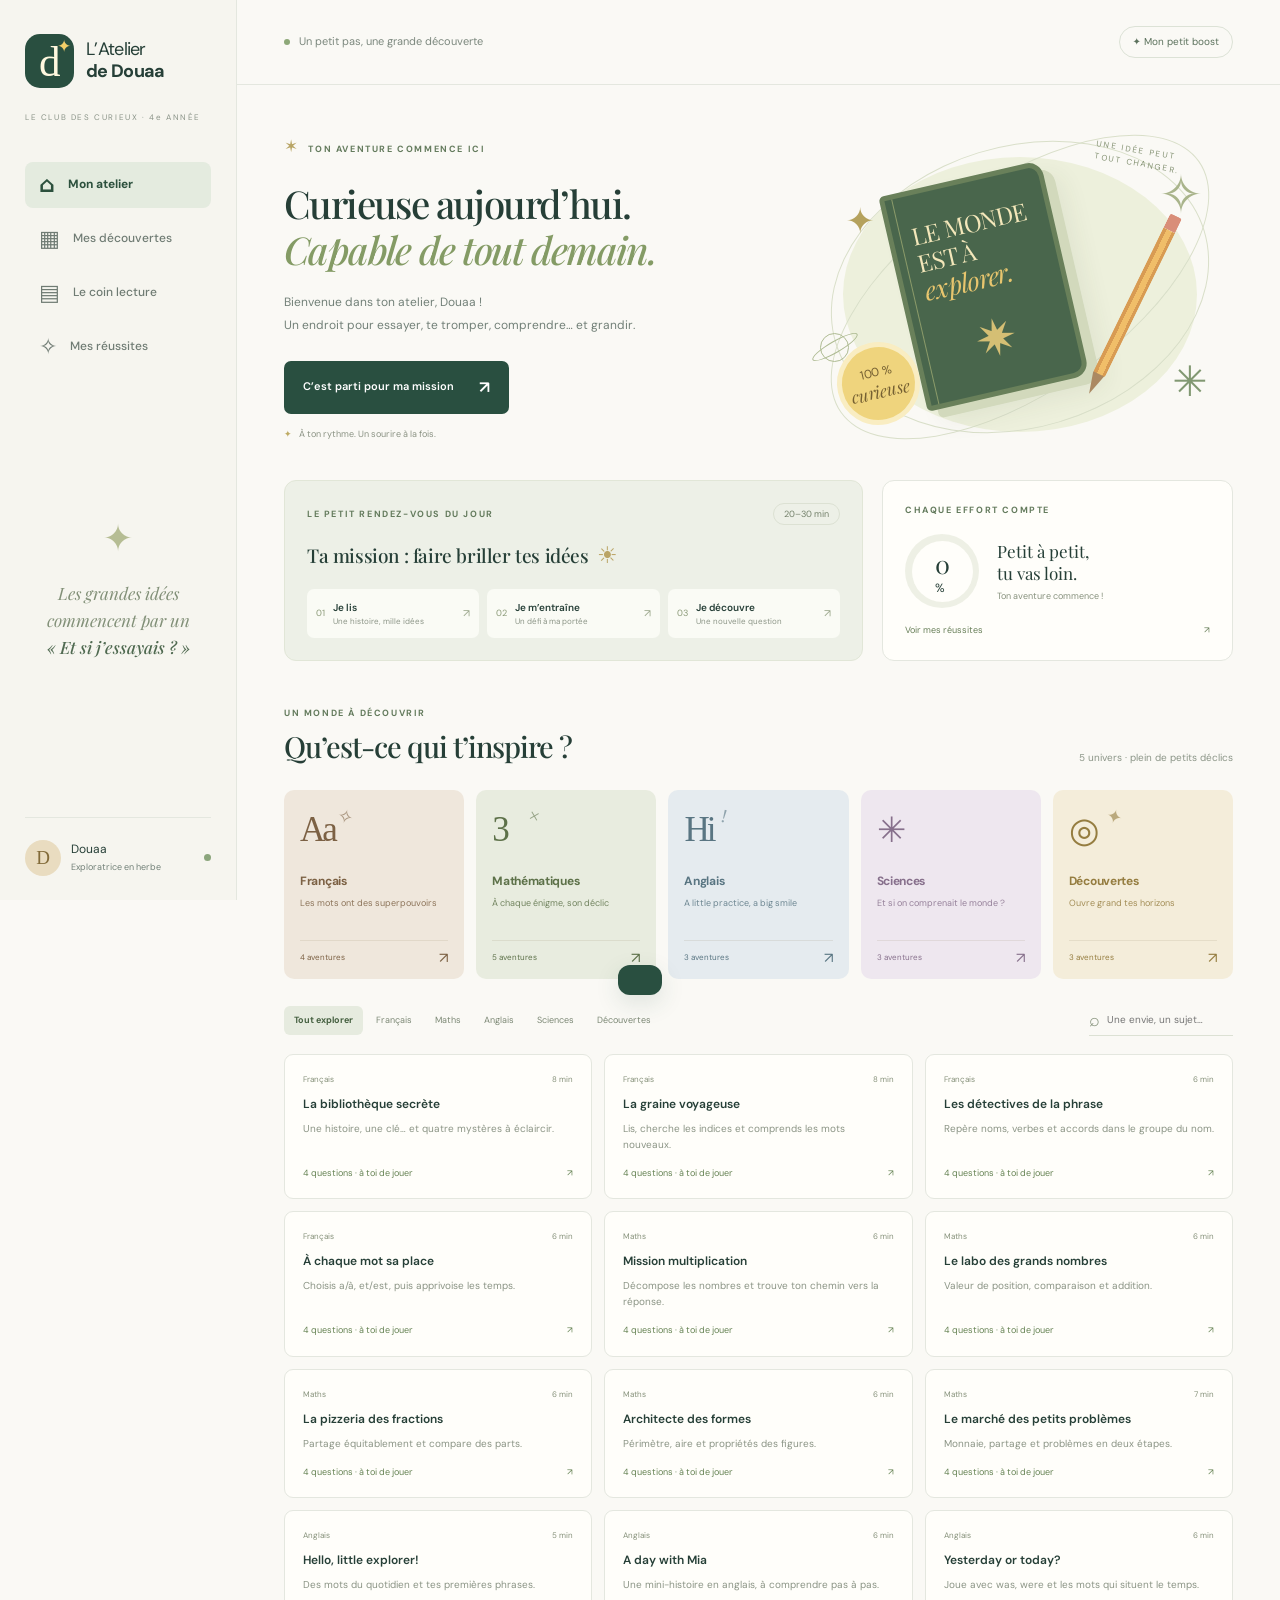
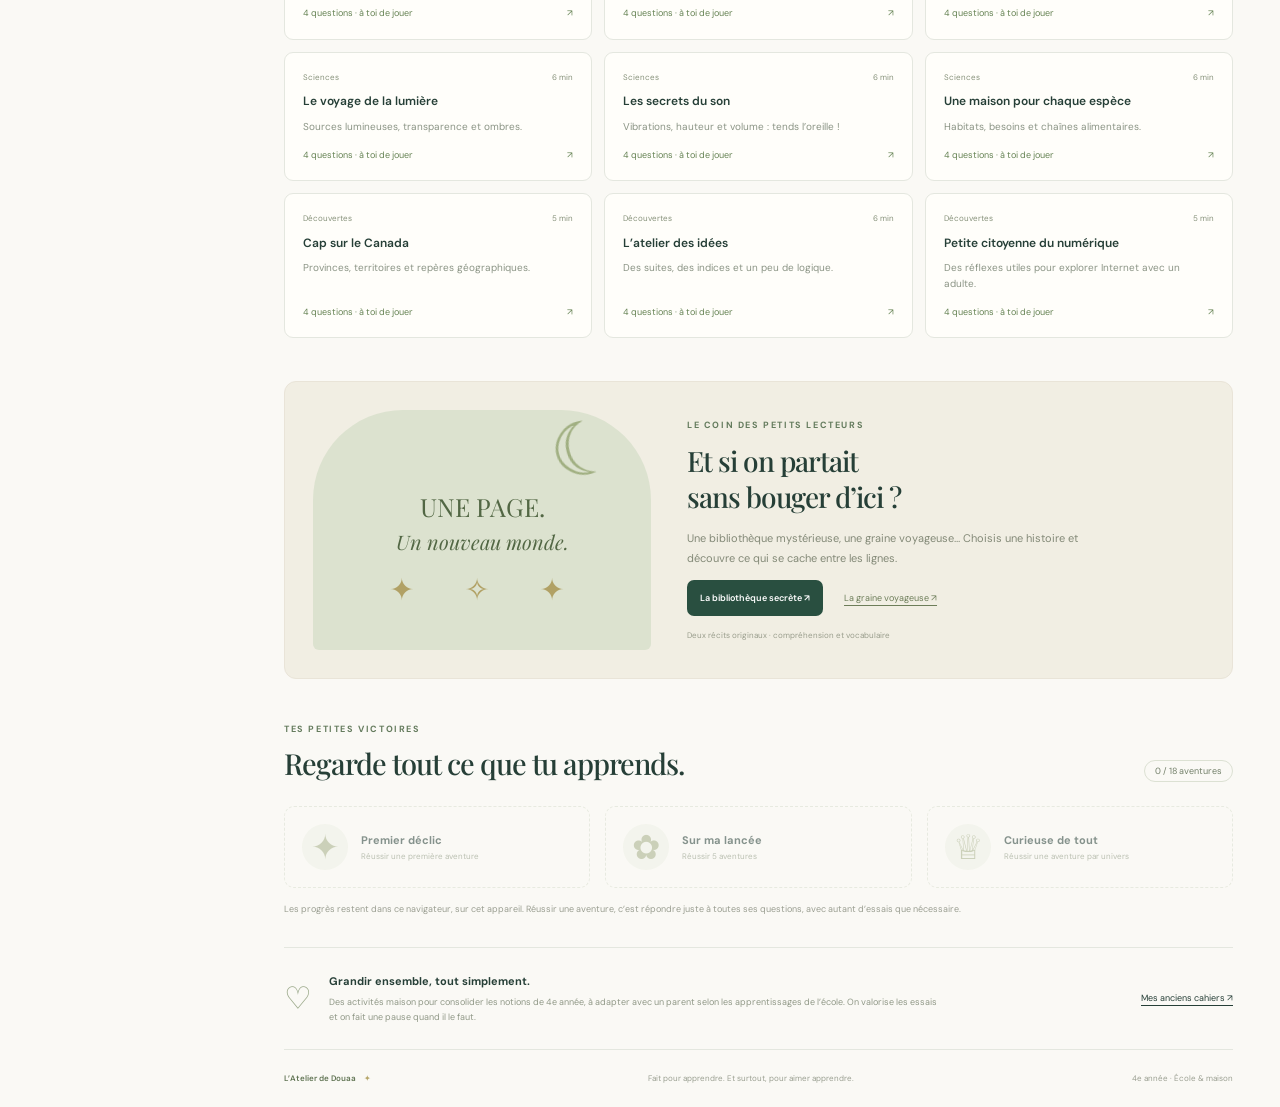
==== public/index.html @ 8c03c024 "Créer l’Atelier de Douaa : 18 aventures interactives de 4e année" ====
<!doctype html>
<html lang="fr"><head><meta charset="utf-8"><meta name="viewport" content="width=device-width,initial-scale=1"><meta name="theme-color" content="#294a3d"><meta name="description" content="Un atelier joyeux pour explorer, lire et progresser en 4e année."><title>L’Atelier de Douaa · 4e année</title><link rel="stylesheet" href="style.css"><script src="lessons.js" defer></script><script src="app.js" defer></script></head>
<body><a class="skip" href="#main">Aller au contenu</a><div class="shell"><aside><a class="brand" href="#accueil"><span class="brandmark">d<span>✦</span></span><span>L’Atelier<br><b>de Douaa</b></span></a><div class="year">LE CLUB DES CURIEUX · 4e ANNÉE</div><nav aria-label="Navigation principale"><a href="#accueil" class="navitem active"><span>⌂</span> Mon atelier</a><a href="#explorer" class="navitem"><span>▦</span> Mes découvertes</a><a href="#lecture" class="navitem"><span>▤</span> Le coin lecture</a><a href="#progres" class="navitem"><span>✧</span> Mes réussites</a></nav><div class="sidebar-note"><span>✦</span><p>Les grandes idées<br>commencent par un<br><b>« Et si j’essayais ? »</b></p></div><div class="sidefoot"><span class="avatar">D</span><div>Douaa<br><small>Exploratrice en herbe</small></div><span class="online" aria-label="Progression enregistrée sur cet appareil"></span></div></aside>
<div class="content"><header><div><span class="status-dot"></span> Un petit pas, une grande découverte</div><button class="sound" id="encourage" aria-label="Afficher un encouragement">✦ <span>Mon petit boost</span></button></header><main id="main"><section class="hero" id="accueil"><div class="hero-copy"><div class="eyebrow"><span>✶</span> TON AVENTURE COMMENCE ICI</div><h1>Curieuse aujourd’hui.<br><em>Capable de tout demain.</em></h1><p>Bienvenue dans ton atelier, Douaa !<br>Un endroit pour essayer, te tromper, comprendre… et grandir.</p><button class="primary" id="daily-start">C’est parti pour ma mission <span>↗</span></button><div class="hero-small"><span>✦</span> À ton rythme. Un sourire à la fois.</div></div><div class="art" aria-hidden="true"><div class="orbit orbit1"></div><div class="orbit orbit2"></div><div class="art-label">UNE IDÉE PEUT<br>TOUT CHANGER.</div><div class="star star1">✦</div><div class="star star2">✧</div><div class="star star3">✳</div><div class="planet"><span></span></div><div class="book"><div class="book-title">LE MONDE<br>EST À<br><i>explorer.</i></div><div class="book-dot">✷</div></div><div class="pencil"></div><div class="art-sticker">100 %<br><b>curieuse</b></div></div></section>
<section class="dashboard"><div class="mission"><div class="mission-top"><span class="eyebrow">LE PETIT RENDEZ-VOUS DU JOUR</span><span class="mini-pill">20–30 min</span></div><h2>Ta mission : faire briller tes idées <span>☀</span></h2><div class="mission-steps"><button data-start="lecture1"><span class="step-number">01</span><span><b>Je lis</b><small>Une histoire, mille idées</small></span><span>↗</span></button><button data-start="math1"><span class="step-number">02</span><span><b>Je m’entraîne</b><small>Un défi à ma portée</small></span><span>↗</span></button><button data-start="science1"><span class="step-number">03</span><span><b>Je découvre</b><small>Une nouvelle question</small></span><span>↗</span></button></div></div><div class="progress-card"><div class="eyebrow">CHAQUE EFFORT COMPTE</div><div class="progress-center"><div class="ring" id="ring"><span id="percent">0<small>%</small></span></div><div><h3>Petit à petit,<br>tu vas loin.</h3><p id="progress-copy">Ton aventure commence !</p></div></div><a href="#progres">Voir mes réussites <span>↗</span></a></div></section>
<section class="explore" id="explorer"><div class="section-head"><div><div class="eyebrow">UN MONDE À DÉCOUVRIR</div><h2>Qu’est-ce qui t’inspire ?</h2></div><span class="section-sub">5 univers · plein de petits déclics</span></div><div class="subjects" role="group" aria-label="Choisir une matière"><button class="subject french" data-subject="Français"><span class="subject-icon">Aa<span>✧</span></span><span class="subject-info"><b>Français</b><small>Les mots ont des superpouvoirs</small></span><span class="subject-bottom"><span>4 aventures</span><span>↗</span></span></button><button class="subject maths" data-subject="Maths"><span class="subject-icon">3<span>×</span></span><span class="subject-info"><b>Mathématiques</b><small>À chaque énigme, son déclic</small></span><span class="subject-bottom"><span>5 aventures</span><span>↗</span></span></button><button class="subject english" data-subject="Anglais"><span class="subject-icon">Hi<span>!</span></span><span class="subject-info"><b>Anglais</b><small>A little practice, a big smile</small></span><span class="subject-bottom"><span>3 aventures</span><span>↗</span></span></button><button class="subject sciences" data-subject="Sciences"><span class="subject-icon">✳</span><span class="subject-info"><b>Sciences</b><small>Et si on comprenait le monde ?</small></span><span class="subject-bottom"><span>3 aventures</span><span>↗</span></span></button><button class="subject world" data-subject="Découvertes"><span class="subject-icon">◎<span>✦</span></span><span class="subject-info"><b>Découvertes</b><small>Ouvre grand tes horizons</small></span><span class="subject-bottom"><span>3 aventures</span><span>↗</span></span></button></div><div class="activity-head"><div class="filters" role="group" aria-label="Filtrer les activités"><button data-filter="Tous" aria-pressed="true">Tout explorer</button><button data-filter="Français" aria-pressed="false">Français</button><button data-filter="Maths" aria-pressed="false">Maths</button><button data-filter="Anglais" aria-pressed="false">Anglais</button><button data-filter="Sciences" aria-pressed="false">Sciences</button><button data-filter="Découvertes" aria-pressed="false">Découvertes</button></div><label class="search"><span>⌕</span><input id="search" type="search" aria-label="Rechercher une activité" placeholder="Une envie, un sujet…"></label></div><div id="activities" class="activities"></div><p id="empty" hidden>Aucune aventure trouvée. Essaie un autre mot !</p></section>
<section class="reading" id="lecture"><div class="reading-art" aria-hidden="true"><div class="reading-moon">☾</div><span>UNE PAGE.<br><i>Un nouveau monde.</i></span><div class="reading-stars">✦　✧　✦</div></div><div><div class="eyebrow">LE COIN DES PETITS LECTEURS</div><h2>Et si on partait<br>sans bouger d’ici ?</h2><p>Une bibliothèque mystérieuse, une graine voyageuse… Choisis une histoire et découvre ce qui se cache entre les lignes.</p><div class="reading-buttons"><button class="primary" data-start="lecture1">La bibliothèque secrète ↗</button><button class="text-button" data-start="lecture2">La graine voyageuse ↗</button></div><small>Deux récits originaux · compréhension et vocabulaire</small></div></section>
<section class="achievements" id="progres"><div class="section-head"><div><div class="eyebrow">TES PETITES VICTOIRES</div><h2>Regarde tout ce que tu apprends.</h2></div><span class="mini-pill" id="done-count">0 / 18 aventures</span></div><div class="badges"><div id="badge-first" class="badge"><span>✦</span><div><b>Premier déclic</b><small>Réussir une première aventure</small></div></div><div id="badge-five" class="badge"><span>✿</span><div><b>Sur ma lancée</b><small>Réussir 5 aventures</small></div></div><div id="badge-all" class="badge"><span>♕</span><div><b>Curieuse de tout</b><small>Réussir une aventure par univers</small></div></div></div><p class="save-note">Les progrès restent dans ce navigateur, sur cet appareil. Réussir une aventure, c’est répondre juste à toutes ses questions, avec autant d’essais que nécessaire.</p></section>
<section class="parent-note"><span>♡</span><div><h3>Grandir ensemble, tout simplement.</h3><p>Des activités maison pour consolider les notions de 4e année, à adapter avec un parent selon les apprentissages de l’école. On valorise les essais et on fait une pause quand il le faut.</p></div><a href="https://bamraoui01.github.io/class-douaa/" target="_blank" rel="noopener">Mes anciens cahiers ↗</a></section><footer><span>L’Atelier de Douaa <b>✦</b></span><span>Fait pour apprendre. Et surtout, pour aimer apprendre.</span><span>4e année · École & maison</span></footer></main></div></div>
<dialog id="lesson-dialog" aria-labelledby="lesson-title"><div class="lesson-top"><span id="lesson-category" class="mini-pill"></span><button id="close-lesson" class="close" aria-label="Fermer l’activité">×</button></div><div id="lesson-body"></div></dialog><div id="toast" role="status" aria-live="polite"></div></body></html>
---- public/style.css ----
@import url('https://fonts.googleapis.com/css2?family=DM+Sans:wght@400;500;600;700&family=Playfair+Display:ital,wght@0,500;0,600;0,700;1,500;1,600&display=swap');
:root{--ink:#263f37;--muted:#728078;--green:#294f40;--cream:#faf9f5;--line:#e4e7df;--yellow:#f3ce68}*{box-sizing:border-box}html{scroll-behavior:smooth;scroll-padding-top:25px}body{margin:0;color:var(--ink);background:var(--cream);font:14px/1.6 'DM Sans',system-ui,sans-serif}button,input{font:inherit}button,a,input{ -webkit-tap-highlight-color:transparent}button{cursor:pointer}a{color:inherit}button:focus-visible,a:focus-visible,input:focus-visible{outline:3px solid #af6b35;outline-offset:4px}button{color:inherit}button:disabled{cursor:default}h1,h2,h3,p{margin-top:0}h1,h2{font-family:'Playfair Display',Georgia,serif;font-weight:500;letter-spacing:-1px}h2{font-size:31px;line-height:1.3}a{text-underline-offset:4px}.skip{position:fixed;left:20px;top:-100px;z-index:20;padding:10px;background:white}.skip:focus{top:10px}.shell{max-width:1680px;margin:auto;display:grid;grid-template-columns:237px 1fr}aside{position:sticky;top:0;height:100dvh;border-right:1px solid var(--line);padding:34px 25px 24px;display:flex;flex-direction:column;background:#f6f5ef}.brand{display:flex;gap:12px;align-items:center;text-decoration:none;font-size:18px;line-height:1.2;letter-spacing:-.7px}.brand b{font-weight:700}.brandmark{position:relative;background:var(--green);border-radius:15px;width:49px;height:54px;color:#fff8df;display:grid;place-items:center;font:43px Georgia,serif}.brandmark>span{position:absolute;right:4px;top:2px;font:17px Georgia;color:var(--yellow)}.year{font-size:8px;letter-spacing:1.6px;margin-top:23px;color:#8a9388;white-space:nowrap}nav{display:flex;flex-direction:column;gap:8px;margin-top:38px}.navitem{display:flex;gap:13px;align-items:center;padding:12px 14px;border-radius:8px;font-size:12px;text-decoration:none;color:#6f7b73;font-weight:500}.navitem>span{font-size:22px;line-height:1}.navitem.active{background:#e4ebdf;color:#2c503d;font-weight:700}.navitem:hover{background:#e9ede3}.sidebar-note{margin:auto 0;text-align:center;padding:30px 5px;color:#829078}.sidebar-note>span{font-size:37px;color:#b6bd94}.sidebar-note p{font:italic 17px/1.6 'Playfair Display',Georgia;margin-top:12px}.sidebar-note b{font-weight:500;color:#506a51}.sidefoot{display:flex;align-items:center;gap:10px;border-top:1px solid var(--line);padding-top:22px;font-size:12px;line-height:1.4}.avatar{width:36px;height:36px;border-radius:50%;background:#e9dcc0;color:#826b39;display:grid;place-items:center;font-family:Georgia;font-size:19px}.sidefoot small{font-size:9px;color:var(--muted)}.online{width:7px;height:7px;background:#8ba57c;border-radius:50%;margin-left:auto}.content{min-width:0}header{height:85px;display:flex;align-items:center;justify-content:space-between;padding:0 47px;border-bottom:1px solid var(--line);font-size:11px;color:#7c887e}header>div{display:flex;align-items:center;gap:9px}.status-dot{height:6px;width:6px;background:#8da878;border-radius:50%}.sound{border:1px solid #dce2d6;background:transparent;border-radius:20px;padding:7px 13px;color:#5b715c;font-size:10px}main{padding:0 47px}.hero{display:grid;grid-template-columns:1.2fr 1fr;align-items:center;gap:12px;padding:47px 0 38px}.eyebrow{font-size:9px;letter-spacing:1.6px;font-weight:700;color:#647b5d}.eyebrow>span{font-size:17px;color:#b8a565;margin-right:5px}h1{font-size:clamp(30px,3vw,48px);line-height:1.2;margin:20px 0 19px;letter-spacing:-1.6px}h1 em{color:#849b65;font-weight:500}.hero-copy>p{font-size:12px;line-height:1.9;color:var(--muted);margin-bottom:24px}.primary{border:0;border-radius:7px;background:var(--green);color:#fff;padding:13px 19px;font-size:11px;font-weight:600;display:inline-flex;gap:25px;align-items:center;text-decoration:none}.primary:hover{background:#3c6650}.primary>span{font-size:17px}.hero-small{font-size:9px;color:#8b9384;margin-top:13px}.hero-small>span{color:#beab64;margin-right:5px}.art{height:310px;position:relative;isolation:isolate}.orbit{position:absolute;border-radius:50%;border:1px solid #d9dfc9;inset:14px 20px;transform:rotate(-17deg)}.orbit2{inset:50px -6px;transform:rotate(-35deg)}.art:before{content:'';position:absolute;inset:25px 36px 10px;background:#edf0dc;border-radius:50%;z-index:-1}.book{position:absolute;width:166px;height:220px;left:22%;top:44px;background:#49664c;border:5px solid #69805a;border-radius:5px 15px 15px 5px;transform:rotate(-13deg);box-shadow:10px 9px 0 #d2d9bc,16px 16px 25px #344a3112}.book:before{content:'';position:absolute;left:7px;top:0;bottom:0;border-left:1px solid #8b9b6a}.book-title{font:24px/1.15 'Playfair Display',Georgia;color:#f3e7ba;margin:27px 19px;letter-spacing:-.8px}.book-title i{font-size:26px;color:#e7c56e}.book-dot{text-align:center;color:#d5bf74;font-size:51px;line-height:.8}.pencil{position:absolute;right:21%;top:75px;width:13px;height:177px;border-radius:3px;background:linear-gradient(90deg,#d89b53 30%,#f0be69 30%,#f0be69 75%,#d89b53 75%);transform:rotate(26deg);border-top:16px solid #d98e79}.pencil:after{content:'';position:absolute;bottom:-21px;left:0;border-left:6.5px solid transparent;border-right:6.5px solid transparent;border-top:22px solid #ab8962}.star{position:absolute;color:#b5a25d}.star1{left:9%;top:61px;font-size:35px}.star2{right:7%;top:21px;font-size:53px;color:#a9b48b}.star3{right:6%;bottom:27px;font-size:42px;color:#819872}.art-sticker{position:absolute;bottom:17px;left:7%;width:83px;height:83px;background:#efd47d;border:5px solid #f9edc2;border-radius:50%;transform:rotate(-13deg);text-align:center;display:flex;justify-content:center;flex-direction:column;font-size:12px;line-height:1.3;color:#756032}.art-sticker b{font:italic 17px 'Playfair Display',Georgia}.art-label{position:absolute;right:12%;top:12px;font-size:8px;letter-spacing:1.8px;transform:rotate(10deg);color:#849273}.planet{position:absolute;left:3%;bottom:80px;width:29px;height:29px;border:1px solid #adba91;border-radius:50%}.planet>span{position:absolute;border:1px solid #adba91;width:52px;height:12px;border-radius:50%;left:-12px;top:7px;transform:rotate(-30deg)}.dashboard{display:grid;grid-template-columns:1.65fr 1fr;gap:19px}.mission{background:#edf0e7;border:1px solid #e1e6d7;border-radius:12px;padding:22px}.mission-top{display:flex;justify-content:space-between;align-items:center;gap:8px}.mini-pill{font-size:9px;border:1px solid #dce1d3;border-radius:20px;padding:3px 10px;white-space:nowrap;color:#73806a}.mission h2{font:500 19px 'Playfair Display',Georgia;letter-spacing:-.4px;margin:13px 0 20px}.mission h2>span{color:#baa466;font-size:23px;margin-left:4px}.mission-steps{display:grid;grid-template-columns:repeat(3,1fr);gap:8px}.mission-steps button{border:0;background:#fafbf5;border-radius:7px;padding:11px 9px;display:flex;gap:8px;align-items:center;text-align:left}.step-number{font-size:9px;color:#8b9a78}.mission-steps b{font-size:10px;display:block;font-weight:600}.mission-steps small{font-size:8px;color:#8c9587;display:block;line-height:1.3}.mission-steps button>span:last-child{font-size:11px;color:#9ca88d;margin-left:auto}.progress-card{border:1px solid var(--line);border-radius:12px;padding:22px;background:#fffefa}.progress-center{display:flex;align-items:center;gap:18px;margin:17px 0 15px}.ring{--progress:0%;width:74px;height:74px;border-radius:50%;background:conic-gradient(#88a168 var(--progress),#eef0e5 0);display:grid;place-items:center;flex-shrink:0}.ring>span{width:61px;height:61px;border-radius:50%;background:#fffefa;display:grid;place-content:center;font:25px 'Playfair Display',Georgia}.ring small{font:12px 'DM Sans',sans-serif}.progress-center h3{font:17px/1.3 'Playfair Display',Georgia;margin:0 0 5px}.progress-center p{font-size:9px;color:#87917d;margin:0}.progress-card>a{font-size:9px;display:flex;justify-content:space-between;text-decoration:none;color:#687f59}.explore{padding-top:45px}.section-head{display:flex;justify-content:space-between;align-items:end;gap:15px;margin-bottom:24px}.section-head h2{margin:8px 0 0;font-size:29px}.section-sub{font-size:10px;color:#8b9587}.subjects{display:grid;grid-template-columns:repeat(5,1fr);gap:12px}.subject{border:1px solid transparent;border-radius:10px;padding:19px 15px 12px;text-align:left;position:relative;transition:transform .2s,box-shadow .2s;background:#efe9e1}.subject:hover{transform:translateY(-4px);box-shadow:0 10px 20px #263f370d}.french{background:#efe7dc;color:#7c6144}.maths{background:#e8ecdf;color:#5d7149}.english{background:#e5ebef;color:#597582}.sciences{background:#eee7ef;color:#87708c}.world{background:#f4edda;color:#957d40}.subject-icon{font:35px Georgia,serif;height:52px;display:block;position:relative;letter-spacing:-3px}.subject-icon>span{font:19px Georgia;position:absolute;top:-5px;left:37px;transform:rotate(15deg);opacity:.6}.subject-info b{font-size:12px;display:block;font-weight:700;margin:10px 0 6px;letter-spacing:-.3px}.subject-info small{font-size:9px;line-height:1.5;display:block;min-height:28px;opacity:.85}.subject-bottom{border-top:1px solid #8f806527;display:flex;justify-content:space-between;margin-top:15px;padding-top:10px;font-size:8px}.subject-bottom>span:last-child{font-size:15px;line-height:1}.activity-head{display:flex;align-items:center;justify-content:space-between;gap:15px;margin:26px 0 18px}.filters{display:flex;gap:3px;flex-wrap:wrap}.filters button{background:transparent;border:0;font-size:9px;padding:7px 10px;border-radius:6px;color:#7c8875}.filters button[aria-pressed=true]{background:#e6ebdf;color:#456040;font-weight:700}.search{display:flex;align-items:center;gap:7px;font-size:18px;color:#84917a;border-bottom:1px solid #dce1d4}.search input{border:0;padding:7px 0;background:transparent;font-size:10px;max-width:150px;color:var(--ink)}.activities{display:grid;grid-template-columns:repeat(3,1fr);gap:12px}.activity{border:1px solid var(--line);background:#fffefa;padding:18px;border-radius:9px;display:flex;flex-direction:column;align-items:start;text-align:left}.activity:hover{border-color:#aebd9e}.activity.done{border-color:#b6c69e;background:#f6f9ef}.activity-meta{font-size:8px;color:#86917a;display:flex;width:100%;justify-content:space-between;gap:5px}.activity h3{font-size:12px;font-weight:600;margin:9px 0 7px}.activity p{font-size:10px;color:#8b9485;margin:0 0 13px;flex:1}.activity-foot{display:flex;width:100%;justify-content:space-between;font-size:9px;color:#668354}.reading{margin:43px 0;display:grid;grid-template-columns:.85fr 1.3fr;gap:36px;background:#f1eee3;border:1px solid #e9e4d8;border-radius:12px;padding:28px;align-items:center}.reading h2{font-size:28px;margin:10px 0 14px}.reading p{font-size:11px;color:#838977;line-height:1.8;max-width:420px}.reading-art{min-height:240px;background:#dce2cf;position:relative;border-radius:90px 90px 6px 6px;display:flex;align-items:center;justify-content:center;flex-direction:column;text-align:center;overflow:hidden}.reading-art>span{font:25px/1.3 'Playfair Display',Georgia;color:#526744;margin-top:45px}.reading-art i{font-size:20px}.reading-moon{position:absolute;font-size:74px;line-height:1;right:35px;top:3px;color:#a0af81;transform:rotate(-15deg)}.reading-stars{font-size:30px;color:#b1a165;letter-spacing:10px;margin-top:10px}.reading-buttons{display:flex;gap:15px;align-items:center;flex-wrap:wrap}.reading .primary{font-size:9px;padding:11px 13px}.text-button{background:none;border:0;font-size:9px;text-decoration:underline;text-underline-offset:4px;color:#6d7d59}.reading small{display:block;font-size:8px;color:#999d8c;margin-top:13px}.achievements{padding-bottom:30px}.badges{display:grid;grid-template-columns:repeat(3,1fr);gap:15px}.badge{border:1px dashed #d8dece;border-radius:10px;display:flex;align-items:center;gap:13px;padding:17px;opacity:.55}.badge.unlocked{opacity:1;border:1px solid #ccd8b7;background:#edf3e3}.badge>span{font:34px Georgia;color:#a4af87;background:#edf0e5;border-radius:50%;width:46px;height:46px;display:grid;place-items:center;flex-shrink:0}.badge.unlocked>span{color:#886b20;background:#f2df96}.badge b{font-size:11px;display:block}.badge small{font-size:8px;display:block;color:#87927b}.save-note{font-size:9px;color:#9a9e91;margin:14px 0 0}.parent-note{border-top:1px solid var(--line);padding:25px 0;display:flex;align-items:center;gap:17px}.parent-note>span{font-size:31px;color:#9ba98a}.parent-note h3{font-size:11px;margin:0 0 5px}.parent-note p{font-size:9px;color:#909887;max-width:610px;margin:0}.parent-note a{font-size:9px;white-space:nowrap;margin-left:auto}footer{border-top:1px solid var(--line);padding:22px 0;display:flex;gap:15px;justify-content:space-between;color:#9a9f91;font-size:8px}footer>span:first-child{color:#607453;font-weight:600}footer b{color:#b5a567;margin-left:6px}dialog{border:1px solid #e0e5d8;border-radius:18px;padding:27px;width:min(650px,calc(100% - 28px));max-height:90dvh;color:var(--ink);background:#fffef9;box-shadow:0 30px 100px #17322533}dialog::backdrop{background:#1b342c88;backdrop-filter:blur(4px)}.lesson-top{display:flex;justify-content:space-between;align-items:center;margin-bottom:10px}.close{background:#eef1e7;border:0;border-radius:50%;width:32px;height:32px;font-size:23px}.lesson-h{font-size:29px;margin:16px 0}.lesson-intro{font-size:13px;color:#74826b}.lesson-note{padding:17px 20px;background:#eef2e6;border-radius:10px;font-size:13px;white-space:pre-line;margin:18px 0;line-height:1.85}.lesson-note b{color:#345a35}.lesson-question{font-weight:600;font-size:17px;margin:23px 0 15px;white-space:pre-line}.answers{display:grid;grid-template-columns:1fr 1fr;gap:10px}.answer{padding:13px 15px;border:1px solid #dbe2d1;border-radius:8px;background:white;text-align:left;font-size:13px}.answer:hover:not(:disabled){border-color:#86a46c;background:#f5f8f0}.answer.correct{border-color:#6f9959;background:#e8f2df;color:#385d2a}.answer.wrong{border-color:#d19b73;background:#fcf0e4;color:#83522b}.feedback{margin-top:15px;padding:14px;border-radius:9px;background:#f4f0e3;font-size:13px;line-height:1.7}.feedback.good{background:#eaf3e1}.lesson-actions{display:flex;justify-content:space-between;align-items:center;margin-top:22px}.lesson-actions small{font-size:10px;color:#8b9680}.lesson-step{height:4px;background:#e9eddf;border-radius:10px;margin-top:18px}.lesson-step>span{display:block;height:100%;background:#91ab6f;border-radius:10px}.result{text-align:center;padding:10px 0 20px}.result-icon{font-size:65px;color:#b29b4f}.result h2{margin:10px 0}.result p{font-size:13px;color:#7a876f}.result-actions{display:flex;justify-content:center;gap:10px;flex-wrap:wrap}#toast{position:fixed;bottom:25px;left:50%;transform:translateX(-50%) translateY(120px);background:#294f40;color:white;border-radius:12px;padding:15px 22px;max-width:90%;z-index:50;font-size:13px;transition:transform .3s;text-align:center;box-shadow:0 8px 25px #294f4022}#toast.visible{transform:translateX(-50%) translateY(0)}@media(min-width:1500px){main{padding:0 65px}.hero{padding-top:60px}.art{height:340px}.book{left:30%}}@media(max-width:1150px){.shell{grid-template-columns:190px 1fr}aside{padding:25px 16px}.year{font-size:7px;letter-spacing:1px}main{padding:0 28px}header{padding:0 28px}.hero{grid-template-columns:1.3fr 1fr}.art{transform:scale(.85)}.subjects{gap:8px}.subject{padding:14px 10px}.subject-info b{font-size:10px}.dashboard{grid-template-columns:1.6fr 1fr}.mission-steps{grid-template-columns:1fr}.mission-steps small{display:none}.mission-steps button{padding:7px 10px}.progress-center{flex-direction:column;gap:10px;text-align:center}.mission h2{font-size:18px}.badge{padding:13px;gap:8px}.badge>span{width:35px;height:35px;font-size:27px}}@media(max-width:850px){.shell{grid-template-columns:1fr}aside{position:relative;height:auto;display:block;padding:18px 24px;border-bottom:1px solid var(--line);border-right:0}.brand{font-size:16px}.brandmark{width:39px;height:42px;font-size:34px}.year{position:absolute;right:24px;top:20px;font-size:8px}.sidebar-note,.sidefoot{display:none}nav{flex-direction:row;gap:7px;margin-top:16px;justify-content:space-between}.navitem{padding:8px 11px;font-size:10px}.navitem>span{font-size:19px}header{height:53px}.hero{padding-top:30px}.art{transform:scale(.9);height:285px}.hero h1{font-size:37px}.subjects{grid-template-columns:repeat(5,1fr)}.dashboard{grid-template-columns:1.7fr 1fr}.progress-center{flex-direction:row;text-align:left}.section-sub{display:none}.reading{gap:25px}}@media(max-width:600px){main{padding:0 20px}aside{padding:15px 18px}.year{font-size:7px;right:18px;letter-spacing:.6px}.navitem{padding:7px 5px;font-size:9px;gap:6px}.navitem>span{font-size:17px}header{padding:0 20px;font-size:8px}.sound{font-size:9px;padding:5px 9px}.sound span{display:none}.hero{grid-template-columns:1fr;gap:0;padding:30px 0 25px}.hero-copy{z-index:1}.hero h1{font-size:37px;letter-spacing:-1.3px}.hero-copy>p{font-size:12px}.art{height:250px;width:100%;max-width:370px;justify-self:center;transform:scale(.88);margin-top:0;margin-bottom:-10px}.book{top:14px;left:26%;height:208px}.art:before{inset:0 25px}.orbit{inset:0 15px}.orbit2{inset:35px -5px}.art-label{right:5%;top:1px}.star1{left:5%;top:25px}.star2{right:1%;top:40px}.star3{right:3%;bottom:0}.pencil{top:35px;right:15%}.art-sticker{bottom:0}.dashboard{grid-template-columns:1fr;gap:12px}.mission{padding:20px}.mission-steps{grid-template-columns:repeat(3,1fr);gap:6px}.mission-steps button{padding:11px 6px;gap:6px}.mission-steps b{font-size:9px}.mission h2{font-size:19px}.progress-card{padding:18px 20px}.progress-center{margin:12px 0;gap:20px}.progress-center h3 br{display:none}.progress-center h3{font-size:20px}.progress-center p{font-size:10px}.ring{width:60px;height:60px}.ring>span{width:49px;height:49px;font-size:22px}.progress-card>a{font-size:10px}.explore{padding-top:32px}.section-head h2{font-size:27px}.subjects{grid-template-columns:repeat(2,1fr);gap:10px}.subject{padding:17px 15px 10px}.subject:last-child{grid-column:span 2;display:grid;grid-template-columns:45px 1fr;align-items:center;gap:10px}.subject:last-child .subject-bottom{grid-column:span 2;margin-top:0}.subject-info b{font-size:13px}.subject-info small{font-size:10px;min-height:0}.subject-icon{height:40px}.subject-bottom{font-size:9px}.activity-head{flex-direction:column;align-items:stretch;gap:12px;margin-top:20px}.filters button{font-size:10px;padding:7px 9px}.search input{max-width:none;width:100%;font-size:12px}.activities{grid-template-columns:1fr 1fr;gap:10px}.activity{padding:14px}.activity h3{font-size:13px}.activity p{font-size:11px}.activity-meta,.activity-foot{font-size:9px}.reading{grid-template-columns:1fr;margin:30px 0;padding:22px;gap:24px}.reading-art{min-height:190px;border-radius:70px 70px 5px 5px}.reading h2{font-size:28px}.reading p{font-size:12px}.reading .primary,.text-button{font-size:11px}.reading small{font-size:9px}.badges{grid-template-columns:1fr;gap:9px}.badge{padding:14px;gap:15px}.badge b{font-size:12px}.badge small{font-size:10px}.badge>span{width:45px;height:45px;font-size:34px}.save-note{font-size:10px}.parent-note{align-items:start;flex-wrap:wrap;gap:12px}.parent-note>div{flex:1}.parent-note p{font-size:10px}.parent-note a{font-size:11px;margin:0 0 0 40px}footer{flex-direction:column;gap:8px;font-size:9px}.answers{grid-template-columns:1fr}dialog{padding:20px}.lesson-h{font-size:27px}.lesson-note{font-size:13px;padding:15px}.eyebrow{font-size:8px;letter-spacing:1.4px}}@media(prefers-reduced-motion:reduce){html{scroll-behavior:auto}*,*:before,*:after{transition:none!important}}
[hidden]{display:none!important}
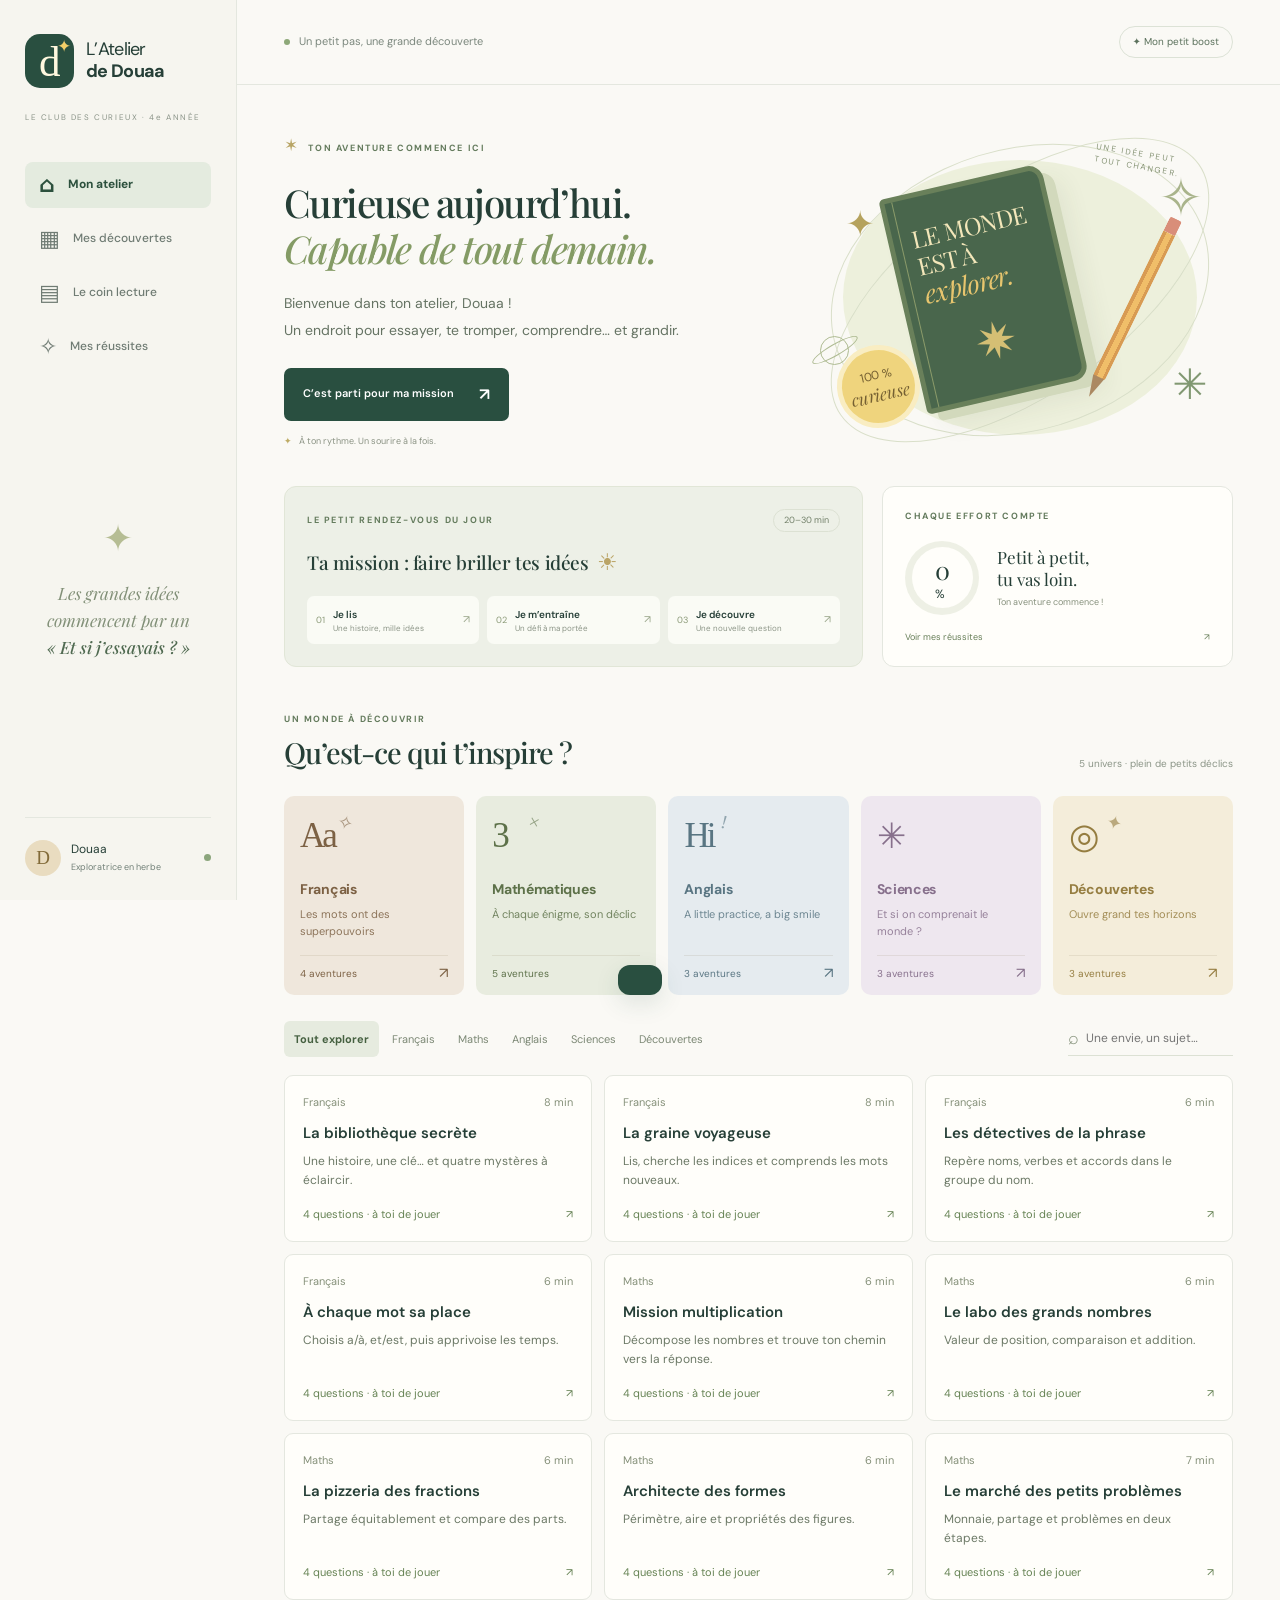
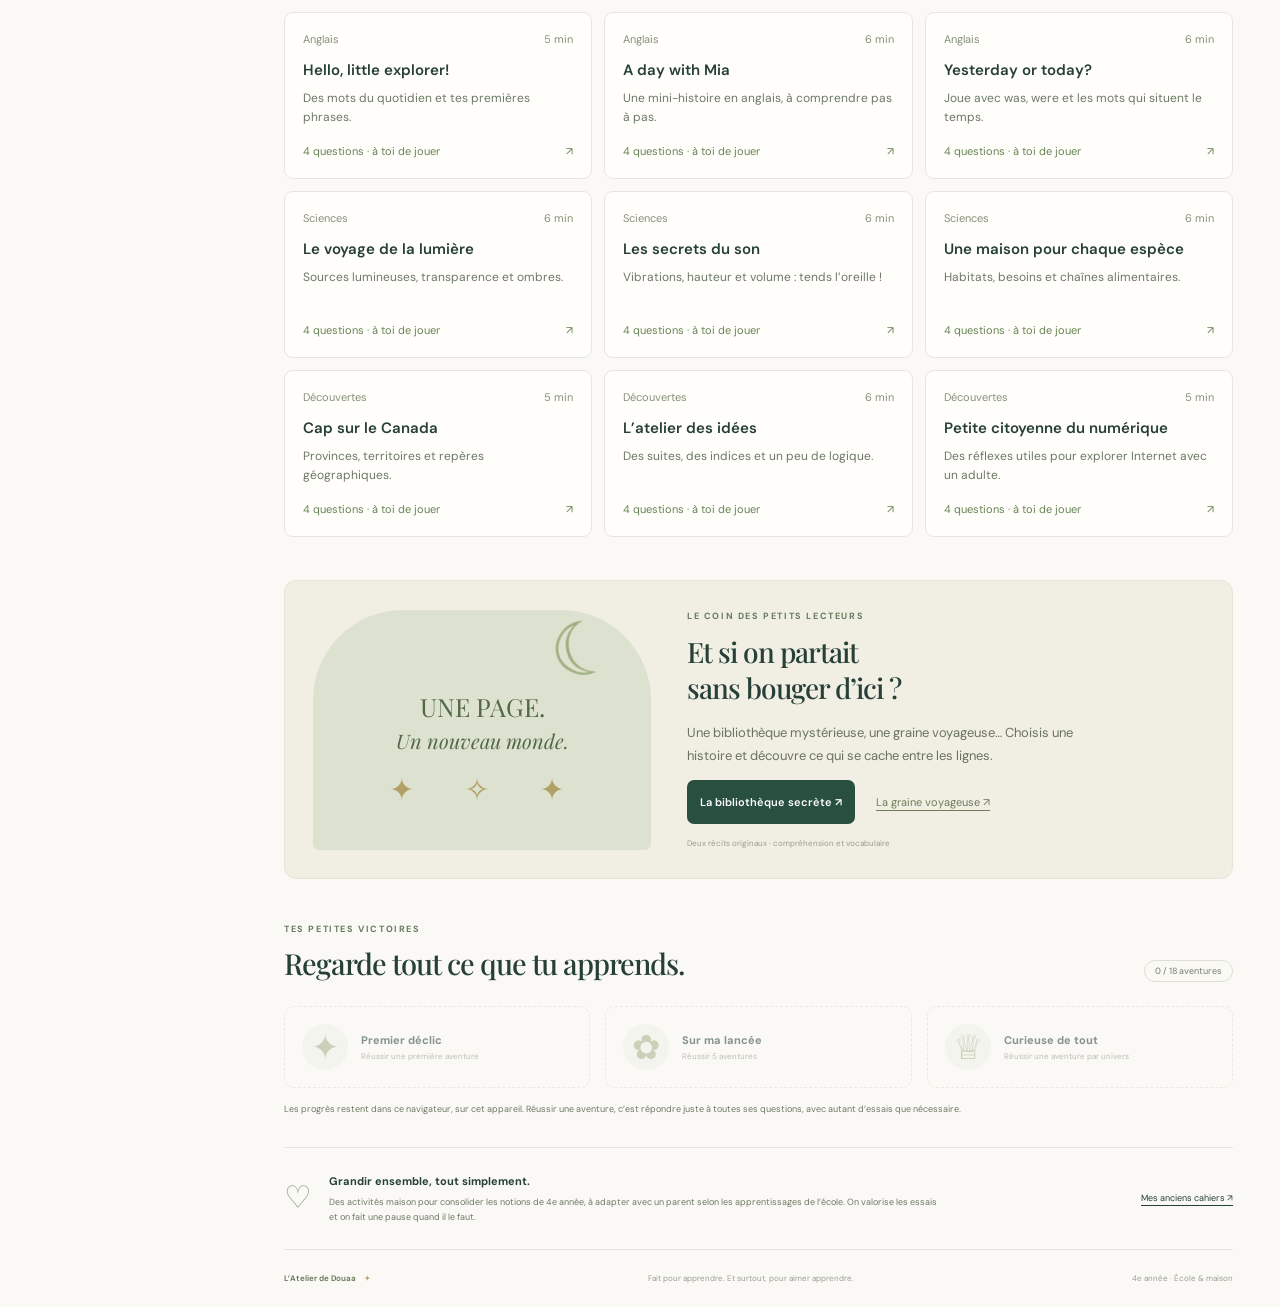
==== commit d9a83f94: "Actualiser la feuille de style pour tous les appareils" ====
--- a/public/index.html
+++ b/public/index.html
@@ -1,5 +1,5 @@
 <!doctype html>
-<html lang="fr"><head><meta charset="utf-8"><meta name="viewport" content="width=device-width,initial-scale=1"><meta name="theme-color" content="#294a3d"><meta name="description" content="Un atelier joyeux pour explorer, lire et progresser en 4e année."><title>L’Atelier de Douaa · 4e année</title><link rel="stylesheet" href="style.css"><script src="lessons.js" defer></script><script src="app.js" defer></script></head>
+<html lang="fr"><head><meta charset="utf-8"><meta name="viewport" content="width=device-width,initial-scale=1"><meta name="theme-color" content="#294a3d"><meta name="description" content="Un atelier joyeux pour explorer, lire et progresser en 4e année."><title>L’Atelier de Douaa · 4e année</title><link rel="stylesheet" href="style.css?v=2"><script src="lessons.js" defer></script><script src="app.js" defer></script></head>
 <body><a class="skip" href="#main">Aller au contenu</a><div class="shell"><aside><a class="brand" href="#accueil"><span class="brandmark">d<span>✦</span></span><span>L’Atelier<br><b>de Douaa</b></span></a><div class="year">LE CLUB DES CURIEUX · 4e ANNÉE</div><nav aria-label="Navigation principale"><a href="#accueil" class="navitem active"><span>⌂</span> Mon atelier</a><a href="#explorer" class="navitem"><span>▦</span> Mes découvertes</a><a href="#lecture" class="navitem"><span>▤</span> Le coin lecture</a><a href="#progres" class="navitem"><span>✧</span> Mes réussites</a></nav><div class="sidebar-note"><span>✦</span><p>Les grandes idées<br>commencent par un<br><b>« Et si j’essayais ? »</b></p></div><div class="sidefoot"><span class="avatar">D</span><div>Douaa<br><small>Exploratrice en herbe</small></div><span class="online" aria-label="Progression enregistrée sur cet appareil"></span></div></aside>
 <div class="content"><header><div><span class="status-dot"></span> Un petit pas, une grande découverte</div><button class="sound" id="encourage" aria-label="Afficher un encouragement">✦ <span>Mon petit boost</span></button></header><main id="main"><section class="hero" id="accueil"><div class="hero-copy"><div class="eyebrow"><span>✶</span> TON AVENTURE COMMENCE ICI</div><h1>Curieuse aujourd’hui.<br><em>Capable de tout demain.</em></h1><p>Bienvenue dans ton atelier, Douaa !<br>Un endroit pour essayer, te tromper, comprendre… et grandir.</p><button class="primary" id="daily-start">C’est parti pour ma mission <span>↗</span></button><div class="hero-small"><span>✦</span> À ton rythme. Un sourire à la fois.</div></div><div class="art" aria-hidden="true"><div class="orbit orbit1"></div><div class="orbit orbit2"></div><div class="art-label">UNE IDÉE PEUT<br>TOUT CHANGER.</div><div class="star star1">✦</div><div class="star star2">✧</div><div class="star star3">✳</div><div class="planet"><span></span></div><div class="book"><div class="book-title">LE MONDE<br>EST À<br><i>explorer.</i></div><div class="book-dot">✷</div></div><div class="pencil"></div><div class="art-sticker">100 %<br><b>curieuse</b></div></div></section>
 <section class="dashboard"><div class="mission"><div class="mission-top"><span class="eyebrow">LE PETIT RENDEZ-VOUS DU JOUR</span><span class="mini-pill">20–30 min</span></div><h2>Ta mission : faire briller tes idées <span>☀</span></h2><div class="mission-steps"><button data-start="lecture1"><span class="step-number">01</span><span><b>Je lis</b><small>Une histoire, mille idées</small></span><span>↗</span></button><button data-start="math1"><span class="step-number">02</span><span><b>Je m’entraîne</b><small>Un défi à ma portée</small></span><span>↗</span></button><button data-start="science1"><span class="step-number">03</span><span><b>Je découvre</b><small>Une nouvelle question</small></span><span>↗</span></button></div></div><div class="progress-card"><div class="eyebrow">CHAQUE EFFORT COMPTE</div><div class="progress-center"><div class="ring" id="ring"><span id="percent">0<small>%</small></span></div><div><h3>Petit à petit,<br>tu vas loin.</h3><p id="progress-copy">Ton aventure commence !</p></div></div><a href="#progres">Voir mes réussites <span>↗</span></a></div></section>
--- a/public/style.css
+++ b/public/style.css
@@ -1,3 +1,5 @@
 @import url('https://fonts.googleapis.com/css2?family=DM+Sans:wght@400;500;600;700&family=Playfair+Display:ital,wght@0,500;0,600;0,700;1,500;1,600&display=swap');
 :root{--ink:#263f37;--muted:#728078;--green:#294f40;--cream:#faf9f5;--line:#e4e7df;--yellow:#f3ce68}*{box-sizing:border-box}html{scroll-behavior:smooth;scroll-padding-top:25px}body{margin:0;color:var(--ink);background:var(--cream);font:14px/1.6 'DM Sans',system-ui,sans-serif}button,input{font:inherit}button,a,input{ -webkit-tap-highlight-color:transparent}button{cursor:pointer}a{color:inherit}button:focus-visible,a:focus-visible,input:focus-visible{outline:3px solid #af6b35;outline-offset:4px}button{color:inherit}button:disabled{cursor:default}h1,h2,h3,p{margin-top:0}h1,h2{font-family:'Playfair Display',Georgia,serif;font-weight:500;letter-spacing:-1px}h2{font-size:31px;line-height:1.3}a{text-underline-offset:4px}.skip{position:fixed;left:20px;top:-100px;z-index:20;padding:10px;background:white}.skip:focus{top:10px}.shell{max-width:1680px;margin:auto;display:grid;grid-template-columns:237px 1fr}aside{position:sticky;top:0;height:100dvh;border-right:1px solid var(--line);padding:34px 25px 24px;display:flex;flex-direction:column;background:#f6f5ef}.brand{display:flex;gap:12px;align-items:center;text-decoration:none;font-size:18px;line-height:1.2;letter-spacing:-.7px}.brand b{font-weight:700}.brandmark{position:relative;background:var(--green);border-radius:15px;width:49px;height:54px;color:#fff8df;display:grid;place-items:center;font:43px Georgia,serif}.brandmark>span{position:absolute;right:4px;top:2px;font:17px Georgia;color:var(--yellow)}.year{font-size:8px;letter-spacing:1.6px;margin-top:23px;color:#8a9388;white-space:nowrap}nav{display:flex;flex-direction:column;gap:8px;margin-top:38px}.navitem{display:flex;gap:13px;align-items:center;padding:12px 14px;border-radius:8px;font-size:12px;text-decoration:none;color:#6f7b73;font-weight:500}.navitem>span{font-size:22px;line-height:1}.navitem.active{background:#e4ebdf;color:#2c503d;font-weight:700}.navitem:hover{background:#e9ede3}.sidebar-note{margin:auto 0;text-align:center;padding:30px 5px;color:#829078}.sidebar-note>span{font-size:37px;color:#b6bd94}.sidebar-note p{font:italic 17px/1.6 'Playfair Display',Georgia;margin-top:12px}.sidebar-note b{font-weight:500;color:#506a51}.sidefoot{display:flex;align-items:center;gap:10px;border-top:1px solid var(--line);padding-top:22px;font-size:12px;line-height:1.4}.avatar{width:36px;height:36px;border-radius:50%;background:#e9dcc0;color:#826b39;display:grid;place-items:center;font-family:Georgia;font-size:19px}.sidefoot small{font-size:9px;color:var(--muted)}.online{width:7px;height:7px;background:#8ba57c;border-radius:50%;margin-left:auto}.content{min-width:0}header{height:85px;display:flex;align-items:center;justify-content:space-between;padding:0 47px;border-bottom:1px solid var(--line);font-size:11px;color:#7c887e}header>div{display:flex;align-items:center;gap:9px}.status-dot{height:6px;width:6px;background:#8da878;border-radius:50%}.sound{border:1px solid #dce2d6;background:transparent;border-radius:20px;padding:7px 13px;color:#5b715c;font-size:10px}main{padding:0 47px}.hero{display:grid;grid-template-columns:1.2fr 1fr;align-items:center;gap:12px;padding:47px 0 38px}.eyebrow{font-size:9px;letter-spacing:1.6px;font-weight:700;color:#647b5d}.eyebrow>span{font-size:17px;color:#b8a565;margin-right:5px}h1{font-size:clamp(30px,3vw,48px);line-height:1.2;margin:20px 0 19px;letter-spacing:-1.6px}h1 em{color:#849b65;font-weight:500}.hero-copy>p{font-size:12px;line-height:1.9;color:var(--muted);margin-bottom:24px}.primary{border:0;border-radius:7px;background:var(--green);color:#fff;padding:13px 19px;font-size:11px;font-weight:600;display:inline-flex;gap:25px;align-items:center;text-decoration:none}.primary:hover{background:#3c6650}.primary>span{font-size:17px}.hero-small{font-size:9px;color:#8b9384;margin-top:13px}.hero-small>span{color:#beab64;margin-right:5px}.art{height:310px;position:relative;isolation:isolate}.orbit{position:absolute;border-radius:50%;border:1px solid #d9dfc9;inset:14px 20px;transform:rotate(-17deg)}.orbit2{inset:50px -6px;transform:rotate(-35deg)}.art:before{content:'';position:absolute;inset:25px 36px 10px;background:#edf0dc;border-radius:50%;z-index:-1}.book{position:absolute;width:166px;height:220px;left:22%;top:44px;background:#49664c;border:5px solid #69805a;border-radius:5px 15px 15px 5px;transform:rotate(-13deg);box-shadow:10px 9px 0 #d2d9bc,16px 16px 25px #344a3112}.book:before{content:'';position:absolute;left:7px;top:0;bottom:0;border-left:1px solid #8b9b6a}.book-title{font:24px/1.15 'Playfair Display',Georgia;color:#f3e7ba;margin:27px 19px;letter-spacing:-.8px}.book-title i{font-size:26px;color:#e7c56e}.book-dot{text-align:center;color:#d5bf74;font-size:51px;line-height:.8}.pencil{position:absolute;right:21%;top:75px;width:13px;height:177px;border-radius:3px;background:linear-gradient(90deg,#d89b53 30%,#f0be69 30%,#f0be69 75%,#d89b53 75%);transform:rotate(26deg);border-top:16px solid #d98e79}.pencil:after{content:'';position:absolute;bottom:-21px;left:0;border-left:6.5px solid transparent;border-right:6.5px solid transparent;border-top:22px solid #ab8962}.star{position:absolute;color:#b5a25d}.star1{left:9%;top:61px;font-size:35px}.star2{right:7%;top:21px;font-size:53px;color:#a9b48b}.star3{right:6%;bottom:27px;font-size:42px;color:#819872}.art-sticker{position:absolute;bottom:17px;left:7%;width:83px;height:83px;background:#efd47d;border:5px solid #f9edc2;border-radius:50%;transform:rotate(-13deg);text-align:center;display:flex;justify-content:center;flex-direction:column;font-size:12px;line-height:1.3;color:#756032}.art-sticker b{font:italic 17px 'Playfair Display',Georgia}.art-label{position:absolute;right:12%;top:12px;font-size:8px;letter-spacing:1.8px;transform:rotate(10deg);color:#849273}.planet{position:absolute;left:3%;bottom:80px;width:29px;height:29px;border:1px solid #adba91;border-radius:50%}.planet>span{position:absolute;border:1px solid #adba91;width:52px;height:12px;border-radius:50%;left:-12px;top:7px;transform:rotate(-30deg)}.dashboard{display:grid;grid-template-columns:1.65fr 1fr;gap:19px}.mission{background:#edf0e7;border:1px solid #e1e6d7;border-radius:12px;padding:22px}.mission-top{display:flex;justify-content:space-between;align-items:center;gap:8px}.mini-pill{font-size:9px;border:1px solid #dce1d3;border-radius:20px;padding:3px 10px;white-space:nowrap;color:#73806a}.mission h2{font:500 19px 'Playfair Display',Georgia;letter-spacing:-.4px;margin:13px 0 20px}.mission h2>span{color:#baa466;font-size:23px;margin-left:4px}.mission-steps{display:grid;grid-template-columns:repeat(3,1fr);gap:8px}.mission-steps button{border:0;background:#fafbf5;border-radius:7px;padding:11px 9px;display:flex;gap:8px;align-items:center;text-align:left}.step-number{font-size:9px;color:#8b9a78}.mission-steps b{font-size:10px;display:block;font-weight:600}.mission-steps small{font-size:8px;color:#8c9587;display:block;line-height:1.3}.mission-steps button>span:last-child{font-size:11px;color:#9ca88d;margin-left:auto}.progress-card{border:1px solid var(--line);border-radius:12px;padding:22px;background:#fffefa}.progress-center{display:flex;align-items:center;gap:18px;margin:17px 0 15px}.ring{--progress:0%;width:74px;height:74px;border-radius:50%;background:conic-gradient(#88a168 var(--progress),#eef0e5 0);display:grid;place-items:center;flex-shrink:0}.ring>span{width:61px;height:61px;border-radius:50%;background:#fffefa;display:grid;place-content:center;font:25px 'Playfair Display',Georgia}.ring small{font:12px 'DM Sans',sans-serif}.progress-center h3{font:17px/1.3 'Playfair Display',Georgia;margin:0 0 5px}.progress-center p{font-size:9px;color:#87917d;margin:0}.progress-card>a{font-size:9px;display:flex;justify-content:space-between;text-decoration:none;color:#687f59}.explore{padding-top:45px}.section-head{display:flex;justify-content:space-between;align-items:end;gap:15px;margin-bottom:24px}.section-head h2{margin:8px 0 0;font-size:29px}.section-sub{font-size:10px;color:#8b9587}.subjects{display:grid;grid-template-columns:repeat(5,1fr);gap:12px}.subject{border:1px solid transparent;border-radius:10px;padding:19px 15px 12px;text-align:left;position:relative;transition:transform .2s,box-shadow .2s;background:#efe9e1}.subject:hover{transform:translateY(-4px);box-shadow:0 10px 20px #263f370d}.french{background:#efe7dc;color:#7c6144}.maths{background:#e8ecdf;color:#5d7149}.english{background:#e5ebef;color:#597582}.sciences{background:#eee7ef;color:#87708c}.world{background:#f4edda;color:#957d40}.subject-icon{font:35px Georgia,serif;height:52px;display:block;position:relative;letter-spacing:-3px}.subject-icon>span{font:19px Georgia;position:absolute;top:-5px;left:37px;transform:rotate(15deg);opacity:.6}.subject-info b{font-size:12px;display:block;font-weight:700;margin:10px 0 6px;letter-spacing:-.3px}.subject-info small{font-size:9px;line-height:1.5;display:block;min-height:28px;opacity:.85}.subject-bottom{border-top:1px solid #8f806527;display:flex;justify-content:space-between;margin-top:15px;padding-top:10px;font-size:8px}.subject-bottom>span:last-child{font-size:15px;line-height:1}.activity-head{display:flex;align-items:center;justify-content:space-between;gap:15px;margin:26px 0 18px}.filters{display:flex;gap:3px;flex-wrap:wrap}.filters button{background:transparent;border:0;font-size:9px;padding:7px 10px;border-radius:6px;color:#7c8875}.filters button[aria-pressed=true]{background:#e6ebdf;color:#456040;font-weight:700}.search{display:flex;align-items:center;gap:7px;font-size:18px;color:#84917a;border-bottom:1px solid #dce1d4}.search input{border:0;padding:7px 0;background:transparent;font-size:10px;max-width:150px;color:var(--ink)}.activities{display:grid;grid-template-columns:repeat(3,1fr);gap:12px}.activity{border:1px solid var(--line);background:#fffefa;padding:18px;border-radius:9px;display:flex;flex-direction:column;align-items:start;text-align:left}.activity:hover{border-color:#aebd9e}.activity.done{border-color:#b6c69e;background:#f6f9ef}.activity-meta{font-size:8px;color:#86917a;display:flex;width:100%;justify-content:space-between;gap:5px}.activity h3{font-size:12px;font-weight:600;margin:9px 0 7px}.activity p{font-size:10px;color:#8b9485;margin:0 0 13px;flex:1}.activity-foot{display:flex;width:100%;justify-content:space-between;font-size:9px;color:#668354}.reading{margin:43px 0;display:grid;grid-template-columns:.85fr 1.3fr;gap:36px;background:#f1eee3;border:1px solid #e9e4d8;border-radius:12px;padding:28px;align-items:center}.reading h2{font-size:28px;margin:10px 0 14px}.reading p{font-size:11px;color:#838977;line-height:1.8;max-width:420px}.reading-art{min-height:240px;background:#dce2cf;position:relative;border-radius:90px 90px 6px 6px;display:flex;align-items:center;justify-content:center;flex-direction:column;text-align:center;overflow:hidden}.reading-art>span{font:25px/1.3 'Playfair Display',Georgia;color:#526744;margin-top:45px}.reading-art i{font-size:20px}.reading-moon{position:absolute;font-size:74px;line-height:1;right:35px;top:3px;color:#a0af81;transform:rotate(-15deg)}.reading-stars{font-size:30px;color:#b1a165;letter-spacing:10px;margin-top:10px}.reading-buttons{display:flex;gap:15px;align-items:center;flex-wrap:wrap}.reading .primary{font-size:9px;padding:11px 13px}.text-button{background:none;border:0;font-size:9px;text-decoration:underline;text-underline-offset:4px;color:#6d7d59}.reading small{display:block;font-size:8px;color:#999d8c;margin-top:13px}.achievements{padding-bottom:30px}.badges{display:grid;grid-template-columns:repeat(3,1fr);gap:15px}.badge{border:1px dashed #d8dece;border-radius:10px;display:flex;align-items:center;gap:13px;padding:17px;opacity:.55}.badge.unlocked{opacity:1;border:1px solid #ccd8b7;background:#edf3e3}.badge>span{font:34px Georgia;color:#a4af87;background:#edf0e5;border-radius:50%;width:46px;height:46px;display:grid;place-items:center;flex-shrink:0}.badge.unlocked>span{color:#886b20;background:#f2df96}.badge b{font-size:11px;display:block}.badge small{font-size:8px;display:block;color:#87927b}.save-note{font-size:9px;color:#9a9e91;margin:14px 0 0}.parent-note{border-top:1px solid var(--line);padding:25px 0;display:flex;align-items:center;gap:17px}.parent-note>span{font-size:31px;color:#9ba98a}.parent-note h3{font-size:11px;margin:0 0 5px}.parent-note p{font-size:9px;color:#909887;max-width:610px;margin:0}.parent-note a{font-size:9px;white-space:nowrap;margin-left:auto}footer{border-top:1px solid var(--line);padding:22px 0;display:flex;gap:15px;justify-content:space-between;color:#9a9f91;font-size:8px}footer>span:first-child{color:#607453;font-weight:600}footer b{color:#b5a567;margin-left:6px}dialog{border:1px solid #e0e5d8;border-radius:18px;padding:27px;width:min(650px,calc(100% - 28px));max-height:90dvh;color:var(--ink);background:#fffef9;box-shadow:0 30px 100px #17322533}dialog::backdrop{background:#1b342c88;backdrop-filter:blur(4px)}.lesson-top{display:flex;justify-content:space-between;align-items:center;margin-bottom:10px}.close{background:#eef1e7;border:0;border-radius:50%;width:32px;height:32px;font-size:23px}.lesson-h{font-size:29px;margin:16px 0}.lesson-intro{font-size:13px;color:#74826b}.lesson-note{padding:17px 20px;background:#eef2e6;border-radius:10px;font-size:13px;white-space:pre-line;margin:18px 0;line-height:1.85}.lesson-note b{color:#345a35}.lesson-question{font-weight:600;font-size:17px;margin:23px 0 15px;white-space:pre-line}.answers{display:grid;grid-template-columns:1fr 1fr;gap:10px}.answer{padding:13px 15px;border:1px solid #dbe2d1;border-radius:8px;background:white;text-align:left;font-size:13px}.answer:hover:not(:disabled){border-color:#86a46c;background:#f5f8f0}.answer.correct{border-color:#6f9959;background:#e8f2df;color:#385d2a}.answer.wrong{border-color:#d19b73;background:#fcf0e4;color:#83522b}.feedback{margin-top:15px;padding:14px;border-radius:9px;background:#f4f0e3;font-size:13px;line-height:1.7}.feedback.good{background:#eaf3e1}.lesson-actions{display:flex;justify-content:space-between;align-items:center;margin-top:22px}.lesson-actions small{font-size:10px;color:#8b9680}.lesson-step{height:4px;background:#e9eddf;border-radius:10px;margin-top:18px}.lesson-step>span{display:block;height:100%;background:#91ab6f;border-radius:10px}.result{text-align:center;padding:10px 0 20px}.result-icon{font-size:65px;color:#b29b4f}.result h2{margin:10px 0}.result p{font-size:13px;color:#7a876f}.result-actions{display:flex;justify-content:center;gap:10px;flex-wrap:wrap}#toast{position:fixed;bottom:25px;left:50%;transform:translateX(-50%) translateY(120px);background:#294f40;color:white;border-radius:12px;padding:15px 22px;max-width:90%;z-index:50;font-size:13px;transition:transform .3s;text-align:center;box-shadow:0 8px 25px #294f4022}#toast.visible{transform:translateX(-50%) translateY(0)}@media(min-width:1500px){main{padding:0 65px}.hero{padding-top:60px}.art{height:340px}.book{left:30%}}@media(max-width:1150px){.shell{grid-template-columns:190px 1fr}aside{padding:25px 16px}.year{font-size:7px;letter-spacing:1px}main{padding:0 28px}header{padding:0 28px}.hero{grid-template-columns:1.3fr 1fr}.art{transform:scale(.85)}.subjects{gap:8px}.subject{padding:14px 10px}.subject-info b{font-size:10px}.dashboard{grid-template-columns:1.6fr 1fr}.mission-steps{grid-template-columns:1fr}.mission-steps small{display:none}.mission-steps button{padding:7px 10px}.progress-center{flex-direction:column;gap:10px;text-align:center}.mission h2{font-size:18px}.badge{padding:13px;gap:8px}.badge>span{width:35px;height:35px;font-size:27px}}@media(max-width:850px){.shell{grid-template-columns:1fr}aside{position:relative;height:auto;display:block;padding:18px 24px;border-bottom:1px solid var(--line);border-right:0}.brand{font-size:16px}.brandmark{width:39px;height:42px;font-size:34px}.year{position:absolute;right:24px;top:20px;font-size:8px}.sidebar-note,.sidefoot{display:none}nav{flex-direction:row;gap:7px;margin-top:16px;justify-content:space-between}.navitem{padding:8px 11px;font-size:10px}.navitem>span{font-size:19px}header{height:53px}.hero{padding-top:30px}.art{transform:scale(.9);height:285px}.hero h1{font-size:37px}.subjects{grid-template-columns:repeat(5,1fr)}.dashboard{grid-template-columns:1.7fr 1fr}.progress-center{flex-direction:row;text-align:left}.section-sub{display:none}.reading{gap:25px}}@media(max-width:600px){main{padding:0 20px}aside{padding:15px 18px}.year{font-size:7px;right:18px;letter-spacing:.6px}.navitem{padding:7px 5px;font-size:9px;gap:6px}.navitem>span{font-size:17px}header{padding:0 20px;font-size:8px}.sound{font-size:9px;padding:5px 9px}.sound span{display:none}.hero{grid-template-columns:1fr;gap:0;padding:30px 0 25px}.hero-copy{z-index:1}.hero h1{font-size:37px;letter-spacing:-1.3px}.hero-copy>p{font-size:12px}.art{height:250px;width:100%;max-width:370px;justify-self:center;transform:scale(.88);margin-top:0;margin-bottom:-10px}.book{top:14px;left:26%;height:208px}.art:before{inset:0 25px}.orbit{inset:0 15px}.orbit2{inset:35px -5px}.art-label{right:5%;top:1px}.star1{left:5%;top:25px}.star2{right:1%;top:40px}.star3{right:3%;bottom:0}.pencil{top:35px;right:15%}.art-sticker{bottom:0}.dashboard{grid-template-columns:1fr;gap:12px}.mission{padding:20px}.mission-steps{grid-template-columns:repeat(3,1fr);gap:6px}.mission-steps button{padding:11px 6px;gap:6px}.mission-steps b{font-size:9px}.mission h2{font-size:19px}.progress-card{padding:18px 20px}.progress-center{margin:12px 0;gap:20px}.progress-center h3 br{display:none}.progress-center h3{font-size:20px}.progress-center p{font-size:10px}.ring{width:60px;height:60px}.ring>span{width:49px;height:49px;font-size:22px}.progress-card>a{font-size:10px}.explore{padding-top:32px}.section-head h2{font-size:27px}.subjects{grid-template-columns:repeat(2,1fr);gap:10px}.subject{padding:17px 15px 10px}.subject:last-child{grid-column:span 2;display:grid;grid-template-columns:45px 1fr;align-items:center;gap:10px}.subject:last-child .subject-bottom{grid-column:span 2;margin-top:0}.subject-info b{font-size:13px}.subject-info small{font-size:10px;min-height:0}.subject-icon{height:40px}.subject-bottom{font-size:9px}.activity-head{flex-direction:column;align-items:stretch;gap:12px;margin-top:20px}.filters button{font-size:10px;padding:7px 9px}.search input{max-width:none;width:100%;font-size:12px}.activities{grid-template-columns:1fr 1fr;gap:10px}.activity{padding:14px}.activity h3{font-size:13px}.activity p{font-size:11px}.activity-meta,.activity-foot{font-size:9px}.reading{grid-template-columns:1fr;margin:30px 0;padding:22px;gap:24px}.reading-art{min-height:190px;border-radius:70px 70px 5px 5px}.reading h2{font-size:28px}.reading p{font-size:12px}.reading .primary,.text-button{font-size:11px}.reading small{font-size:9px}.badges{grid-template-columns:1fr;gap:9px}.badge{padding:14px;gap:15px}.badge b{font-size:12px}.badge small{font-size:10px}.badge>span{width:45px;height:45px;font-size:34px}.save-note{font-size:10px}.parent-note{align-items:start;flex-wrap:wrap;gap:12px}.parent-note>div{flex:1}.parent-note p{font-size:10px}.parent-note a{font-size:11px;margin:0 0 0 40px}footer{flex-direction:column;gap:8px;font-size:9px}.answers{grid-template-columns:1fr}dialog{padding:20px}.lesson-h{font-size:27px}.lesson-note{font-size:13px;padding:15px}.eyebrow{font-size:8px;letter-spacing:1.4px}}@media(prefers-reduced-motion:reduce){html{scroll-behavior:auto}*,*:before,*:after{transition:none!important}}
 [hidden]{display:none!important}
+/* Comfortable reading for a young learner. */
+.hero-copy>p{font-size:14px;color:#657363}.subject-info b{font-size:14px}.subject-info small{font-size:11px;color:inherit}.subject-bottom{font-size:10px}.activity h3{font-size:15px}.activity p{font-size:12px;color:#6c7966}.activity-meta,.activity-foot{font-size:11px}.filters button{font-size:11px}.reading p{font-size:13px;color:#69745f}.lesson-intro{color:#627159}.parent-note p,.save-note{color:#6d7965}.activity{min-height:167px}.answers .answer{min-height:48px}.primary{min-height:44px}.mission-steps button{min-height:45px}.filters button{min-height:36px}.subject-info small{min-height:34px}.reading .primary,.text-button{font-size:11px}.search input{font-size:12px;max-width:155px}@media(max-width:1150px){.subjects{grid-template-columns:repeat(3,1fr)}.subject:last-child{grid-column:auto}.subject-info b{font-size:14px}.subject-info small{font-size:11px}.activity-head{align-items:start;flex-direction:column}.search{width:100%}.search input{max-width:none;width:100%}}@media(max-width:600px){.subjects{grid-template-columns:repeat(2,1fr)}.subject:last-child{grid-column:span 2}.activity h3{font-size:14px}.activity p{font-size:12px}.activity-meta,.activity-foot{font-size:10px}.hero-copy>p{font-size:13px}.filters button{font-size:11px}.mission-steps b{font-size:10px}.subject-info small{min-height:0}}
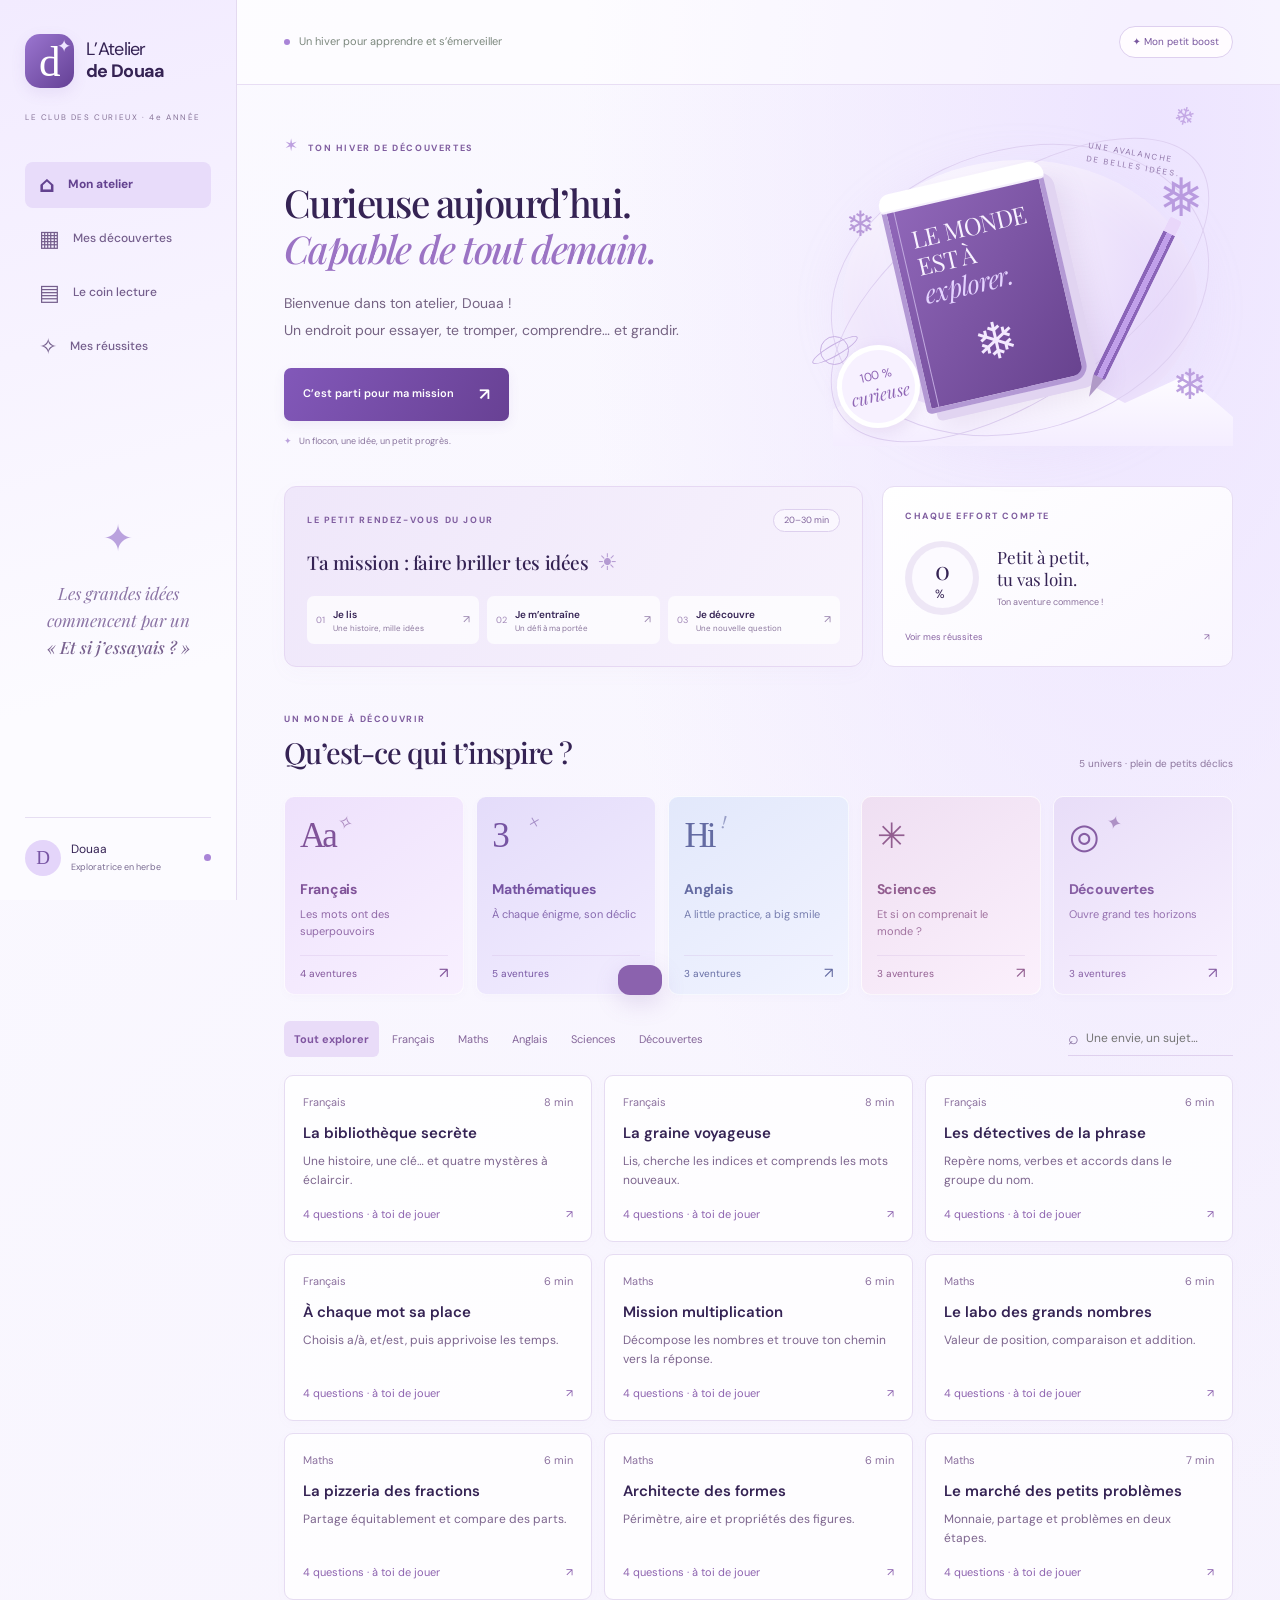
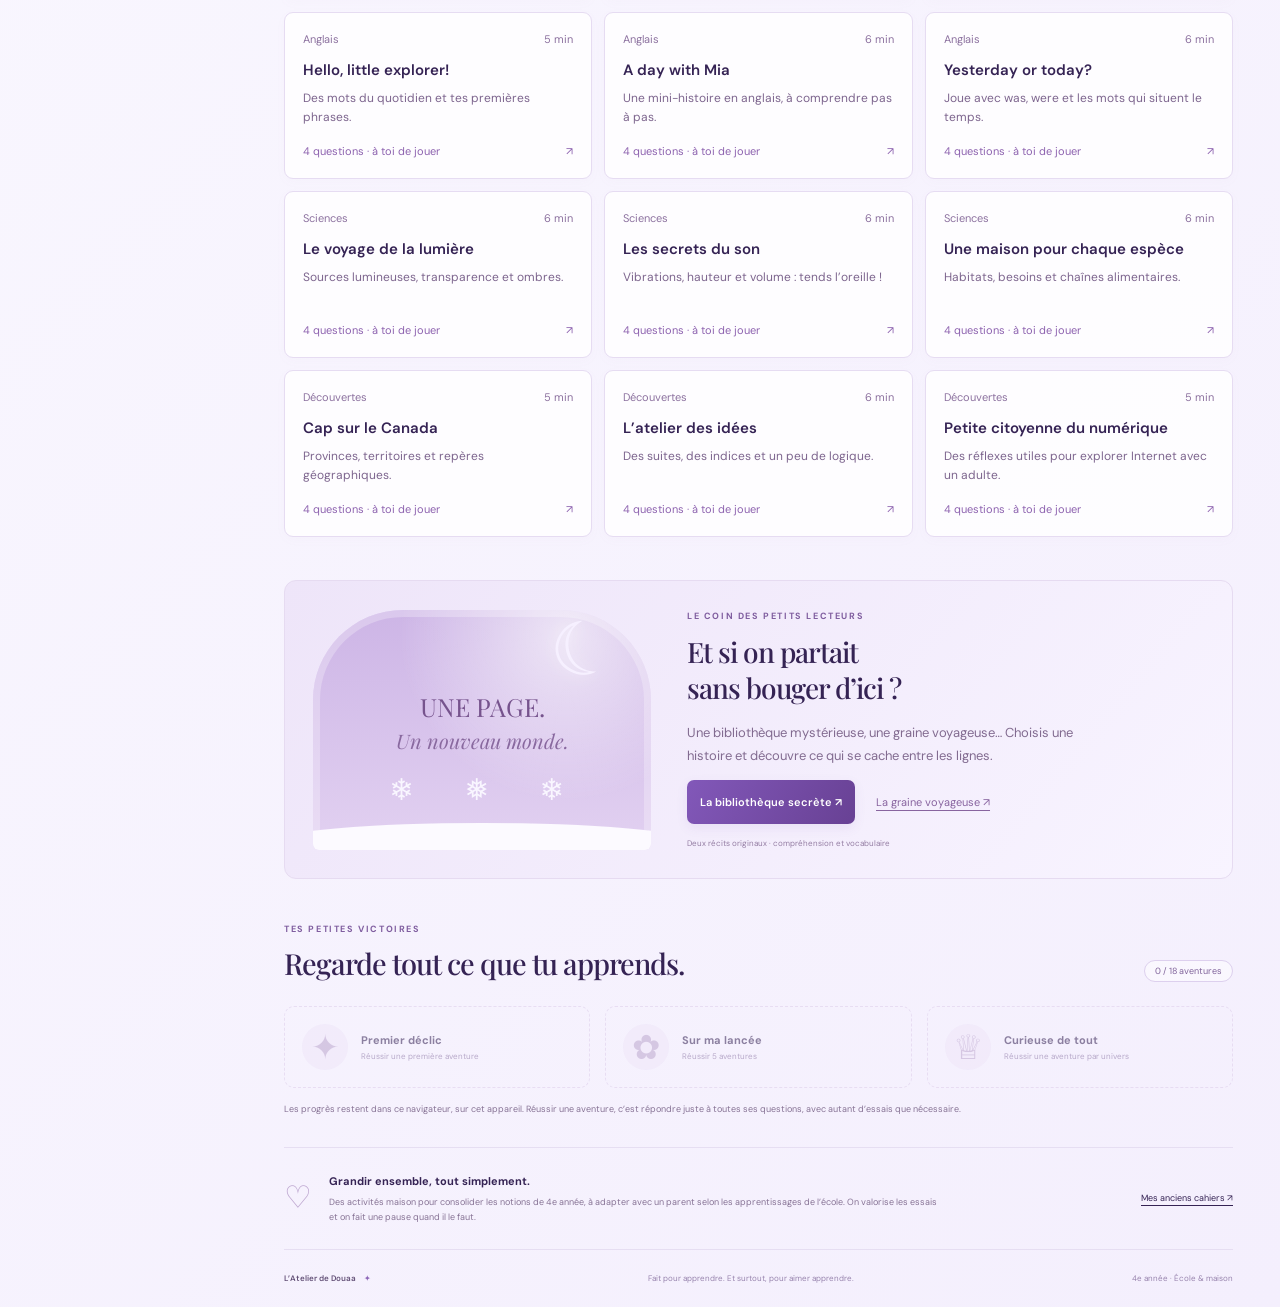
==== commit 6c72979c: "Habiller l’Atelier de Douaa de flocons et de détails givrés" ====
--- a/public/index.html
+++ b/public/index.html
@@ -1,10 +1,10 @@
 <!doctype html>
-<html lang="fr"><head><meta charset="utf-8"><meta name="viewport" content="width=device-width,initial-scale=1"><meta name="theme-color" content="#294a3d"><meta name="description" content="Un atelier joyeux pour explorer, lire et progresser en 4e année."><title>L’Atelier de Douaa · 4e année</title><link rel="stylesheet" href="style.css?v=2"><script src="lessons.js" defer></script><script src="app.js" defer></script></head>
-<body><a class="skip" href="#main">Aller au contenu</a><div class="shell"><aside><a class="brand" href="#accueil"><span class="brandmark">d<span>✦</span></span><span>L’Atelier<br><b>de Douaa</b></span></a><div class="year">LE CLUB DES CURIEUX · 4e ANNÉE</div><nav aria-label="Navigation principale"><a href="#accueil" class="navitem active"><span>⌂</span> Mon atelier</a><a href="#explorer" class="navitem"><span>▦</span> Mes découvertes</a><a href="#lecture" class="navitem"><span>▤</span> Le coin lecture</a><a href="#progres" class="navitem"><span>✧</span> Mes réussites</a></nav><div class="sidebar-note"><span>✦</span><p>Les grandes idées<br>commencent par un<br><b>« Et si j’essayais ? »</b></p></div><div class="sidefoot"><span class="avatar">D</span><div>Douaa<br><small>Exploratrice en herbe</small></div><span class="online" aria-label="Progression enregistrée sur cet appareil"></span></div></aside>
-<div class="content"><header><div><span class="status-dot"></span> Un petit pas, une grande découverte</div><button class="sound" id="encourage" aria-label="Afficher un encouragement">✦ <span>Mon petit boost</span></button></header><main id="main"><section class="hero" id="accueil"><div class="hero-copy"><div class="eyebrow"><span>✶</span> TON AVENTURE COMMENCE ICI</div><h1>Curieuse aujourd’hui.<br><em>Capable de tout demain.</em></h1><p>Bienvenue dans ton atelier, Douaa !<br>Un endroit pour essayer, te tromper, comprendre… et grandir.</p><button class="primary" id="daily-start">C’est parti pour ma mission <span>↗</span></button><div class="hero-small"><span>✦</span> À ton rythme. Un sourire à la fois.</div></div><div class="art" aria-hidden="true"><div class="orbit orbit1"></div><div class="orbit orbit2"></div><div class="art-label">UNE IDÉE PEUT<br>TOUT CHANGER.</div><div class="star star1">✦</div><div class="star star2">✧</div><div class="star star3">✳</div><div class="planet"><span></span></div><div class="book"><div class="book-title">LE MONDE<br>EST À<br><i>explorer.</i></div><div class="book-dot">✷</div></div><div class="pencil"></div><div class="art-sticker">100 %<br><b>curieuse</b></div></div></section>
+<html lang="fr"><head><meta charset="utf-8"><meta name="viewport" content="width=device-width,initial-scale=1"><meta name="theme-color" content="#7250aa"><meta name="description" content="Un atelier joyeux pour explorer, lire et progresser en 4e année."><title>L’Atelier de Douaa · 4e année</title><link rel="stylesheet" href="style.css?v=3-neige"><script src="lessons.js" defer></script><script src="app.js" defer></script></head>
+<body><div class="snowfall" aria-hidden="true"><span style="--x:2%;--size:12px;--speed:17s;--delay:-0s;--still:0%">❄</span><span style="--x:9%;--size:16px;--speed:20s;--delay:-2s;--still:6%">❅</span><span style="--x:16%;--size:20px;--speed:23s;--delay:-4s;--still:12%">❅</span><span style="--x:23%;--size:24px;--speed:26s;--delay:-6s;--still:18%">❄</span><span style="--x:30%;--size:12px;--speed:29s;--delay:-8s;--still:24%">❅</span><span style="--x:37%;--size:16px;--speed:32s;--delay:-10s;--still:30%">❅</span><span style="--x:44%;--size:20px;--speed:35s;--delay:-12s;--still:36%">❄</span><span style="--x:51%;--size:24px;--speed:17s;--delay:-14s;--still:42%">❅</span><span style="--x:58%;--size:12px;--speed:20s;--delay:-16s;--still:48%">❅</span><span style="--x:65%;--size:16px;--speed:23s;--delay:-18s;--still:54%">❄</span><span style="--x:72%;--size:20px;--speed:26s;--delay:-20s;--still:60%">❅</span><span style="--x:79%;--size:24px;--speed:29s;--delay:-22s;--still:66%">❅</span><span style="--x:86%;--size:12px;--speed:32s;--delay:-24s;--still:72%">❄</span><span style="--x:93%;--size:16px;--speed:35s;--delay:-26s;--still:78%">❅</span><span style="--x:2%;--size:20px;--speed:17s;--delay:-28s;--still:84%">❅</span><span style="--x:9%;--size:24px;--speed:20s;--delay:-30s;--still:90%">❄</span></div><a class="skip" href="#main">Aller au contenu</a><div class="shell"><aside><a class="brand" href="#accueil"><span class="brandmark">d<span>✦</span></span><span>L’Atelier<br><b>de Douaa</b></span></a><div class="year">LE CLUB DES CURIEUX · 4e ANNÉE</div><nav aria-label="Navigation principale"><a href="#accueil" class="navitem active"><span>⌂</span> Mon atelier</a><a href="#explorer" class="navitem"><span>▦</span> Mes découvertes</a><a href="#lecture" class="navitem"><span>▤</span> Le coin lecture</a><a href="#progres" class="navitem"><span>✧</span> Mes réussites</a></nav><div class="sidebar-note"><span>✦</span><p>Les grandes idées<br>commencent par un<br><b>« Et si j’essayais ? »</b></p></div><div class="sidefoot"><span class="avatar">D</span><div>Douaa<br><small>Exploratrice en herbe</small></div><span class="online" aria-label="Progression enregistrée sur cet appareil"></span></div></aside>
+<div class="content"><header><div><span class="status-dot"></span> Un hiver pour apprendre et s’émerveiller</div><button class="sound" id="encourage" aria-label="Afficher un encouragement">✦ <span>Mon petit boost</span></button></header><main id="main"><section class="hero" id="accueil"><div class="hero-copy"><div class="eyebrow"><span>✶</span> TON HIVER DE DÉCOUVERTES</div><h1>Curieuse aujourd’hui.<br><em>Capable de tout demain.</em></h1><p>Bienvenue dans ton atelier, Douaa !<br>Un endroit pour essayer, te tromper, comprendre… et grandir.</p><button class="primary" id="daily-start">C’est parti pour ma mission <span>↗</span></button><div class="hero-small"><span>✦</span> Un flocon, une idée, un petit progrès.</div></div><div class="art" aria-hidden="true"><div class="orbit orbit1"></div><div class="orbit orbit2"></div><div class="art-label">UNE AVALANCHE<br>DE BELLES IDÉES.</div><div class="star star1">❄</div><div class="star star2">❅</div><div class="star star3">❄</div><div class="planet"><span></span></div><div class="book"><div class="book-title">LE MONDE<br>EST À<br><i>explorer.</i></div><div class="book-dot">❄</div></div><div class="pencil"></div><div class="art-sticker">100 %<br><b>curieuse</b></div></div></section>
 <section class="dashboard"><div class="mission"><div class="mission-top"><span class="eyebrow">LE PETIT RENDEZ-VOUS DU JOUR</span><span class="mini-pill">20–30 min</span></div><h2>Ta mission : faire briller tes idées <span>☀</span></h2><div class="mission-steps"><button data-start="lecture1"><span class="step-number">01</span><span><b>Je lis</b><small>Une histoire, mille idées</small></span><span>↗</span></button><button data-start="math1"><span class="step-number">02</span><span><b>Je m’entraîne</b><small>Un défi à ma portée</small></span><span>↗</span></button><button data-start="science1"><span class="step-number">03</span><span><b>Je découvre</b><small>Une nouvelle question</small></span><span>↗</span></button></div></div><div class="progress-card"><div class="eyebrow">CHAQUE EFFORT COMPTE</div><div class="progress-center"><div class="ring" id="ring"><span id="percent">0<small>%</small></span></div><div><h3>Petit à petit,<br>tu vas loin.</h3><p id="progress-copy">Ton aventure commence !</p></div></div><a href="#progres">Voir mes réussites <span>↗</span></a></div></section>
 <section class="explore" id="explorer"><div class="section-head"><div><div class="eyebrow">UN MONDE À DÉCOUVRIR</div><h2>Qu’est-ce qui t’inspire ?</h2></div><span class="section-sub">5 univers · plein de petits déclics</span></div><div class="subjects" role="group" aria-label="Choisir une matière"><button class="subject french" data-subject="Français"><span class="subject-icon">Aa<span>✧</span></span><span class="subject-info"><b>Français</b><small>Les mots ont des superpouvoirs</small></span><span class="subject-bottom"><span>4 aventures</span><span>↗</span></span></button><button class="subject maths" data-subject="Maths"><span class="subject-icon">3<span>×</span></span><span class="subject-info"><b>Mathématiques</b><small>À chaque énigme, son déclic</small></span><span class="subject-bottom"><span>5 aventures</span><span>↗</span></span></button><button class="subject english" data-subject="Anglais"><span class="subject-icon">Hi<span>!</span></span><span class="subject-info"><b>Anglais</b><small>A little practice, a big smile</small></span><span class="subject-bottom"><span>3 aventures</span><span>↗</span></span></button><button class="subject sciences" data-subject="Sciences"><span class="subject-icon">✳</span><span class="subject-info"><b>Sciences</b><small>Et si on comprenait le monde ?</small></span><span class="subject-bottom"><span>3 aventures</span><span>↗</span></span></button><button class="subject world" data-subject="Découvertes"><span class="subject-icon">◎<span>✦</span></span><span class="subject-info"><b>Découvertes</b><small>Ouvre grand tes horizons</small></span><span class="subject-bottom"><span>3 aventures</span><span>↗</span></span></button></div><div class="activity-head"><div class="filters" role="group" aria-label="Filtrer les activités"><button data-filter="Tous" aria-pressed="true">Tout explorer</button><button data-filter="Français" aria-pressed="false">Français</button><button data-filter="Maths" aria-pressed="false">Maths</button><button data-filter="Anglais" aria-pressed="false">Anglais</button><button data-filter="Sciences" aria-pressed="false">Sciences</button><button data-filter="Découvertes" aria-pressed="false">Découvertes</button></div><label class="search"><span>⌕</span><input id="search" type="search" aria-label="Rechercher une activité" placeholder="Une envie, un sujet…"></label></div><div id="activities" class="activities"></div><p id="empty" hidden>Aucune aventure trouvée. Essaie un autre mot !</p></section>
-<section class="reading" id="lecture"><div class="reading-art" aria-hidden="true"><div class="reading-moon">☾</div><span>UNE PAGE.<br><i>Un nouveau monde.</i></span><div class="reading-stars">✦　✧　✦</div></div><div><div class="eyebrow">LE COIN DES PETITS LECTEURS</div><h2>Et si on partait<br>sans bouger d’ici ?</h2><p>Une bibliothèque mystérieuse, une graine voyageuse… Choisis une histoire et découvre ce qui se cache entre les lignes.</p><div class="reading-buttons"><button class="primary" data-start="lecture1">La bibliothèque secrète ↗</button><button class="text-button" data-start="lecture2">La graine voyageuse ↗</button></div><small>Deux récits originaux · compréhension et vocabulaire</small></div></section>
+<section class="reading" id="lecture"><div class="reading-art" aria-hidden="true"><div class="reading-moon">☾</div><span>UNE PAGE.<br><i>Un nouveau monde.</i></span><div class="reading-stars">❄　❅　❄</div></div><div><div class="eyebrow">LE COIN DES PETITS LECTEURS</div><h2>Et si on partait<br>sans bouger d’ici ?</h2><p>Une bibliothèque mystérieuse, une graine voyageuse… Choisis une histoire et découvre ce qui se cache entre les lignes.</p><div class="reading-buttons"><button class="primary" data-start="lecture1">La bibliothèque secrète ↗</button><button class="text-button" data-start="lecture2">La graine voyageuse ↗</button></div><small>Deux récits originaux · compréhension et vocabulaire</small></div></section>
 <section class="achievements" id="progres"><div class="section-head"><div><div class="eyebrow">TES PETITES VICTOIRES</div><h2>Regarde tout ce que tu apprends.</h2></div><span class="mini-pill" id="done-count">0 / 18 aventures</span></div><div class="badges"><div id="badge-first" class="badge"><span>✦</span><div><b>Premier déclic</b><small>Réussir une première aventure</small></div></div><div id="badge-five" class="badge"><span>✿</span><div><b>Sur ma lancée</b><small>Réussir 5 aventures</small></div></div><div id="badge-all" class="badge"><span>♕</span><div><b>Curieuse de tout</b><small>Réussir une aventure par univers</small></div></div></div><p class="save-note">Les progrès restent dans ce navigateur, sur cet appareil. Réussir une aventure, c’est répondre juste à toutes ses questions, avec autant d’essais que nécessaire.</p></section>
 <section class="parent-note"><span>♡</span><div><h3>Grandir ensemble, tout simplement.</h3><p>Des activités maison pour consolider les notions de 4e année, à adapter avec un parent selon les apprentissages de l’école. On valorise les essais et on fait une pause quand il le faut.</p></div><a href="https://bamraoui01.github.io/class-douaa/" target="_blank" rel="noopener">Mes anciens cahiers ↗</a></section><footer><span>L’Atelier de Douaa <b>✦</b></span><span>Fait pour apprendre. Et surtout, pour aimer apprendre.</span><span>4e année · École & maison</span></footer></main></div></div>
 <dialog id="lesson-dialog" aria-labelledby="lesson-title"><div class="lesson-top"><span id="lesson-category" class="mini-pill"></span><button id="close-lesson" class="close" aria-label="Fermer l’activité">×</button></div><div id="lesson-body"></div></dialog><div id="toast" role="status" aria-live="polite"></div></body></html>
--- a/public/style.css
+++ b/public/style.css
@@ -1,5 +1,11 @@
 @import url('https://fonts.googleapis.com/css2?family=DM+Sans:wght@400;500;600;700&family=Playfair+Display:ital,wght@0,500;0,600;0,700;1,500;1,600&display=swap');
-:root{--ink:#263f37;--muted:#728078;--green:#294f40;--cream:#faf9f5;--line:#e4e7df;--yellow:#f3ce68}*{box-sizing:border-box}html{scroll-behavior:smooth;scroll-padding-top:25px}body{margin:0;color:var(--ink);background:var(--cream);font:14px/1.6 'DM Sans',system-ui,sans-serif}button,input{font:inherit}button,a,input{ -webkit-tap-highlight-color:transparent}button{cursor:pointer}a{color:inherit}button:focus-visible,a:focus-visible,input:focus-visible{outline:3px solid #af6b35;outline-offset:4px}button{color:inherit}button:disabled{cursor:default}h1,h2,h3,p{margin-top:0}h1,h2{font-family:'Playfair Display',Georgia,serif;font-weight:500;letter-spacing:-1px}h2{font-size:31px;line-height:1.3}a{text-underline-offset:4px}.skip{position:fixed;left:20px;top:-100px;z-index:20;padding:10px;background:white}.skip:focus{top:10px}.shell{max-width:1680px;margin:auto;display:grid;grid-template-columns:237px 1fr}aside{position:sticky;top:0;height:100dvh;border-right:1px solid var(--line);padding:34px 25px 24px;display:flex;flex-direction:column;background:#f6f5ef}.brand{display:flex;gap:12px;align-items:center;text-decoration:none;font-size:18px;line-height:1.2;letter-spacing:-.7px}.brand b{font-weight:700}.brandmark{position:relative;background:var(--green);border-radius:15px;width:49px;height:54px;color:#fff8df;display:grid;place-items:center;font:43px Georgia,serif}.brandmark>span{position:absolute;right:4px;top:2px;font:17px Georgia;color:var(--yellow)}.year{font-size:8px;letter-spacing:1.6px;margin-top:23px;color:#8a9388;white-space:nowrap}nav{display:flex;flex-direction:column;gap:8px;margin-top:38px}.navitem{display:flex;gap:13px;align-items:center;padding:12px 14px;border-radius:8px;font-size:12px;text-decoration:none;color:#6f7b73;font-weight:500}.navitem>span{font-size:22px;line-height:1}.navitem.active{background:#e4ebdf;color:#2c503d;font-weight:700}.navitem:hover{background:#e9ede3}.sidebar-note{margin:auto 0;text-align:center;padding:30px 5px;color:#829078}.sidebar-note>span{font-size:37px;color:#b6bd94}.sidebar-note p{font:italic 17px/1.6 'Playfair Display',Georgia;margin-top:12px}.sidebar-note b{font-weight:500;color:#506a51}.sidefoot{display:flex;align-items:center;gap:10px;border-top:1px solid var(--line);padding-top:22px;font-size:12px;line-height:1.4}.avatar{width:36px;height:36px;border-radius:50%;background:#e9dcc0;color:#826b39;display:grid;place-items:center;font-family:Georgia;font-size:19px}.sidefoot small{font-size:9px;color:var(--muted)}.online{width:7px;height:7px;background:#8ba57c;border-radius:50%;margin-left:auto}.content{min-width:0}header{height:85px;display:flex;align-items:center;justify-content:space-between;padding:0 47px;border-bottom:1px solid var(--line);font-size:11px;color:#7c887e}header>div{display:flex;align-items:center;gap:9px}.status-dot{height:6px;width:6px;background:#8da878;border-radius:50%}.sound{border:1px solid #dce2d6;background:transparent;border-radius:20px;padding:7px 13px;color:#5b715c;font-size:10px}main{padding:0 47px}.hero{display:grid;grid-template-columns:1.2fr 1fr;align-items:center;gap:12px;padding:47px 0 38px}.eyebrow{font-size:9px;letter-spacing:1.6px;font-weight:700;color:#647b5d}.eyebrow>span{font-size:17px;color:#b8a565;margin-right:5px}h1{font-size:clamp(30px,3vw,48px);line-height:1.2;margin:20px 0 19px;letter-spacing:-1.6px}h1 em{color:#849b65;font-weight:500}.hero-copy>p{font-size:12px;line-height:1.9;color:var(--muted);margin-bottom:24px}.primary{border:0;border-radius:7px;background:var(--green);color:#fff;padding:13px 19px;font-size:11px;font-weight:600;display:inline-flex;gap:25px;align-items:center;text-decoration:none}.primary:hover{background:#3c6650}.primary>span{font-size:17px}.hero-small{font-size:9px;color:#8b9384;margin-top:13px}.hero-small>span{color:#beab64;margin-right:5px}.art{height:310px;position:relative;isolation:isolate}.orbit{position:absolute;border-radius:50%;border:1px solid #d9dfc9;inset:14px 20px;transform:rotate(-17deg)}.orbit2{inset:50px -6px;transform:rotate(-35deg)}.art:before{content:'';position:absolute;inset:25px 36px 10px;background:#edf0dc;border-radius:50%;z-index:-1}.book{position:absolute;width:166px;height:220px;left:22%;top:44px;background:#49664c;border:5px solid #69805a;border-radius:5px 15px 15px 5px;transform:rotate(-13deg);box-shadow:10px 9px 0 #d2d9bc,16px 16px 25px #344a3112}.book:before{content:'';position:absolute;left:7px;top:0;bottom:0;border-left:1px solid #8b9b6a}.book-title{font:24px/1.15 'Playfair Display',Georgia;color:#f3e7ba;margin:27px 19px;letter-spacing:-.8px}.book-title i{font-size:26px;color:#e7c56e}.book-dot{text-align:center;color:#d5bf74;font-size:51px;line-height:.8}.pencil{position:absolute;right:21%;top:75px;width:13px;height:177px;border-radius:3px;background:linear-gradient(90deg,#d89b53 30%,#f0be69 30%,#f0be69 75%,#d89b53 75%);transform:rotate(26deg);border-top:16px solid #d98e79}.pencil:after{content:'';position:absolute;bottom:-21px;left:0;border-left:6.5px solid transparent;border-right:6.5px solid transparent;border-top:22px solid #ab8962}.star{position:absolute;color:#b5a25d}.star1{left:9%;top:61px;font-size:35px}.star2{right:7%;top:21px;font-size:53px;color:#a9b48b}.star3{right:6%;bottom:27px;font-size:42px;color:#819872}.art-sticker{position:absolute;bottom:17px;left:7%;width:83px;height:83px;background:#efd47d;border:5px solid #f9edc2;border-radius:50%;transform:rotate(-13deg);text-align:center;display:flex;justify-content:center;flex-direction:column;font-size:12px;line-height:1.3;color:#756032}.art-sticker b{font:italic 17px 'Playfair Display',Georgia}.art-label{position:absolute;right:12%;top:12px;font-size:8px;letter-spacing:1.8px;transform:rotate(10deg);color:#849273}.planet{position:absolute;left:3%;bottom:80px;width:29px;height:29px;border:1px solid #adba91;border-radius:50%}.planet>span{position:absolute;border:1px solid #adba91;width:52px;height:12px;border-radius:50%;left:-12px;top:7px;transform:rotate(-30deg)}.dashboard{display:grid;grid-template-columns:1.65fr 1fr;gap:19px}.mission{background:#edf0e7;border:1px solid #e1e6d7;border-radius:12px;padding:22px}.mission-top{display:flex;justify-content:space-between;align-items:center;gap:8px}.mini-pill{font-size:9px;border:1px solid #dce1d3;border-radius:20px;padding:3px 10px;white-space:nowrap;color:#73806a}.mission h2{font:500 19px 'Playfair Display',Georgia;letter-spacing:-.4px;margin:13px 0 20px}.mission h2>span{color:#baa466;font-size:23px;margin-left:4px}.mission-steps{display:grid;grid-template-columns:repeat(3,1fr);gap:8px}.mission-steps button{border:0;background:#fafbf5;border-radius:7px;padding:11px 9px;display:flex;gap:8px;align-items:center;text-align:left}.step-number{font-size:9px;color:#8b9a78}.mission-steps b{font-size:10px;display:block;font-weight:600}.mission-steps small{font-size:8px;color:#8c9587;display:block;line-height:1.3}.mission-steps button>span:last-child{font-size:11px;color:#9ca88d;margin-left:auto}.progress-card{border:1px solid var(--line);border-radius:12px;padding:22px;background:#fffefa}.progress-center{display:flex;align-items:center;gap:18px;margin:17px 0 15px}.ring{--progress:0%;width:74px;height:74px;border-radius:50%;background:conic-gradient(#88a168 var(--progress),#eef0e5 0);display:grid;place-items:center;flex-shrink:0}.ring>span{width:61px;height:61px;border-radius:50%;background:#fffefa;display:grid;place-content:center;font:25px 'Playfair Display',Georgia}.ring small{font:12px 'DM Sans',sans-serif}.progress-center h3{font:17px/1.3 'Playfair Display',Georgia;margin:0 0 5px}.progress-center p{font-size:9px;color:#87917d;margin:0}.progress-card>a{font-size:9px;display:flex;justify-content:space-between;text-decoration:none;color:#687f59}.explore{padding-top:45px}.section-head{display:flex;justify-content:space-between;align-items:end;gap:15px;margin-bottom:24px}.section-head h2{margin:8px 0 0;font-size:29px}.section-sub{font-size:10px;color:#8b9587}.subjects{display:grid;grid-template-columns:repeat(5,1fr);gap:12px}.subject{border:1px solid transparent;border-radius:10px;padding:19px 15px 12px;text-align:left;position:relative;transition:transform .2s,box-shadow .2s;background:#efe9e1}.subject:hover{transform:translateY(-4px);box-shadow:0 10px 20px #263f370d}.french{background:#efe7dc;color:#7c6144}.maths{background:#e8ecdf;color:#5d7149}.english{background:#e5ebef;color:#597582}.sciences{background:#eee7ef;color:#87708c}.world{background:#f4edda;color:#957d40}.subject-icon{font:35px Georgia,serif;height:52px;display:block;position:relative;letter-spacing:-3px}.subject-icon>span{font:19px Georgia;position:absolute;top:-5px;left:37px;transform:rotate(15deg);opacity:.6}.subject-info b{font-size:12px;display:block;font-weight:700;margin:10px 0 6px;letter-spacing:-.3px}.subject-info small{font-size:9px;line-height:1.5;display:block;min-height:28px;opacity:.85}.subject-bottom{border-top:1px solid #8f806527;display:flex;justify-content:space-between;margin-top:15px;padding-top:10px;font-size:8px}.subject-bottom>span:last-child{font-size:15px;line-height:1}.activity-head{display:flex;align-items:center;justify-content:space-between;gap:15px;margin:26px 0 18px}.filters{display:flex;gap:3px;flex-wrap:wrap}.filters button{background:transparent;border:0;font-size:9px;padding:7px 10px;border-radius:6px;color:#7c8875}.filters button[aria-pressed=true]{background:#e6ebdf;color:#456040;font-weight:700}.search{display:flex;align-items:center;gap:7px;font-size:18px;color:#84917a;border-bottom:1px solid #dce1d4}.search input{border:0;padding:7px 0;background:transparent;font-size:10px;max-width:150px;color:var(--ink)}.activities{display:grid;grid-template-columns:repeat(3,1fr);gap:12px}.activity{border:1px solid var(--line);background:#fffefa;padding:18px;border-radius:9px;display:flex;flex-direction:column;align-items:start;text-align:left}.activity:hover{border-color:#aebd9e}.activity.done{border-color:#b6c69e;background:#f6f9ef}.activity-meta{font-size:8px;color:#86917a;display:flex;width:100%;justify-content:space-between;gap:5px}.activity h3{font-size:12px;font-weight:600;margin:9px 0 7px}.activity p{font-size:10px;color:#8b9485;margin:0 0 13px;flex:1}.activity-foot{display:flex;width:100%;justify-content:space-between;font-size:9px;color:#668354}.reading{margin:43px 0;display:grid;grid-template-columns:.85fr 1.3fr;gap:36px;background:#f1eee3;border:1px solid #e9e4d8;border-radius:12px;padding:28px;align-items:center}.reading h2{font-size:28px;margin:10px 0 14px}.reading p{font-size:11px;color:#838977;line-height:1.8;max-width:420px}.reading-art{min-height:240px;background:#dce2cf;position:relative;border-radius:90px 90px 6px 6px;display:flex;align-items:center;justify-content:center;flex-direction:column;text-align:center;overflow:hidden}.reading-art>span{font:25px/1.3 'Playfair Display',Georgia;color:#526744;margin-top:45px}.reading-art i{font-size:20px}.reading-moon{position:absolute;font-size:74px;line-height:1;right:35px;top:3px;color:#a0af81;transform:rotate(-15deg)}.reading-stars{font-size:30px;color:#b1a165;letter-spacing:10px;margin-top:10px}.reading-buttons{display:flex;gap:15px;align-items:center;flex-wrap:wrap}.reading .primary{font-size:9px;padding:11px 13px}.text-button{background:none;border:0;font-size:9px;text-decoration:underline;text-underline-offset:4px;color:#6d7d59}.reading small{display:block;font-size:8px;color:#999d8c;margin-top:13px}.achievements{padding-bottom:30px}.badges{display:grid;grid-template-columns:repeat(3,1fr);gap:15px}.badge{border:1px dashed #d8dece;border-radius:10px;display:flex;align-items:center;gap:13px;padding:17px;opacity:.55}.badge.unlocked{opacity:1;border:1px solid #ccd8b7;background:#edf3e3}.badge>span{font:34px Georgia;color:#a4af87;background:#edf0e5;border-radius:50%;width:46px;height:46px;display:grid;place-items:center;flex-shrink:0}.badge.unlocked>span{color:#886b20;background:#f2df96}.badge b{font-size:11px;display:block}.badge small{font-size:8px;display:block;color:#87927b}.save-note{font-size:9px;color:#9a9e91;margin:14px 0 0}.parent-note{border-top:1px solid var(--line);padding:25px 0;display:flex;align-items:center;gap:17px}.parent-note>span{font-size:31px;color:#9ba98a}.parent-note h3{font-size:11px;margin:0 0 5px}.parent-note p{font-size:9px;color:#909887;max-width:610px;margin:0}.parent-note a{font-size:9px;white-space:nowrap;margin-left:auto}footer{border-top:1px solid var(--line);padding:22px 0;display:flex;gap:15px;justify-content:space-between;color:#9a9f91;font-size:8px}footer>span:first-child{color:#607453;font-weight:600}footer b{color:#b5a567;margin-left:6px}dialog{border:1px solid #e0e5d8;border-radius:18px;padding:27px;width:min(650px,calc(100% - 28px));max-height:90dvh;color:var(--ink);background:#fffef9;box-shadow:0 30px 100px #17322533}dialog::backdrop{background:#1b342c88;backdrop-filter:blur(4px)}.lesson-top{display:flex;justify-content:space-between;align-items:center;margin-bottom:10px}.close{background:#eef1e7;border:0;border-radius:50%;width:32px;height:32px;font-size:23px}.lesson-h{font-size:29px;margin:16px 0}.lesson-intro{font-size:13px;color:#74826b}.lesson-note{padding:17px 20px;background:#eef2e6;border-radius:10px;font-size:13px;white-space:pre-line;margin:18px 0;line-height:1.85}.lesson-note b{color:#345a35}.lesson-question{font-weight:600;font-size:17px;margin:23px 0 15px;white-space:pre-line}.answers{display:grid;grid-template-columns:1fr 1fr;gap:10px}.answer{padding:13px 15px;border:1px solid #dbe2d1;border-radius:8px;background:white;text-align:left;font-size:13px}.answer:hover:not(:disabled){border-color:#86a46c;background:#f5f8f0}.answer.correct{border-color:#6f9959;background:#e8f2df;color:#385d2a}.answer.wrong{border-color:#d19b73;background:#fcf0e4;color:#83522b}.feedback{margin-top:15px;padding:14px;border-radius:9px;background:#f4f0e3;font-size:13px;line-height:1.7}.feedback.good{background:#eaf3e1}.lesson-actions{display:flex;justify-content:space-between;align-items:center;margin-top:22px}.lesson-actions small{font-size:10px;color:#8b9680}.lesson-step{height:4px;background:#e9eddf;border-radius:10px;margin-top:18px}.lesson-step>span{display:block;height:100%;background:#91ab6f;border-radius:10px}.result{text-align:center;padding:10px 0 20px}.result-icon{font-size:65px;color:#b29b4f}.result h2{margin:10px 0}.result p{font-size:13px;color:#7a876f}.result-actions{display:flex;justify-content:center;gap:10px;flex-wrap:wrap}#toast{position:fixed;bottom:25px;left:50%;transform:translateX(-50%) translateY(120px);background:#294f40;color:white;border-radius:12px;padding:15px 22px;max-width:90%;z-index:50;font-size:13px;transition:transform .3s;text-align:center;box-shadow:0 8px 25px #294f4022}#toast.visible{transform:translateX(-50%) translateY(0)}@media(min-width:1500px){main{padding:0 65px}.hero{padding-top:60px}.art{height:340px}.book{left:30%}}@media(max-width:1150px){.shell{grid-template-columns:190px 1fr}aside{padding:25px 16px}.year{font-size:7px;letter-spacing:1px}main{padding:0 28px}header{padding:0 28px}.hero{grid-template-columns:1.3fr 1fr}.art{transform:scale(.85)}.subjects{gap:8px}.subject{padding:14px 10px}.subject-info b{font-size:10px}.dashboard{grid-template-columns:1.6fr 1fr}.mission-steps{grid-template-columns:1fr}.mission-steps small{display:none}.mission-steps button{padding:7px 10px}.progress-center{flex-direction:column;gap:10px;text-align:center}.mission h2{font-size:18px}.badge{padding:13px;gap:8px}.badge>span{width:35px;height:35px;font-size:27px}}@media(max-width:850px){.shell{grid-template-columns:1fr}aside{position:relative;height:auto;display:block;padding:18px 24px;border-bottom:1px solid var(--line);border-right:0}.brand{font-size:16px}.brandmark{width:39px;height:42px;font-size:34px}.year{position:absolute;right:24px;top:20px;font-size:8px}.sidebar-note,.sidefoot{display:none}nav{flex-direction:row;gap:7px;margin-top:16px;justify-content:space-between}.navitem{padding:8px 11px;font-size:10px}.navitem>span{font-size:19px}header{height:53px}.hero{padding-top:30px}.art{transform:scale(.9);height:285px}.hero h1{font-size:37px}.subjects{grid-template-columns:repeat(5,1fr)}.dashboard{grid-template-columns:1.7fr 1fr}.progress-center{flex-direction:row;text-align:left}.section-sub{display:none}.reading{gap:25px}}@media(max-width:600px){main{padding:0 20px}aside{padding:15px 18px}.year{font-size:7px;right:18px;letter-spacing:.6px}.navitem{padding:7px 5px;font-size:9px;gap:6px}.navitem>span{font-size:17px}header{padding:0 20px;font-size:8px}.sound{font-size:9px;padding:5px 9px}.sound span{display:none}.hero{grid-template-columns:1fr;gap:0;padding:30px 0 25px}.hero-copy{z-index:1}.hero h1{font-size:37px;letter-spacing:-1.3px}.hero-copy>p{font-size:12px}.art{height:250px;width:100%;max-width:370px;justify-self:center;transform:scale(.88);margin-top:0;margin-bottom:-10px}.book{top:14px;left:26%;height:208px}.art:before{inset:0 25px}.orbit{inset:0 15px}.orbit2{inset:35px -5px}.art-label{right:5%;top:1px}.star1{left:5%;top:25px}.star2{right:1%;top:40px}.star3{right:3%;bottom:0}.pencil{top:35px;right:15%}.art-sticker{bottom:0}.dashboard{grid-template-columns:1fr;gap:12px}.mission{padding:20px}.mission-steps{grid-template-columns:repeat(3,1fr);gap:6px}.mission-steps button{padding:11px 6px;gap:6px}.mission-steps b{font-size:9px}.mission h2{font-size:19px}.progress-card{padding:18px 20px}.progress-center{margin:12px 0;gap:20px}.progress-center h3 br{display:none}.progress-center h3{font-size:20px}.progress-center p{font-size:10px}.ring{width:60px;height:60px}.ring>span{width:49px;height:49px;font-size:22px}.progress-card>a{font-size:10px}.explore{padding-top:32px}.section-head h2{font-size:27px}.subjects{grid-template-columns:repeat(2,1fr);gap:10px}.subject{padding:17px 15px 10px}.subject:last-child{grid-column:span 2;display:grid;grid-template-columns:45px 1fr;align-items:center;gap:10px}.subject:last-child .subject-bottom{grid-column:span 2;margin-top:0}.subject-info b{font-size:13px}.subject-info small{font-size:10px;min-height:0}.subject-icon{height:40px}.subject-bottom{font-size:9px}.activity-head{flex-direction:column;align-items:stretch;gap:12px;margin-top:20px}.filters button{font-size:10px;padding:7px 9px}.search input{max-width:none;width:100%;font-size:12px}.activities{grid-template-columns:1fr 1fr;gap:10px}.activity{padding:14px}.activity h3{font-size:13px}.activity p{font-size:11px}.activity-meta,.activity-foot{font-size:9px}.reading{grid-template-columns:1fr;margin:30px 0;padding:22px;gap:24px}.reading-art{min-height:190px;border-radius:70px 70px 5px 5px}.reading h2{font-size:28px}.reading p{font-size:12px}.reading .primary,.text-button{font-size:11px}.reading small{font-size:9px}.badges{grid-template-columns:1fr;gap:9px}.badge{padding:14px;gap:15px}.badge b{font-size:12px}.badge small{font-size:10px}.badge>span{width:45px;height:45px;font-size:34px}.save-note{font-size:10px}.parent-note{align-items:start;flex-wrap:wrap;gap:12px}.parent-note>div{flex:1}.parent-note p{font-size:10px}.parent-note a{font-size:11px;margin:0 0 0 40px}footer{flex-direction:column;gap:8px;font-size:9px}.answers{grid-template-columns:1fr}dialog{padding:20px}.lesson-h{font-size:27px}.lesson-note{font-size:13px;padding:15px}.eyebrow{font-size:8px;letter-spacing:1.4px}}@media(prefers-reduced-motion:reduce){html{scroll-behavior:auto}*,*:before,*:after{transition:none!important}}
+:root{--ink:#322540;--muted:#786191;--green:#3b2850;--cream:#f7f5fa;--line:#e2dde9;--yellow:#ab7fdc}*{box-sizing:border-box}html{scroll-behavior:smooth;scroll-padding-top:25px}body{margin:0;color:var(--ink);background:var(--cream);font:14px/1.6 'DM Sans',system-ui,sans-serif}button,input{font:inherit}button,a,input{ -webkit-tap-highlight-color:transparent}button{cursor:pointer}a{color:inherit}button:focus-visible,a:focus-visible,input:focus-visible{outline:3px solid #6f32b2;outline-offset:4px}button{color:inherit}button:disabled{cursor:default}h1,h2,h3,p{margin-top:0}h1,h2{font-family:'Playfair Display',Georgia,serif;font-weight:500;letter-spacing:-1px}h2{font-size:31px;line-height:1.3}a{text-underline-offset:4px}.skip{position:fixed;left:20px;top:-100px;z-index:20;padding:10px;background:white}.skip:focus{top:10px}.shell{max-width:1680px;margin:auto;display:grid;grid-template-columns:237px 1fr}aside{position:sticky;top:0;height:100dvh;border-right:1px solid var(--line);padding:34px 25px 24px;display:flex;flex-direction:column;background:#f2eff6}.brand{display:flex;gap:12px;align-items:center;text-decoration:none;font-size:18px;line-height:1.2;letter-spacing:-.7px}.brand b{font-weight:700}.brandmark{position:relative;background:var(--green);border-radius:15px;width:49px;height:54px;color:#ede6f8;display:grid;place-items:center;font:43px Georgia,serif}.brandmark>span{position:absolute;right:4px;top:2px;font:17px Georgia;color:var(--yellow)}.year{font-size:8px;letter-spacing:1.6px;margin-top:23px;color:#8a9388;white-space:nowrap}nav{display:flex;flex-direction:column;gap:8px;margin-top:38px}.navitem{display:flex;gap:13px;align-items:center;padding:12px 14px;border-radius:8px;font-size:12px;text-decoration:none;color:#745e8c;font-weight:500}.navitem>span{font-size:22px;line-height:1}.navitem.active{background:#e4dfeb;color:#3d2b51;font-weight:700}.navitem:hover{background:#e7e3ed}.sidebar-note{margin:auto 0;text-align:center;padding:30px 5px;color:#836b9d}.sidebar-note>span{font-size:37px;color:#a793be}.sidebar-note p{font:italic 17px/1.6 'Playfair Display',Georgia;margin-top:12px}.sidebar-note b{font-weight:500;color:#5c4a70}.sidefoot{display:flex;align-items:center;gap:10px;border-top:1px solid var(--line);padding-top:22px;font-size:12px;line-height:1.4}.avatar{width:36px;height:36px;border-radius:50%;background:#d1bfea;color:#5c3784;display:grid;place-items:center;font-family:Georgia;font-size:19px}.sidefoot small{font-size:9px;color:var(--muted)}.online{width:7px;height:7px;background:#8f7aa7;border-radius:50%;margin-left:auto}.content{min-width:0}header{height:85px;display:flex;align-items:center;justify-content:space-between;padding:0 47px;border-bottom:1px solid var(--line);font-size:11px;color:#7c887e}header>div{display:flex;align-items:center;gap:9px}.status-dot{height:6px;width:6px;background:#8f77a9;border-radius:50%}.sound{border:1px solid #dbd5e3;background:transparent;border-radius:20px;padding:7px 13px;color:#65527a;font-size:10px}main{padding:0 47px}.hero{display:grid;grid-template-columns:1.2fr 1fr;align-items:center;gap:12px;padding:47px 0 38px}.eyebrow{font-size:9px;letter-spacing:1.6px;font-weight:700;color:#6b5682}.eyebrow>span{font-size:17px;color:#8c63ba;margin-right:5px}h1{font-size:clamp(30px,3vw,48px);line-height:1.2;margin:20px 0 19px;letter-spacing:-1.6px}h1 em{color:#7f649c;font-weight:500}.hero-copy>p{font-size:12px;line-height:1.9;color:var(--muted);margin-bottom:24px}.primary{border:0;border-radius:7px;background:var(--green);color:#fff;padding:13px 19px;font-size:11px;font-weight:600;display:inline-flex;gap:25px;align-items:center;text-decoration:none}.primary:hover{background:#503b67}.primary>span{font-size:17px}.hero-small{font-size:9px;color:#8a74a3;margin-top:13px}.hero-small>span{color:#8f62c0;margin-right:5px}.art{height:310px;position:relative;isolation:isolate}.orbit{position:absolute;border-radius:50%;border:1px solid #d2c8e0;inset:14px 20px;transform:rotate(-17deg)}.orbit2{inset:50px -6px;transform:rotate(-35deg)}.art:before{content:'';position:absolute;inset:25px 36px 10px;background:#e4dcf0;border-radius:50%;z-index:-1}.book{position:absolute;width:166px;height:220px;left:22%;top:44px;background:#574669;border:5px solid #6c5783;border-radius:5px 15px 15px 5px;transform:rotate(-13deg);box-shadow:10px 9px 0 #c8bbda,16px 16px 25px #3d304b12}.book:before{content:'';position:absolute;left:7px;top:0;bottom:0;border-left:1px solid #81699c}.book-title{font:24px/1.15 'Playfair Display',Georgia;color:#d2bfee;margin:27px 19px;letter-spacing:-.8px}.book-title i{font-size:26px;color:#a87adb}.book-dot{text-align:center;color:#a272d7;font-size:51px;line-height:.8}.pencil{position:absolute;right:21%;top:75px;width:13px;height:177px;border-radius:3px;background:linear-gradient(90deg,#9359d2 30%,#aa7ddc 30%,#aa7ddc 75%,#9359d2 75%);transform:rotate(26deg);border-top:16px solid #d98e79}.pencil:after{content:'';position:absolute;bottom:-21px;left:0;border-left:6.5px solid transparent;border-right:6.5px solid transparent;border-top:22px solid #8560ad}.star{position:absolute;color:#875bb7}.star1{left:9%;top:61px;font-size:35px}.star2{right:7%;top:21px;font-size:53px;color:#9e8ab5}.star3{right:6%;bottom:27px;font-size:42px;color:#846d9d}.art-sticker{position:absolute;bottom:17px;left:7%;width:83px;height:83px;background:#af8ce0;border:5px solid #dacaf1;border-radius:50%;transform:rotate(-13deg);text-align:center;display:flex;justify-content:center;flex-direction:column;font-size:12px;line-height:1.3;color:#523077}.art-sticker b{font:italic 17px 'Playfair Display',Georgia}.art-label{position:absolute;right:12%;top:12px;font-size:8px;letter-spacing:1.8px;transform:rotate(10deg);color:#816a9b}.planet{position:absolute;left:3%;bottom:80px;width:29px;height:29px;border:1px solid #a490bb;border-radius:50%}.planet>span{position:absolute;border:1px solid #a490bb;width:52px;height:12px;border-radius:50%;left:-12px;top:7px;transform:rotate(-30deg)}.dashboard{display:grid;grid-template-columns:1.65fr 1fr;gap:19px}.mission{background:#ebe7f0;border:1px solid #ddd7e6;border-radius:12px;padding:22px}.mission-top{display:flex;justify-content:space-between;align-items:center;gap:8px}.mini-pill{font-size:9px;border:1px solid #d9d3e1;border-radius:20px;padding:3px 10px;white-space:nowrap;color:#745e8c}.mission h2{font:500 19px 'Playfair Display',Georgia;letter-spacing:-.4px;margin:13px 0 20px}.mission h2>span{color:#8e64bc;font-size:23px;margin-left:4px}.mission-steps{display:grid;grid-template-columns:repeat(3,1fr);gap:8px}.mission-steps button{border:0;background:#f7f5fb;border-radius:7px;padding:11px 9px;display:flex;gap:8px;align-items:center;text-align:left}.step-number{font-size:9px;color:#8871a1}.mission-steps b{font-size:10px;display:block;font-weight:600}.mission-steps small{font-size:8px;color:#8d77a5;display:block;line-height:1.3}.mission-steps button>span:last-child{font-size:11px;color:#9a86af;margin-left:auto}.progress-card{border:1px solid var(--line);border-radius:12px;padding:22px;background:#fcfbfe}.progress-center{display:flex;align-items:center;gap:18px;margin:17px 0 15px}.ring{--progress:0%;width:74px;height:74px;border-radius:50%;background:conic-gradient(#8367a2 var(--progress),#e9e5f0 0);display:grid;place-items:center;flex-shrink:0}.ring>span{width:61px;height:61px;border-radius:50%;background:#fcfbfe;display:grid;place-content:center;font:25px 'Playfair Display',Georgia}.ring small{font:12px 'DM Sans',sans-serif}.progress-center h3{font:17px/1.3 'Playfair Display',Georgia;margin:0 0 5px}.progress-center p{font-size:9px;color:#866f9f;margin:0}.progress-card>a{font-size:9px;display:flex;justify-content:space-between;text-decoration:none;color:#6b5682}.explore{padding-top:45px}.section-head{display:flex;justify-content:space-between;align-items:end;gap:15px;margin-bottom:24px}.section-head h2{margin:8px 0 0;font-size:29px}.section-sub{font-size:10px;color:#8d77a5}.subjects{display:grid;grid-template-columns:repeat(5,1fr);gap:12px}.subject{border:1px solid transparent;border-radius:10px;padding:19px 15px 12px;text-align:left;position:relative;transition:transform .2s,box-shadow .2s;background:#e7e1ef}.subject:hover{transform:translateY(-4px);box-shadow:0 10px 20px #3225400d}.french{background:#e4dcef;color:#5f437d}.maths{background:#e4dfec;color:#5c4872}.english{background:#e9e5ef;color:#6c5883}.sciences{background:#eee7ef;color:#87708c}.world{background:#e5d9f5;color:#683e97}.subject-icon{font:35px Georgia,serif;height:52px;display:block;position:relative;letter-spacing:-3px}.subject-icon>span{font:19px Georgia;position:absolute;top:-5px;left:37px;transform:rotate(15deg);opacity:.6}.subject-info b{font-size:12px;display:block;font-weight:700;margin:10px 0 6px;letter-spacing:-.3px}.subject-info small{font-size:9px;line-height:1.5;display:block;min-height:28px;opacity:.85}.subject-bottom{border-top:1px solid #79629227;display:flex;justify-content:space-between;margin-top:15px;padding-top:10px;font-size:8px}.subject-bottom>span:last-child{font-size:15px;line-height:1}.activity-head{display:flex;align-items:center;justify-content:space-between;gap:15px;margin:26px 0 18px}.filters{display:flex;gap:3px;flex-wrap:wrap}.filters button{background:transparent;border:0;font-size:9px;padding:7px 10px;border-radius:6px;color:#7d6598}.filters button[aria-pressed=true]{background:#e4dfeb;color:#4f3f61;font-weight:700}.search{display:flex;align-items:center;gap:7px;font-size:18px;color:#846d9e;border-bottom:1px solid #d9d3e2}.search input{border:0;padding:7px 0;background:transparent;font-size:10px;max-width:150px;color:var(--ink)}.activities{display:grid;grid-template-columns:repeat(3,1fr);gap:12px}.activity{border:1px solid var(--line);background:#fcfbfe;padding:18px;border-radius:9px;display:flex;flex-direction:column;align-items:start;text-align:left}.activity:hover{border-color:#ad9dbe}.activity.done{border-color:#b19dc7;background:#f3eff9}.activity-meta{font-size:8px;color:#846d9e;display:flex;width:100%;justify-content:space-between;gap:5px}.activity h3{font-size:12px;font-weight:600;margin:9px 0 7px}.activity p{font-size:10px;color:#8b76a3;margin:0 0 13px;flex:1}.activity-foot{display:flex;width:100%;justify-content:space-between;font-size:9px;color:#6a5384}.reading{margin:43px 0;display:grid;grid-template-columns:.85fr 1.3fr;gap:36px;background:#e9e3f1;border:1px solid #dfd8e9;border-radius:12px;padding:28px;align-items:center}.reading h2{font-size:28px;margin:10px 0 14px}.reading p{font-size:11px;color:#7f6799;line-height:1.8;max-width:420px}.reading-art{min-height:240px;background:#d7cfe2;position:relative;border-radius:90px 90px 6px 6px;display:flex;align-items:center;justify-content:center;flex-direction:column;text-align:center;overflow:hidden}.reading-art>span{font:25px/1.3 'Playfair Display',Georgia;color:#554368;margin-top:45px}.reading-art i{font-size:20px}.reading-moon{position:absolute;font-size:74px;line-height:1;right:35px;top:3px;color:#9780b0;transform:rotate(-15deg)}.reading-stars{font-size:30px;color:#8963b3;letter-spacing:10px;margin-top:10px}.reading-buttons{display:flex;gap:15px;align-items:center;flex-wrap:wrap}.reading .primary{font-size:9px;padding:11px 13px}.text-button{background:none;border:0;font-size:9px;text-decoration:underline;text-underline-offset:4px;color:#6a5680}.reading small{display:block;font-size:8px;color:#937faa;margin-top:13px}.achievements{padding-bottom:30px}.badges{display:grid;grid-template-columns:repeat(3,1fr);gap:15px}.badge{border:1px dashed #d4cede;border-radius:10px;display:flex;align-items:center;gap:13px;padding:17px;opacity:.55}.badge.unlocked{opacity:1;border:1px solid #c4b6d9;background:#e9e3f3}.badge>span{font:34px Georgia;color:#9a86b0;background:#e9e5f0;border-radius:50%;width:46px;height:46px;display:grid;place-items:center;flex-shrink:0}.badge.unlocked>span{color:#522484;background:#bea2e6}.badge b{font-size:11px;display:block}.badge small{font-size:8px;display:block;color:#856e9f}.save-note{font-size:9px;color:#9783ac;margin:14px 0 0}.parent-note{border-top:1px solid var(--line);padding:25px 0;display:flex;align-items:center;gap:17px}.parent-note>span{font-size:31px;color:#9985ae}.parent-note h3{font-size:11px;margin:0 0 5px}.parent-note p{font-size:9px;color:#8e79a6;max-width:610px;margin:0}.parent-note a{font-size:9px;white-space:nowrap;margin-left:auto}footer{border-top:1px solid var(--line);padding:22px 0;display:flex;gap:15px;justify-content:space-between;color:#9783ad;font-size:8px}footer>span:first-child{color:#635077;font-weight:600}footer b{color:#8c65b7;margin-left:6px}dialog{border:1px solid #ddd8e5;border-radius:18px;padding:27px;width:min(650px,calc(100% - 28px));max-height:90dvh;color:var(--ink);background:#fcfafe;box-shadow:0 30px 100px #24163333}dialog::backdrop{background:#271a3588;backdrop-filter:blur(4px)}.lesson-top{display:flex;justify-content:space-between;align-items:center;margin-bottom:10px}.close{background:#ebe7f1;border:0;border-radius:50%;width:32px;height:32px;font-size:23px}.lesson-h{font-size:29px;margin:16px 0}.lesson-intro{font-size:13px;color:#755f8e}.lesson-note{padding:17px 20px;background:#ebe6f2;border-radius:10px;font-size:13px;white-space:pre-line;margin:18px 0;line-height:1.85}.lesson-note b{color:#46335b}.lesson-question{font-weight:600;font-size:17px;margin:23px 0 15px;white-space:pre-line}.answers{display:grid;grid-template-columns:1fr 1fr;gap:10px}.answer{padding:13px 15px;border:1px solid #d8d1e2;border-radius:8px;background:white;text-align:left;font-size:13px}.answer:hover:not(:disabled){border-color:#876ba5;background:#f3f0f8}.answer.correct{border-color:#77579b;background:#e7dff2;color:#42295e}.answer.wrong{border-color:#a071d3;background:#eee7f9;color:#552985}.feedback{margin-top:15px;padding:14px;border-radius:9px;background:#eae3f4;font-size:13px;line-height:1.7}.feedback.good{background:#e8e1f3}.lesson-actions{display:flex;justify-content:space-between;align-items:center;margin-top:22px}.lesson-actions small{font-size:10px;color:#8a74a2}.lesson-step{height:4px;background:#e5dfed;border-radius:10px;margin-top:18px}.lesson-step>span{display:block;height:100%;background:#8b6eac;border-radius:10px}.result{text-align:center;padding:10px 0 20px}.result-icon{font-size:65px;color:#7e4db4}.result h2{margin:10px 0}.result p{font-size:13px;color:#7a6294}.result-actions{display:flex;justify-content:center;gap:10px;flex-wrap:wrap}#toast{position:fixed;bottom:25px;left:50%;transform:translateX(-50%) translateY(120px);background:#3b2850;color:white;border-radius:12px;padding:15px 22px;max-width:90%;z-index:50;font-size:13px;transition:transform .3s;text-align:center;box-shadow:0 8px 25px #3b285022}#toast.visible{transform:translateX(-50%) translateY(0)}@media(min-width:1500px){main{padding:0 65px}.hero{padding-top:60px}.art{height:340px}.book{left:30%}}@media(max-width:1150px){.shell{grid-template-columns:190px 1fr}aside{padding:25px 16px}.year{font-size:7px;letter-spacing:1px}main{padding:0 28px}header{padding:0 28px}.hero{grid-template-columns:1.3fr 1fr}.art{transform:scale(.85)}.subjects{gap:8px}.subject{padding:14px 10px}.subject-info b{font-size:10px}.dashboard{grid-template-columns:1.6fr 1fr}.mission-steps{grid-template-columns:1fr}.mission-steps small{display:none}.mission-steps button{padding:7px 10px}.progress-center{flex-direction:column;gap:10px;text-align:center}.mission h2{font-size:18px}.badge{padding:13px;gap:8px}.badge>span{width:35px;height:35px;font-size:27px}}@media(max-width:850px){.shell{grid-template-columns:1fr}aside{position:relative;height:auto;display:block;padding:18px 24px;border-bottom:1px solid var(--line);border-right:0}.brand{font-size:16px}.brandmark{width:39px;height:42px;font-size:34px}.year{position:absolute;right:24px;top:20px;font-size:8px}.sidebar-note,.sidefoot{display:none}nav{flex-direction:row;gap:7px;margin-top:16px;justify-content:space-between}.navitem{padding:8px 11px;font-size:10px}.navitem>span{font-size:19px}header{height:53px}.hero{padding-top:30px}.art{transform:scale(.9);height:285px}.hero h1{font-size:37px}.subjects{grid-template-columns:repeat(5,1fr)}.dashboard{grid-template-columns:1.7fr 1fr}.progress-center{flex-direction:row;text-align:left}.section-sub{display:none}.reading{gap:25px}}@media(max-width:600px){main{padding:0 20px}aside{padding:15px 18px}.year{font-size:7px;right:18px;letter-spacing:.6px}.navitem{padding:7px 5px;font-size:9px;gap:6px}.navitem>span{font-size:17px}header{padding:0 20px;font-size:8px}.sound{font-size:9px;padding:5px 9px}.sound span{display:none}.hero{grid-template-columns:1fr;gap:0;padding:30px 0 25px}.hero-copy{z-index:1}.hero h1{font-size:37px;letter-spacing:-1.3px}.hero-copy>p{font-size:12px}.art{height:250px;width:100%;max-width:370px;justify-self:center;transform:scale(.88);margin-top:0;margin-bottom:-10px}.book{top:14px;left:26%;height:208px}.art:before{inset:0 25px}.orbit{inset:0 15px}.orbit2{inset:35px -5px}.art-label{right:5%;top:1px}.star1{left:5%;top:25px}.star2{right:1%;top:40px}.star3{right:3%;bottom:0}.pencil{top:35px;right:15%}.art-sticker{bottom:0}.dashboard{grid-template-columns:1fr;gap:12px}.mission{padding:20px}.mission-steps{grid-template-columns:repeat(3,1fr);gap:6px}.mission-steps button{padding:11px 6px;gap:6px}.mission-steps b{font-size:9px}.mission h2{font-size:19px}.progress-card{padding:18px 20px}.progress-center{margin:12px 0;gap:20px}.progress-center h3 br{display:none}.progress-center h3{font-size:20px}.progress-center p{font-size:10px}.ring{width:60px;height:60px}.ring>span{width:49px;height:49px;font-size:22px}.progress-card>a{font-size:10px}.explore{padding-top:32px}.section-head h2{font-size:27px}.subjects{grid-template-columns:repeat(2,1fr);gap:10px}.subject{padding:17px 15px 10px}.subject:last-child{grid-column:span 2;display:grid;grid-template-columns:45px 1fr;align-items:center;gap:10px}.subject:last-child .subject-bottom{grid-column:span 2;margin-top:0}.subject-info b{font-size:13px}.subject-info small{font-size:10px;min-height:0}.subject-icon{height:40px}.subject-bottom{font-size:9px}.activity-head{flex-direction:column;align-items:stretch;gap:12px;margin-top:20px}.filters button{font-size:10px;padding:7px 9px}.search input{max-width:none;width:100%;font-size:12px}.activities{grid-template-columns:1fr 1fr;gap:10px}.activity{padding:14px}.activity h3{font-size:13px}.activity p{font-size:11px}.activity-meta,.activity-foot{font-size:9px}.reading{grid-template-columns:1fr;margin:30px 0;padding:22px;gap:24px}.reading-art{min-height:190px;border-radius:70px 70px 5px 5px}.reading h2{font-size:28px}.reading p{font-size:12px}.reading .primary,.text-button{font-size:11px}.reading small{font-size:9px}.badges{grid-template-columns:1fr;gap:9px}.badge{padding:14px;gap:15px}.badge b{font-size:12px}.badge small{font-size:10px}.badge>span{width:45px;height:45px;font-size:34px}.save-note{font-size:10px}.parent-note{align-items:start;flex-wrap:wrap;gap:12px}.parent-note>div{flex:1}.parent-note p{font-size:10px}.parent-note a{font-size:11px;margin:0 0 0 40px}footer{flex-direction:column;gap:8px;font-size:9px}.answers{grid-template-columns:1fr}dialog{padding:20px}.lesson-h{font-size:27px}.lesson-note{font-size:13px;padding:15px}.eyebrow{font-size:8px;letter-spacing:1.4px}}@media(prefers-reduced-motion:reduce){html{scroll-behavior:auto}*,*:before,*:after{transition:none!important}}
 [hidden]{display:none!important}
 /* Comfortable reading for a young learner. */
-.hero-copy>p{font-size:14px;color:#657363}.subject-info b{font-size:14px}.subject-info small{font-size:11px;color:inherit}.subject-bottom{font-size:10px}.activity h3{font-size:15px}.activity p{font-size:12px;color:#6c7966}.activity-meta,.activity-foot{font-size:11px}.filters button{font-size:11px}.reading p{font-size:13px;color:#69745f}.lesson-intro{color:#627159}.parent-note p,.save-note{color:#6d7965}.activity{min-height:167px}.answers .answer{min-height:48px}.primary{min-height:44px}.mission-steps button{min-height:45px}.filters button{min-height:36px}.subject-info small{min-height:34px}.reading .primary,.text-button{font-size:11px}.search input{font-size:12px;max-width:155px}@media(max-width:1150px){.subjects{grid-template-columns:repeat(3,1fr)}.subject:last-child{grid-column:auto}.subject-info b{font-size:14px}.subject-info small{font-size:11px}.activity-head{align-items:start;flex-direction:column}.search{width:100%}.search input{max-width:none;width:100%}}@media(max-width:600px){.subjects{grid-template-columns:repeat(2,1fr)}.subject:last-child{grid-column:span 2}.activity h3{font-size:14px}.activity p{font-size:12px}.activity-meta,.activity-foot{font-size:10px}.hero-copy>p{font-size:13px}.filters button{font-size:11px}.mission-steps b{font-size:10px}.subject-info small{min-height:0}}
+.hero-copy>p{font-size:14px;color:#6a5680}.subject-info b{font-size:14px}.subject-info small{font-size:11px;color:inherit}.subject-bottom{font-size:10px}.activity h3{font-size:15px}.activity p{font-size:12px;color:#6e5986}.activity-meta,.activity-foot{font-size:11px}.filters button{font-size:11px}.reading p{font-size:13px;color:#68547f}.lesson-intro{color:#645179}.parent-note p,.save-note{color:#6e5985}.activity{min-height:167px}.answers .answer{min-height:48px}.primary{min-height:44px}.mission-steps button{min-height:45px}.filters button{min-height:36px}.subject-info small{min-height:34px}.reading .primary,.text-button{font-size:11px}.search input{font-size:12px;max-width:155px}@media(max-width:1150px){.subjects{grid-template-columns:repeat(3,1fr)}.subject:last-child{grid-column:auto}.subject-info b{font-size:14px}.subject-info small{font-size:11px}.activity-head{align-items:start;flex-direction:column}.search{width:100%}.search input{max-width:none;width:100%}}@media(max-width:600px){.subjects{grid-template-columns:repeat(2,1fr)}.subject:last-child{grid-column:span 2}.activity h3{font-size:14px}.activity p{font-size:12px}.activity-meta,.activity-foot{font-size:10px}.hero-copy>p{font-size:13px}.filters button{font-size:11px}.mission-steps b{font-size:10px}.subject-info small{min-height:0}}
+/* A snowy lavender world for Douaa. */
+:root{--ink:#352354;--muted:#796b91;--green:#7250aa;--cream:#f8f6ff;--line:#e6def2;--yellow:#d6c5ff}
+body{background:radial-gradient(ellipse at 90% 5%,#ede4ff 0,transparent 35%),linear-gradient(135deg,#fbfaff,#f4effd);color:var(--ink)}aside{background:linear-gradient(165deg,#f2ebff,#fcfbff 75%);border-color:#e4daf0}header{background:#ffffff70;border-color:#e8def4}.brandmark{background:linear-gradient(135deg,#9b76d0,#644095);color:white;box-shadow:0 5px 15px #7652ac1a}.brandmark>span{color:#eee4ff}.navitem.active{background:#e8dcfa;color:#63428f}.navitem:hover{background:#eee5fc}.status-dot,.online{background:#a984d7}.sidebar-note>span{color:#baa2de}.sidebar-note p{color:#8b74a5}.sidebar-note b{color:#79628f}.avatar{background:#e4d5fa;color:#7855a4}.year{color:#867297}.sound{color:#78569e;border-color:#ded0ef;background:#fffcff}.eyebrow{color:#7f5d9f}.eyebrow>span{color:#bda0df}h1 em{color:#9b73c4}.hero-copy>p{color:#756383}.primary{background:linear-gradient(120deg,#8258b9,#684194);box-shadow:0 4px 12px #7250aa16}.primary:hover{background:linear-gradient(120deg,#9067c6,#7750a4)}.hero-small{color:#89749d}.hero-small>span{color:#baa1dc}.hero{position:relative}.hero:after{content:'❄';position:absolute;right:4%;top:12px;color:#c4a8e5;font-size:25px;transform:rotate(15deg);pointer-events:none}
+.art:before{background:radial-gradient(circle at 35% 25%,#fbf8ff,#e5d6fa 75%);box-shadow:inset 0 0 55px #fff8,0 10px 50px #d7c4f02b}.orbit{border-color:#ded0f1}.art:after{content:'';position:absolute;left:6%;right:0;bottom:-1px;height:83px;background:linear-gradient(#fff,#f4edff);clip-path:polygon(0 56%,12% 29%,23% 48%,37% 0,50% 43%,62% 20%,73% 48%,88% 15%,100% 65%,100% 100%,0 100%);z-index:-1}.book{background:linear-gradient(135deg,#9168ba,#68438f);border-color:#b399d4;box-shadow:9px 9px 0 #e1d4f1,16px 16px 25px #8462a320}.book:before{border-color:#c1a9df}.book:after{content:'';position:absolute;top:-9px;left:-6px;right:-6px;height:17px;border-radius:30px 35px 9px 9px;background:#fff;box-shadow:0 2px 0 #f5f0fc}.book-title{color:#f8f2ff}.book-title i{color:#e4d3ff}.book-dot{color:#f4eaff}.pencil{background:linear-gradient(90deg,#8a64b8 30%,#c1a0ea 30%,#c1a0ea 75%,#8a64b8 75%);border-top-color:#e9d7fa}.pencil:after{border-top-color:#b09ac7}.art-sticker{background:#f7f1ff;border-color:white;color:#8f66b5;box-shadow:0 5px 15px #ae8dc733}.star{color:#c4aae5}.star1{color:#b89ad9}.star2{color:#b99bdf}.star3{color:#bca0df}.planet,.planet>span{border-color:#c6afe2}.art-label{color:#8e74a7}.mission{background:linear-gradient(120deg,#efe7fa,#f7f2fd);border-color:#e6d8f3;box-shadow:0 6px 20px #aa8dc009}.mission-steps button{background:#ffffffba}.mission h2>span{color:#b49ad2}.progress-card{background:linear-gradient(145deg,white,#faf7ff);border-color:#e7ddf3}.ring{background:conic-gradient(#a77bd2 var(--progress),#eee7f6 0)}.ring>span{background:#fcfaff}.mini-pill{border-color:#ddd0ee;color:#80649b;background:#ffffff70}
+.subject{border-color:#ffffffb3;box-shadow:0 3px 7px #a27bb007}.french{background:linear-gradient(145deg,#eee1fc,#f8f0ff);color:#805399}.maths{background:linear-gradient(145deg,#e4dcfa,#f2edff);color:#7654a2}.english{background:linear-gradient(145deg,#e2e8fb,#f1f3ff);color:#646ba2}.sciences{background:linear-gradient(145deg,#efdff2,#fbf0fc);color:#925e90}.world{background:linear-gradient(145deg,#e8ddf8,#f8f1ff);color:#865da3}.subject-bottom{border-color:#cdb4e14a}.activity{background:#ffffffd9;border-color:#e6dcf2;box-shadow:0 3px 12px #a884b707}.activity:hover{border-color:#b596d7;box-shadow:0 7px 18px #af8cc418}.activity p{color:#7d658e}.activity.done{border-color:#ccb0e8;background:#f3eafa}.activity-meta{color:#8c719f}.activity-foot{color:#8d62af}.filters button{color:#85669a}.filters button[aria-pressed=true]{background:#e9dcf8;color:#8056a1}.search{border-color:#dfd0ee}.search input{color:#76558f}.section-sub{color:#8c759d}.progress-center p{color:#8a719c}.progress-card>a{color:#8864a2}.mission-steps small{color:#8d799f}.step-number{color:#a188b7}.reading{background:linear-gradient(130deg,#eee5f9,#f8f4ff);border-color:#e6dbf1}.reading-art{background:radial-gradient(circle at 75% 10%,#ffffffa3,transparent 50%),linear-gradient(#cdb5e6,#e2d1f1);box-shadow:inset 0 0 0 7px #ffffff42}.reading-art:after{content:'';position:absolute;bottom:-8px;left:-10%;width:120%;height:35px;border-radius:50%;background:#fcfaff}.reading-art>span{color:#76538d}.reading-moon{color:#f6f0ff;text-shadow:0 0 18px #fff9}.reading-stars{color:#f9f6ff}.reading p{color:#826b90}.reading small{color:#947da3}.reading-art i{color:#89699f}.badge{border-color:#dccce9}.badge>span{background:#eee5f8;color:#baa4cc}.badge.unlocked{background:#f0e4fb;border-color:#cfb1e6}.badge.unlocked>span{background:#e2cdf5;color:#9870b8}.parent-note p,.save-note{color:#877395}.parent-note>span{color:#bea7d0}.text-button{color:#88649f}.lesson-note{background:#f0e8fb;color:#765d8a}dialog{background:#fefcff;border-color:#e1d0f0;box-shadow:0 30px 100px #46236233}dialog::backdrop{background:#39264d88}.close{background:#eee4f7;color:#9675b0}.lesson-intro{color:#846b99}.answer{border-color:#dfd1ed}.answer:hover:not(:disabled){background:#f6effd;border-color:#bc9cdb}.answer.correct{background:#eee0fc;border-color:#b58fd7;color:#714595}.answer.wrong{background:#fff0f6;border-color:#e0b3cb;color:#a4638d}.feedback.good{background:#efe3fc}.feedback{background:#f9eefb;color:#8a6b9e}.lesson-step{background:#eee5f8}.lesson-step>span{background:#b190d5}.result-icon{color:#b39bd7}#toast{background:#8b62ae;color:white;box-shadow:0 8px 25px #8e64b333}
+.snowfall{position:fixed;inset:0;overflow:hidden;pointer-events:none;z-index:4;user-select:none}.snowfall span{position:absolute;top:-30px;left:var(--x);font-size:var(--size);color:#d6c1ec;opacity:0;animation:snowdrift var(--speed) linear infinite;animation-delay:var(--delay);text-shadow:0 0 3px #fff}.snowfall span:nth-child(3n){color:#fff;filter:drop-shadow(0 0 1px #c5a9dd)}@keyframes snowdrift{0%{transform:translate3d(0,-35px,0) rotate(0);opacity:0}8%{opacity:.52}85%{opacity:.38}100%{transform:translate3d(45px,105vh,0) rotate(150deg);opacity:0}}@media(prefers-reduced-motion:reduce){.snowfall span{animation:none;top:var(--still);opacity:.25}}@media(max-width:600px){.snowfall span:nth-child(even){display:none}.hero:after{right:3%;top:16px}.book:after{height:14px}.art:after{bottom:-20px}}
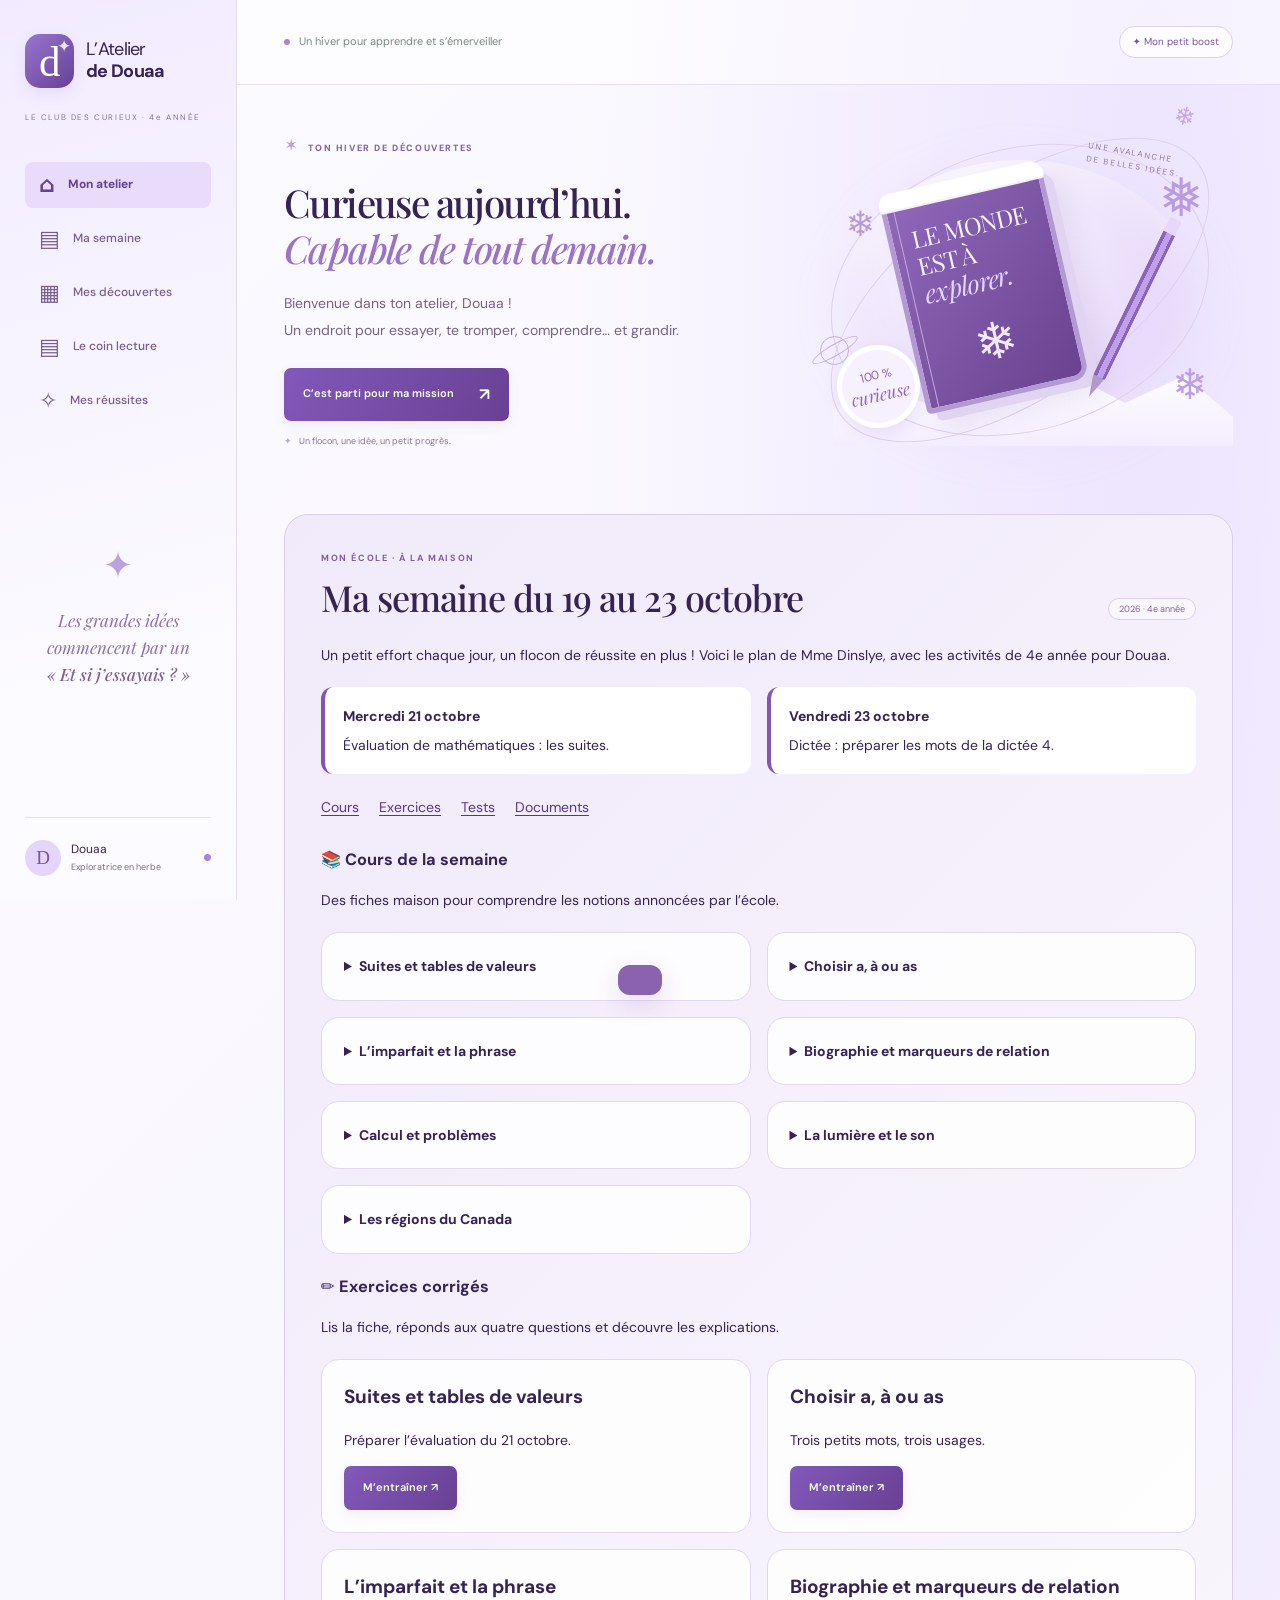
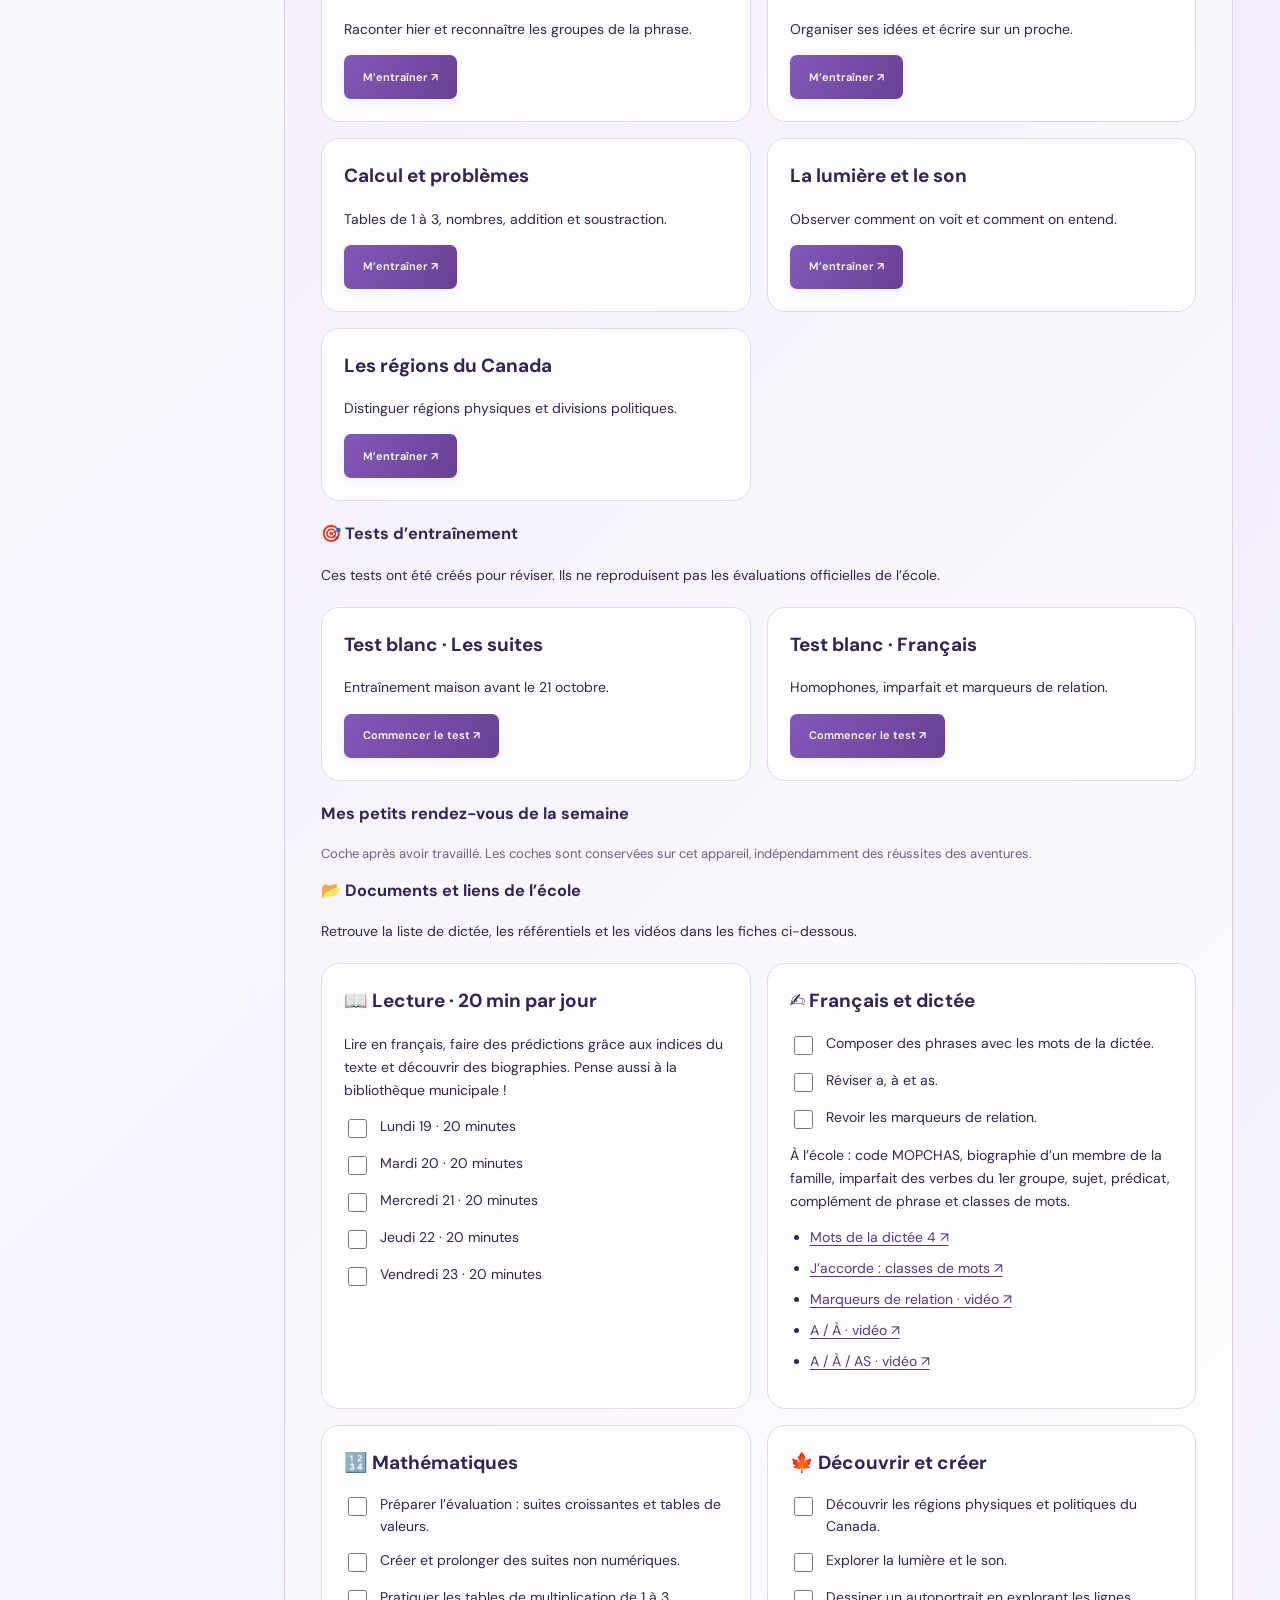
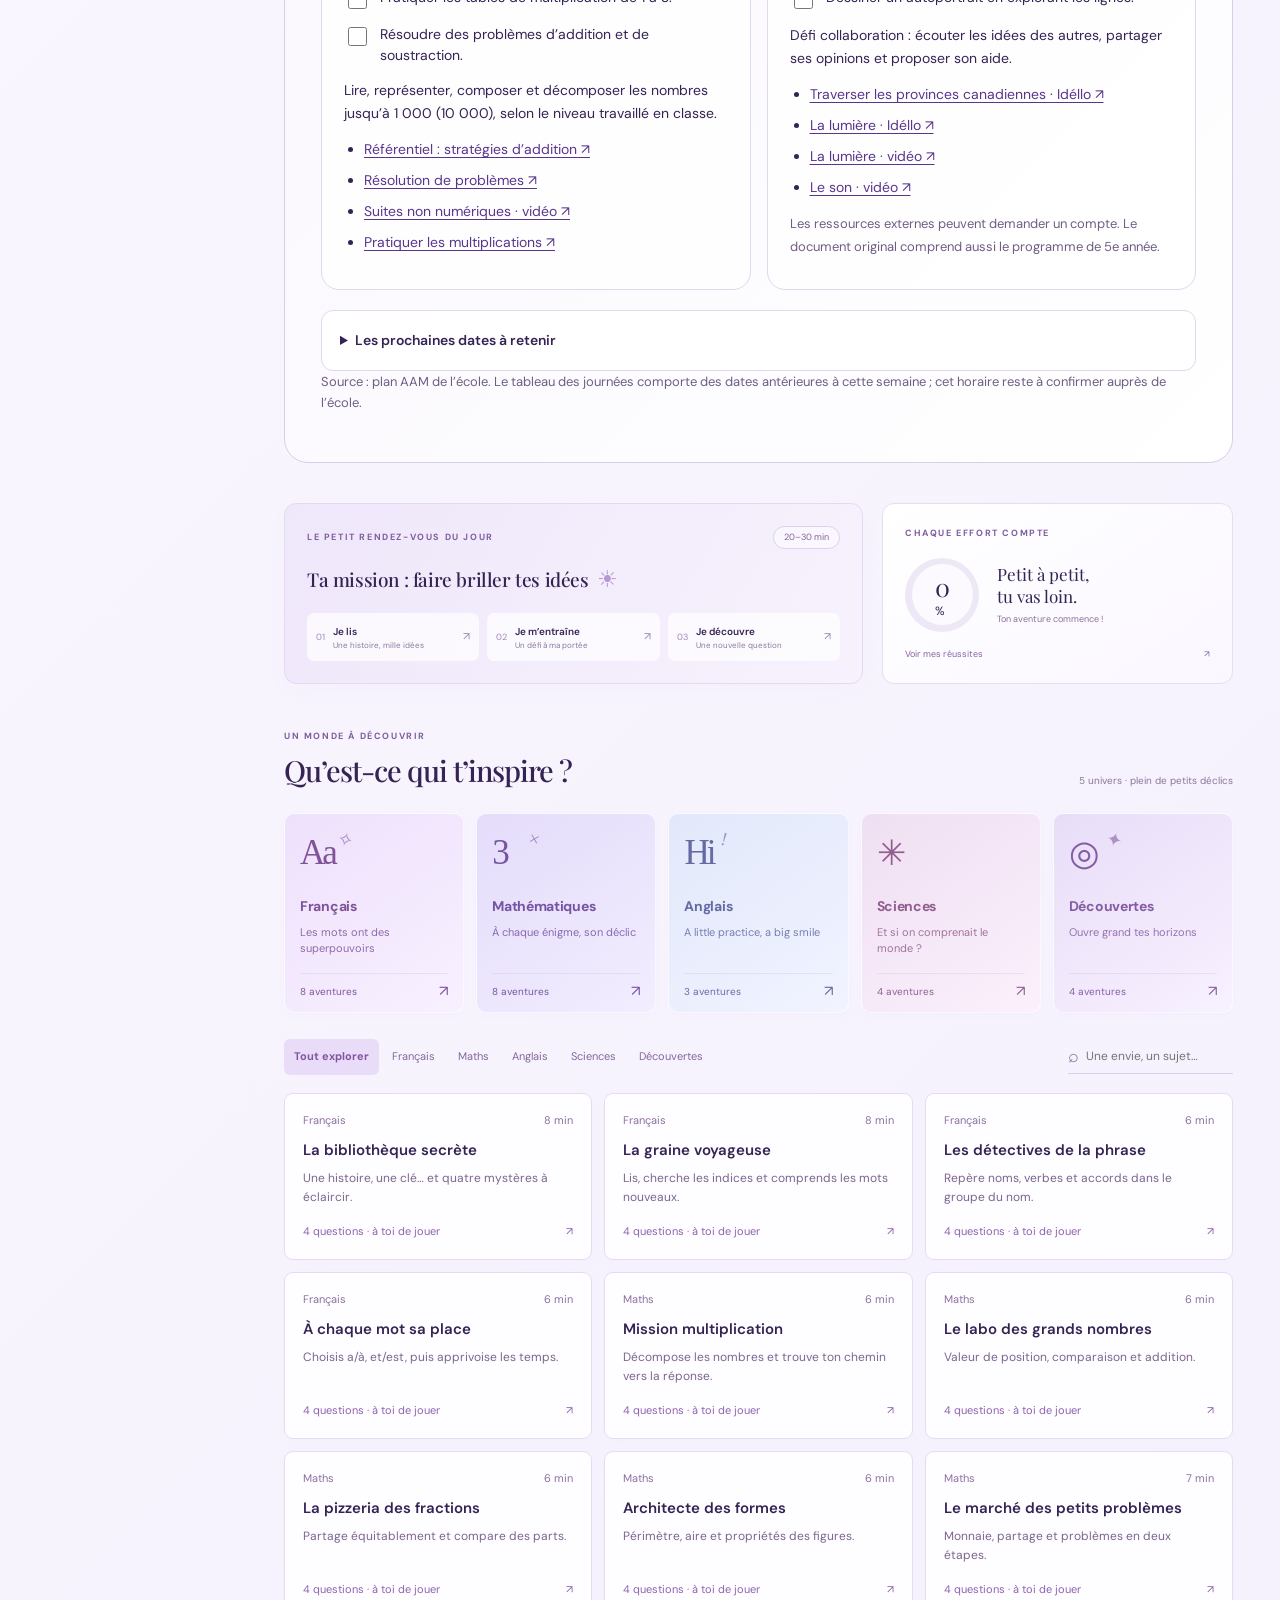
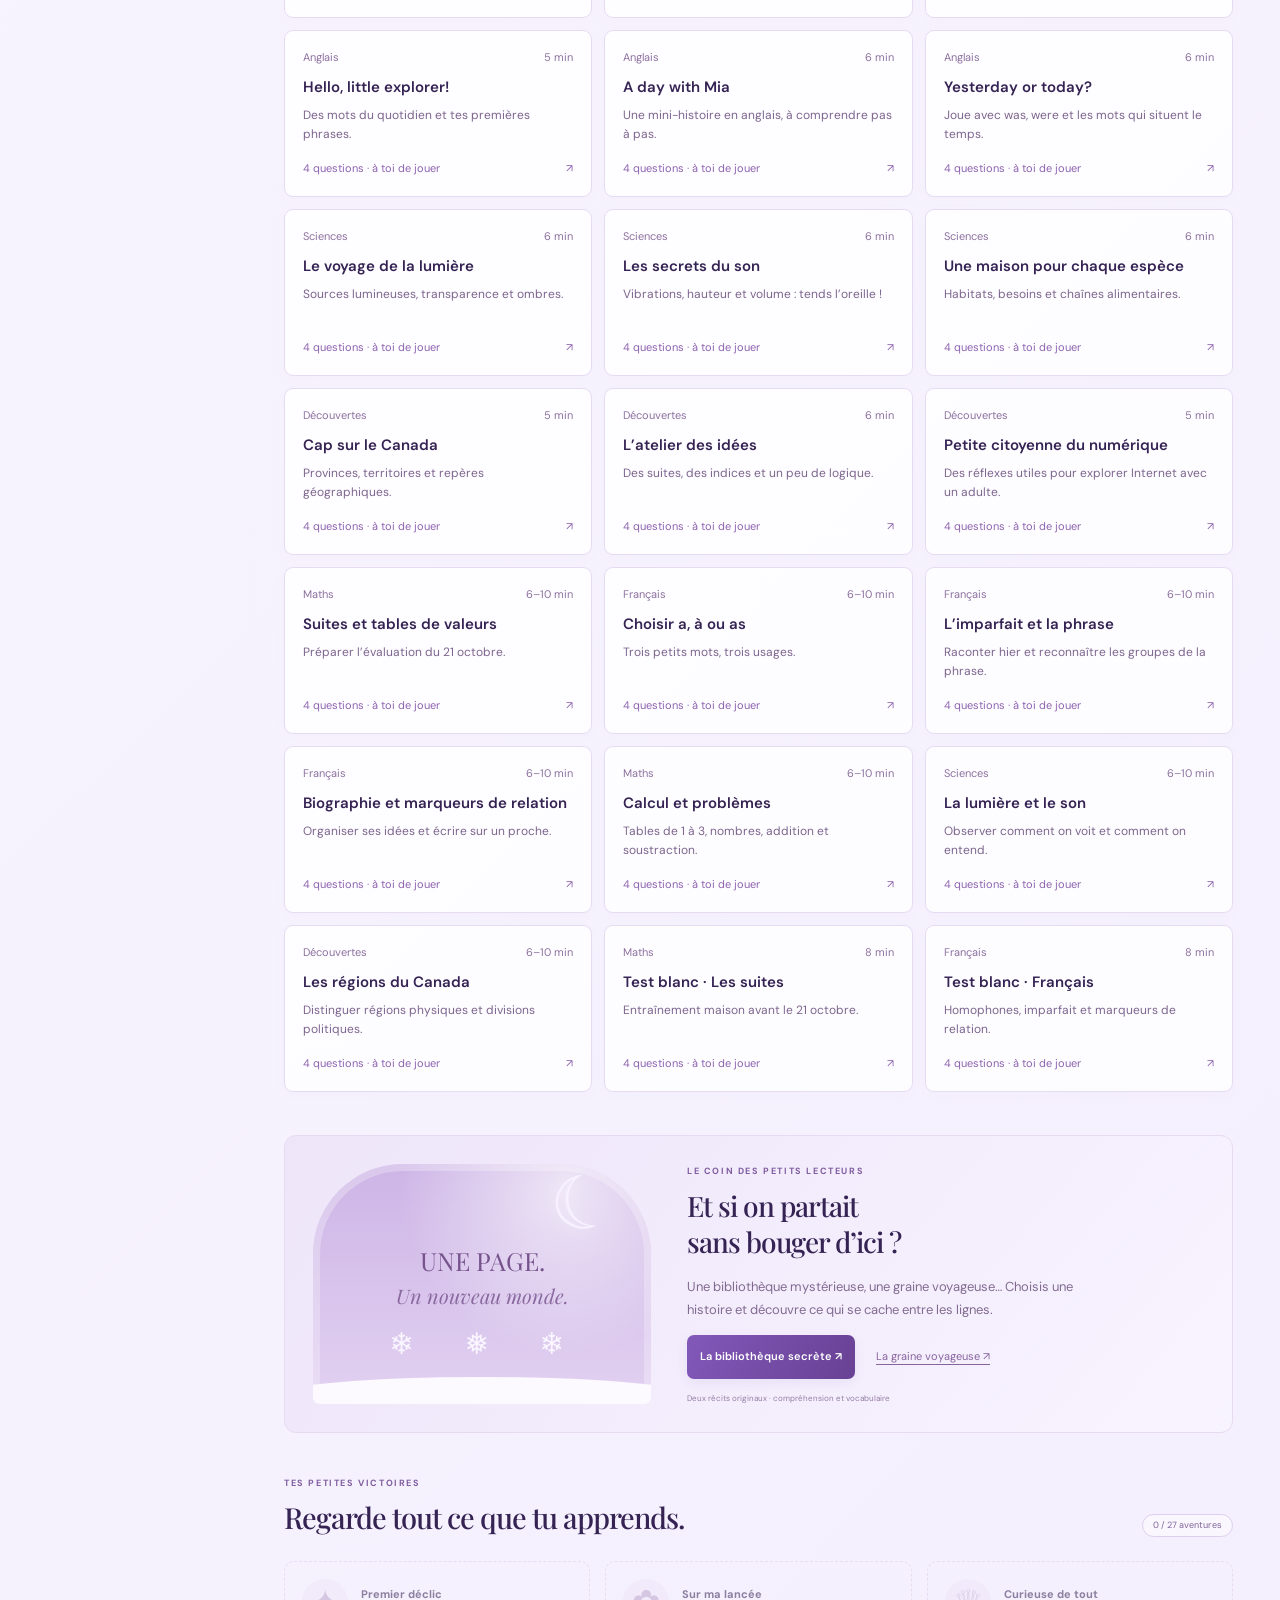
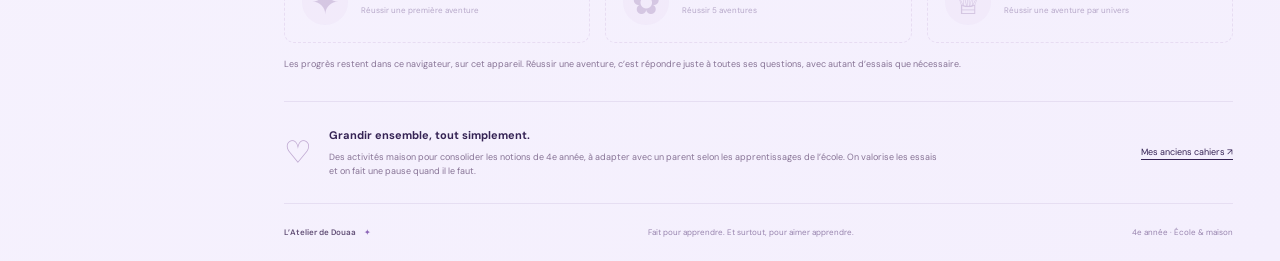
==== commit 32077a63: "Ajouter les cours, exercices, tests et ressources du 19 au 23 octobre" ====
--- a/public/index.html
+++ b/public/index.html
@@ -1,7 +1,45 @@
 <!doctype html>
-<html lang="fr"><head><meta charset="utf-8"><meta name="viewport" content="width=device-width,initial-scale=1"><meta name="theme-color" content="#7250aa"><meta name="description" content="Un atelier joyeux pour explorer, lire et progresser en 4e année."><title>L’Atelier de Douaa · 4e année</title><link rel="stylesheet" href="style.css?v=3-neige"><script src="lessons.js" defer></script><script src="app.js" defer></script></head>
-<body><div class="snowfall" aria-hidden="true"><span style="--x:2%;--size:12px;--speed:17s;--delay:-0s;--still:0%">❄</span><span style="--x:9%;--size:16px;--speed:20s;--delay:-2s;--still:6%">❅</span><span style="--x:16%;--size:20px;--speed:23s;--delay:-4s;--still:12%">❅</span><span style="--x:23%;--size:24px;--speed:26s;--delay:-6s;--still:18%">❄</span><span style="--x:30%;--size:12px;--speed:29s;--delay:-8s;--still:24%">❅</span><span style="--x:37%;--size:16px;--speed:32s;--delay:-10s;--still:30%">❅</span><span style="--x:44%;--size:20px;--speed:35s;--delay:-12s;--still:36%">❄</span><span style="--x:51%;--size:24px;--speed:17s;--delay:-14s;--still:42%">❅</span><span style="--x:58%;--size:12px;--speed:20s;--delay:-16s;--still:48%">❅</span><span style="--x:65%;--size:16px;--speed:23s;--delay:-18s;--still:54%">❄</span><span style="--x:72%;--size:20px;--speed:26s;--delay:-20s;--still:60%">❅</span><span style="--x:79%;--size:24px;--speed:29s;--delay:-22s;--still:66%">❅</span><span style="--x:86%;--size:12px;--speed:32s;--delay:-24s;--still:72%">❄</span><span style="--x:93%;--size:16px;--speed:35s;--delay:-26s;--still:78%">❅</span><span style="--x:2%;--size:20px;--speed:17s;--delay:-28s;--still:84%">❅</span><span style="--x:9%;--size:24px;--speed:20s;--delay:-30s;--still:90%">❄</span></div><a class="skip" href="#main">Aller au contenu</a><div class="shell"><aside><a class="brand" href="#accueil"><span class="brandmark">d<span>✦</span></span><span>L’Atelier<br><b>de Douaa</b></span></a><div class="year">LE CLUB DES CURIEUX · 4e ANNÉE</div><nav aria-label="Navigation principale"><a href="#accueil" class="navitem active"><span>⌂</span> Mon atelier</a><a href="#explorer" class="navitem"><span>▦</span> Mes découvertes</a><a href="#lecture" class="navitem"><span>▤</span> Le coin lecture</a><a href="#progres" class="navitem"><span>✧</span> Mes réussites</a></nav><div class="sidebar-note"><span>✦</span><p>Les grandes idées<br>commencent par un<br><b>« Et si j’essayais ? »</b></p></div><div class="sidefoot"><span class="avatar">D</span><div>Douaa<br><small>Exploratrice en herbe</small></div><span class="online" aria-label="Progression enregistrée sur cet appareil"></span></div></aside>
+<html lang="fr"><head><meta charset="utf-8"><meta name="viewport" content="width=device-width,initial-scale=1"><meta name="theme-color" content="#7250aa"><meta name="description" content="Un atelier joyeux pour explorer, lire et progresser en 4e année."><title>L’Atelier de Douaa · 4e année</title><link rel="stylesheet" href="style.css?v=4-aam"><script src="lessons.js" defer></script><script src="week-content.js?v=1" defer></script><script src="app.js?v=5-aam" defer></script><script src="week.js?v=1" defer></script></head>
+<body><div class="snowfall" aria-hidden="true"><span style="--x:2%;--size:12px;--speed:17s;--delay:-0s;--still:0%">❄</span><span style="--x:9%;--size:16px;--speed:20s;--delay:-2s;--still:6%">❅</span><span style="--x:16%;--size:20px;--speed:23s;--delay:-4s;--still:12%">❅</span><span style="--x:23%;--size:24px;--speed:26s;--delay:-6s;--still:18%">❄</span><span style="--x:30%;--size:12px;--speed:29s;--delay:-8s;--still:24%">❅</span><span style="--x:37%;--size:16px;--speed:32s;--delay:-10s;--still:30%">❅</span><span style="--x:44%;--size:20px;--speed:35s;--delay:-12s;--still:36%">❄</span><span style="--x:51%;--size:24px;--speed:17s;--delay:-14s;--still:42%">❅</span><span style="--x:58%;--size:12px;--speed:20s;--delay:-16s;--still:48%">❅</span><span style="--x:65%;--size:16px;--speed:23s;--delay:-18s;--still:54%">❄</span><span style="--x:72%;--size:20px;--speed:26s;--delay:-20s;--still:60%">❅</span><span style="--x:79%;--size:24px;--speed:29s;--delay:-22s;--still:66%">❅</span><span style="--x:86%;--size:12px;--speed:32s;--delay:-24s;--still:72%">❄</span><span style="--x:93%;--size:16px;--speed:35s;--delay:-26s;--still:78%">❅</span><span style="--x:2%;--size:20px;--speed:17s;--delay:-28s;--still:84%">❅</span><span style="--x:9%;--size:24px;--speed:20s;--delay:-30s;--still:90%">❄</span></div><a class="skip" href="#main">Aller au contenu</a><div class="shell"><aside><a class="brand" href="#accueil"><span class="brandmark">d<span>✦</span></span><span>L’Atelier<br><b>de Douaa</b></span></a><div class="year">LE CLUB DES CURIEUX · 4e ANNÉE</div><nav aria-label="Navigation principale"><a href="#accueil" class="navitem active"><span>⌂</span> Mon atelier</a><a href="#semaine" class="navitem"><span>▤</span> Ma semaine</a><a href="#explorer" class="navitem"><span>▦</span> Mes découvertes</a><a href="#lecture" class="navitem"><span>▤</span> Le coin lecture</a><a href="#progres" class="navitem"><span>✧</span> Mes réussites</a></nav><div class="sidebar-note"><span>✦</span><p>Les grandes idées<br>commencent par un<br><b>« Et si j’essayais ? »</b></p></div><div class="sidefoot"><span class="avatar">D</span><div>Douaa<br><small>Exploratrice en herbe</small></div><span class="online" aria-label="Progression enregistrée sur cet appareil"></span></div></aside>
 <div class="content"><header><div><span class="status-dot"></span> Un hiver pour apprendre et s’émerveiller</div><button class="sound" id="encourage" aria-label="Afficher un encouragement">✦ <span>Mon petit boost</span></button></header><main id="main"><section class="hero" id="accueil"><div class="hero-copy"><div class="eyebrow"><span>✶</span> TON HIVER DE DÉCOUVERTES</div><h1>Curieuse aujourd’hui.<br><em>Capable de tout demain.</em></h1><p>Bienvenue dans ton atelier, Douaa !<br>Un endroit pour essayer, te tromper, comprendre… et grandir.</p><button class="primary" id="daily-start">C’est parti pour ma mission <span>↗</span></button><div class="hero-small"><span>✦</span> Un flocon, une idée, un petit progrès.</div></div><div class="art" aria-hidden="true"><div class="orbit orbit1"></div><div class="orbit orbit2"></div><div class="art-label">UNE AVALANCHE<br>DE BELLES IDÉES.</div><div class="star star1">❄</div><div class="star star2">❅</div><div class="star star3">❄</div><div class="planet"><span></span></div><div class="book"><div class="book-title">LE MONDE<br>EST À<br><i>explorer.</i></div><div class="book-dot">❄</div></div><div class="pencil"></div><div class="art-sticker">100 %<br><b>curieuse</b></div></div></section>
+
+<section class="school-week" id="semaine" aria-labelledby="week-title">
+<div class="section-head"><div><div class="eyebrow">MON ÉCOLE · À LA MAISON</div><h2 id="week-title">Ma semaine du 19 au 23 octobre</h2></div><span class="mini-pill">2026 · 4e année</span></div>
+<p>Un petit effort chaque jour, un flocon de réussite en plus ! Voici le plan de Mme Dinslye, avec les activités de 4e année pour Douaa.</p>
+<div class="week-dates"><div><b>Mercredi 21 octobre</b><span>Évaluation de mathématiques : les suites.</span></div><div><b>Vendredi 23 octobre</b><span>Dictée : préparer les mots de la dictée 4.</span></div></div>
+
+<div class="week-actions"><a href="#aam-cours">Cours</a><a href="#aam-exercices">Exercices</a><a href="#aam-tests">Tests</a><a href="#aam-documents">Documents</a></div>
+<div id="aam-cours"><h3>📚 Cours de la semaine</h3><p>Des fiches maison pour comprendre les notions annoncées par l’école.</p><div class="week-grid"><article><details><summary><b>Suites et tables de valeurs</b></summary><p style="white-space:pre-line">Une suite suit une règle. Dans 5, 9, 13, 17, on ajoute 4 à chaque fois. Pour trouver la règle, compare deux termes voisins, puis vérifie sur toute la suite.
+Une table de valeurs associe un rang à une valeur : rangs 1, 2, 3 ; valeurs 5, 9, 13. Au rang 4, la valeur est 17.
+Une suite non numérique peut répéter des formes : cercle, carré, triangle, cercle, carré, triangle.</p></details></article><article><details><summary><b>Choisir a, à ou as</b></summary><p style="white-space:pre-line">« a » est le verbe avoir avec il, elle ou on. On peut le remplacer par « avait » : Elle a un livre → Elle avait un livre.
+« as » est le verbe avoir avec tu : Tu as un livre → Tu avais un livre.
+« à » est une préposition : Je vais à Ottawa. On ne peut pas la remplacer par avait.</p></details></article><article><details><summary><b>L’imparfait et la phrase</b></summary><p style="white-space:pre-line">Pour les verbes réguliers du 1er groupe, les terminaisons de l’imparfait sont : -ais, -ais, -ait, -ions, -iez, -aient.
+Chanter : je chantais, tu chantais, elle chantait, nous chantions, vous chantiez, ils chantaient.
+Dans « Hier, ma sœur dessinait un chat », « ma sœur » est le sujet ; « dessinait un chat » est le prédicat ; « Hier » est le complément de phrase.</p></details></article><article><details><summary><b>Biographie et marqueurs de relation</b></summary><p style="white-space:pre-line">Une biographie raconte la vie d’une personne réelle. Pour écrire celle d’un proche, pose des questions sur son enfance, ses études, son travail et ses souvenirs. Demande son accord avant de partager son histoire.
+Les marqueurs de relation relient les idées : d’abord, ensuite, enfin (ordre), parce que (cause), mais (opposition).
+Pour préparer la dictée, utilise les mots de la liste de l’école pour composer tes propres phrases. Cette activité ne remplace pas la liste officielle.</p></details></article><article><details><summary><b>Calcul et problèmes</b></summary><p style="white-space:pre-line">Pour résoudre un problème : lis, repère ce que tu cherches, choisis une opération, calcule et vérifie si la réponse est logique.
+3 × 4 = 4 + 4 + 4 = 12. Multiplier par 1 conserve le nombre ; multiplier par 2 revient à le doubler.
+2 345 = 2 000 + 300 + 40 + 5. Pour additionner ou soustraire, aligne les unités, dizaines, centaines et milliers.</p></details></article><article><details><summary><b>La lumière et le son</b></summary><p style="white-space:pre-line">Une source lumineuse produit de la lumière, comme le Soleil ou une lampe allumée. La Lune réfléchit la lumière du Soleil. Un objet opaque bloque la lumière et peut créer une ombre.
+Un son est produit par une vibration. Il se propage dans un milieu comme l’air. Un son aigu n’est pas forcément fort : la hauteur (aigu ou grave) est différente du volume.</p></details></article><article><details><summary><b>Les régions du Canada</b></summary><p style="white-space:pre-line">Les divisions politiques du Canada sont les 10 provinces et les 3 territoires. Ottawa, en Ontario, est la capitale du Canada.
+Une région physique se reconnaît à son relief et à son paysage : montagnes, plaines, bouclier, etc. Une province peut comprendre plusieurs régions physiques.
+Les Rocheuses sont une chaîne de montagnes de l’Ouest. Les Prairies comprennent de grandes étendues de plaines.</p></details></article></div></div>
+<div id="aam-exercices"><h3>✏️ Exercices corrigés</h3><p>Lis la fiche, réponds aux quatre questions et découvre les explications.</p><div class="week-grid"><article><h3>Suites et tables de valeurs</h3><p>Préparer l’évaluation du 21 octobre.</p><button class="primary" data-start="aam-suites">M’entraîner ↗</button></article><article><h3>Choisir a, à ou as</h3><p>Trois petits mots, trois usages.</p><button class="primary" data-start="aam-homophones">M’entraîner ↗</button></article><article><h3>L’imparfait et la phrase</h3><p>Raconter hier et reconnaître les groupes de la phrase.</p><button class="primary" data-start="aam-imparfait">M’entraîner ↗</button></article><article><h3>Biographie et marqueurs de relation</h3><p>Organiser ses idées et écrire sur un proche.</p><button class="primary" data-start="aam-ecriture">M’entraîner ↗</button></article><article><h3>Calcul et problèmes</h3><p>Tables de 1 à 3, nombres, addition et soustraction.</p><button class="primary" data-start="aam-calcul">M’entraîner ↗</button></article><article><h3>La lumière et le son</h3><p>Observer comment on voit et comment on entend.</p><button class="primary" data-start="aam-sciences">M’entraîner ↗</button></article><article><h3>Les régions du Canada</h3><p>Distinguer régions physiques et divisions politiques.</p><button class="primary" data-start="aam-canada">M’entraîner ↗</button></article></div></div>
+<div id="aam-tests"><h3>🎯 Tests d’entraînement</h3><p>Ces tests ont été créés pour réviser. Ils ne reproduisent pas les évaluations officielles de l’école.</p><div class="week-grid"><article><h3>Test blanc · Les suites</h3><p>Entraînement maison avant le 21 octobre.</p><button class="primary" data-start="aam-test-suites">Commencer le test ↗</button></article><article><h3>Test blanc · Français</h3><p>Homophones, imparfait et marqueurs de relation.</p><button class="primary" data-start="aam-test-francais">Commencer le test ↗</button></article></div></div>
+<h3>Mes petits rendez-vous de la semaine</h3><p class="week-small">Coche après avoir travaillé. Les coches sont conservées sur cet appareil, indépendamment des réussites des aventures.</p>
+<div id="aam-documents"><h3>📂 Documents et liens de l’école</h3><p>Retrouve la liste de dictée, les référentiels et les vidéos dans les fiches ci-dessous.</p></div><div class="week-grid">
+<article><h3>📖 Lecture · 20 min par jour</h3><p>Lire en français, faire des prédictions grâce aux indices du texte et découvrir des biographies. Pense aussi à la bibliothèque municipale !</p>
+<div class="week-checks"><label><input type="checkbox" data-week-task="lecture-0"> Lundi 19 · 20 minutes</label><label><input type="checkbox" data-week-task="lecture-1"> Mardi 20 · 20 minutes</label><label><input type="checkbox" data-week-task="lecture-2"> Mercredi 21 · 20 minutes</label><label><input type="checkbox" data-week-task="lecture-3"> Jeudi 22 · 20 minutes</label><label><input type="checkbox" data-week-task="lecture-4"> Vendredi 23 · 20 minutes</label></div></article>
+<article><h3>✍️ Français et dictée</h3><label><input type="checkbox" data-week-task="dictee"> Composer des phrases avec les mots de la dictée.</label><label><input type="checkbox" data-week-task="homophones"> Réviser a, à et as.</label><label><input type="checkbox" data-week-task="marqueurs"> Revoir les marqueurs de relation.</label>
+<p>À l’école : code MOPCHAS, biographie d’un membre de la famille, imparfait des verbes du 1er groupe, sujet, prédicat, complément de phrase et classes de mots.</p>
+<ul><li><a href="https://drive.google.com/open?id=19kZSnDeAm_vFfLRcDJJM8_AWRmNk3tG_" target="_blank" rel="noopener">Mots de la dictée 4 ↗</a></li><li><a href="https://jaccorde.com/app/#view/home/topic/classes-de-mots" target="_blank" rel="noopener">J’accorde : classes de mots ↗</a></li><li><a href="https://www.youtube.com/watch?v=APM4SMOBe1o" target="_blank" rel="noopener">Marqueurs de relation · vidéo ↗</a></li><li><a href="https://www.youtube.com/watch?v=LRHrZQfmZqg" target="_blank" rel="noopener">A / À · vidéo ↗</a></li><li><a href="https://www.youtube.com/watch?v=ViJnZmPPjCw" target="_blank" rel="noopener">A / À / AS · vidéo ↗</a></li></ul></article>
+<article><h3>🔢 Mathématiques</h3><label><input type="checkbox" data-week-task="suites"> Préparer l’évaluation : suites croissantes et tables de valeurs.</label><label><input type="checkbox" data-week-task="motifs"> Créer et prolonger des suites non numériques.</label><label><input type="checkbox" data-week-task="multiplication"> Pratiquer les tables de multiplication de 1 à 3.</label><label><input type="checkbox" data-week-task="problemes"> Résoudre des problèmes d’addition et de soustraction.</label>
+<p>Lire, représenter, composer et décomposer les nombres jusqu’à 1 000 (10 000), selon le niveau travaillé en classe.</p><ul><li><a href="https://docs.google.com/presentation/d/1Pq5Yl5EhszwW1_xveXfW26RyHr4RYkGzR78utb1yeEw/edit" target="_blank" rel="noopener">Référentiel : stratégies d’addition ↗</a></li><li><a href="https://www.alloprof.qc.ca/fr/eleves/bv/mathematiques/trucs-pour-la-resolution-de-problemes-m1205" target="_blank" rel="noopener">Résolution de problèmes ↗</a></li><li><a href="https://www.youtube.com/watch?v=NuOwf_X4nZY" target="_blank" rel="noopener">Suites non numériques · vidéo ↗</a></li><li><a href="https://www.tablesdemultiplication.fr/" target="_blank" rel="noopener">Pratiquer les multiplications ↗</a></li></ul></article>
+<article><h3>🍁 Découvrir et créer</h3><label><input type="checkbox" data-week-task="canada"> Découvrir les régions physiques et politiques du Canada.</label><label><input type="checkbox" data-week-task="science"> Explorer la lumière et le son.</label><label><input type="checkbox" data-week-task="art"> Dessiner un autoportrait en explorant les lignes.</label><p>Défi collaboration : écouter les idées des autres, partager ses opinions et proposer son aide.</p>
+<ul><li><a href="https://www.idello.org/en/03080270/traverser-les-provinces-canadiennes" target="_blank" rel="noopener">Traverser les provinces canadiennes · Idéllo ↗</a></li><li><a href="https://www.idello.org/en/679510/la-chasse-au-tresor-la-lumiere" target="_blank" rel="noopener">La lumière · Idéllo ↗</a></li><li><a href="https://www.youtube.com/watch?v=G-ZgOehy4fQ" target="_blank" rel="noopener">La lumière · vidéo ↗</a></li><li><a href="https://www.youtube.com/watch?v=FALo1KZGXTI" target="_blank" rel="noopener">Le son · vidéo ↗</a></li></ul><small>Les ressources externes peuvent demander un compte. Le document original comprend aussi le programme de 5e année.</small></article>
+</div><details class="week-future"><summary>Les prochaines dates à retenir</summary><ul><li>26 octobre : journée pédagogique.</li><li>30 octobre : Halloween à l’école.</li><li>19 novembre : rencontre des parents.</li><li>25 novembre : reprise des photos scolaires.</li></ul></details>
+<p class="week-small">Source : plan AAM de l’école. Le tableau des journées comporte des dates antérieures à cette semaine ; cet horaire reste à confirmer auprès de l’école.</p>
+<p id="week-storage" class="week-small" role="status"></p></section>
+
 <section class="dashboard"><div class="mission"><div class="mission-top"><span class="eyebrow">LE PETIT RENDEZ-VOUS DU JOUR</span><span class="mini-pill">20–30 min</span></div><h2>Ta mission : faire briller tes idées <span>☀</span></h2><div class="mission-steps"><button data-start="lecture1"><span class="step-number">01</span><span><b>Je lis</b><small>Une histoire, mille idées</small></span><span>↗</span></button><button data-start="math1"><span class="step-number">02</span><span><b>Je m’entraîne</b><small>Un défi à ma portée</small></span><span>↗</span></button><button data-start="science1"><span class="step-number">03</span><span><b>Je découvre</b><small>Une nouvelle question</small></span><span>↗</span></button></div></div><div class="progress-card"><div class="eyebrow">CHAQUE EFFORT COMPTE</div><div class="progress-center"><div class="ring" id="ring"><span id="percent">0<small>%</small></span></div><div><h3>Petit à petit,<br>tu vas loin.</h3><p id="progress-copy">Ton aventure commence !</p></div></div><a href="#progres">Voir mes réussites <span>↗</span></a></div></section>
 <section class="explore" id="explorer"><div class="section-head"><div><div class="eyebrow">UN MONDE À DÉCOUVRIR</div><h2>Qu’est-ce qui t’inspire ?</h2></div><span class="section-sub">5 univers · plein de petits déclics</span></div><div class="subjects" role="group" aria-label="Choisir une matière"><button class="subject french" data-subject="Français"><span class="subject-icon">Aa<span>✧</span></span><span class="subject-info"><b>Français</b><small>Les mots ont des superpouvoirs</small></span><span class="subject-bottom"><span>4 aventures</span><span>↗</span></span></button><button class="subject maths" data-subject="Maths"><span class="subject-icon">3<span>×</span></span><span class="subject-info"><b>Mathématiques</b><small>À chaque énigme, son déclic</small></span><span class="subject-bottom"><span>5 aventures</span><span>↗</span></span></button><button class="subject english" data-subject="Anglais"><span class="subject-icon">Hi<span>!</span></span><span class="subject-info"><b>Anglais</b><small>A little practice, a big smile</small></span><span class="subject-bottom"><span>3 aventures</span><span>↗</span></span></button><button class="subject sciences" data-subject="Sciences"><span class="subject-icon">✳</span><span class="subject-info"><b>Sciences</b><small>Et si on comprenait le monde ?</small></span><span class="subject-bottom"><span>3 aventures</span><span>↗</span></span></button><button class="subject world" data-subject="Découvertes"><span class="subject-icon">◎<span>✦</span></span><span class="subject-info"><b>Découvertes</b><small>Ouvre grand tes horizons</small></span><span class="subject-bottom"><span>3 aventures</span><span>↗</span></span></button></div><div class="activity-head"><div class="filters" role="group" aria-label="Filtrer les activités"><button data-filter="Tous" aria-pressed="true">Tout explorer</button><button data-filter="Français" aria-pressed="false">Français</button><button data-filter="Maths" aria-pressed="false">Maths</button><button data-filter="Anglais" aria-pressed="false">Anglais</button><button data-filter="Sciences" aria-pressed="false">Sciences</button><button data-filter="Découvertes" aria-pressed="false">Découvertes</button></div><label class="search"><span>⌕</span><input id="search" type="search" aria-label="Rechercher une activité" placeholder="Une envie, un sujet…"></label></div><div id="activities" class="activities"></div><p id="empty" hidden>Aucune aventure trouvée. Essaie un autre mot !</p></section>
 <section class="reading" id="lecture"><div class="reading-art" aria-hidden="true"><div class="reading-moon">☾</div><span>UNE PAGE.<br><i>Un nouveau monde.</i></span><div class="reading-stars">❄　❅　❄</div></div><div><div class="eyebrow">LE COIN DES PETITS LECTEURS</div><h2>Et si on partait<br>sans bouger d’ici ?</h2><p>Une bibliothèque mystérieuse, une graine voyageuse… Choisis une histoire et découvre ce qui se cache entre les lignes.</p><div class="reading-buttons"><button class="primary" data-start="lecture1">La bibliothèque secrète ↗</button><button class="text-button" data-start="lecture2">La graine voyageuse ↗</button></div><small>Deux récits originaux · compréhension et vocabulaire</small></div></section>
--- a/public/style.css
+++ b/public/style.css
@@ -9,3 +9,12 @@
 .art:before{background:radial-gradient(circle at 35% 25%,#fbf8ff,#e5d6fa 75%);box-shadow:inset 0 0 55px #fff8,0 10px 50px #d7c4f02b}.orbit{border-color:#ded0f1}.art:after{content:'';position:absolute;left:6%;right:0;bottom:-1px;height:83px;background:linear-gradient(#fff,#f4edff);clip-path:polygon(0 56%,12% 29%,23% 48%,37% 0,50% 43%,62% 20%,73% 48%,88% 15%,100% 65%,100% 100%,0 100%);z-index:-1}.book{background:linear-gradient(135deg,#9168ba,#68438f);border-color:#b399d4;box-shadow:9px 9px 0 #e1d4f1,16px 16px 25px #8462a320}.book:before{border-color:#c1a9df}.book:after{content:'';position:absolute;top:-9px;left:-6px;right:-6px;height:17px;border-radius:30px 35px 9px 9px;background:#fff;box-shadow:0 2px 0 #f5f0fc}.book-title{color:#f8f2ff}.book-title i{color:#e4d3ff}.book-dot{color:#f4eaff}.pencil{background:linear-gradient(90deg,#8a64b8 30%,#c1a0ea 30%,#c1a0ea 75%,#8a64b8 75%);border-top-color:#e9d7fa}.pencil:after{border-top-color:#b09ac7}.art-sticker{background:#f7f1ff;border-color:white;color:#8f66b5;box-shadow:0 5px 15px #ae8dc733}.star{color:#c4aae5}.star1{color:#b89ad9}.star2{color:#b99bdf}.star3{color:#bca0df}.planet,.planet>span{border-color:#c6afe2}.art-label{color:#8e74a7}.mission{background:linear-gradient(120deg,#efe7fa,#f7f2fd);border-color:#e6d8f3;box-shadow:0 6px 20px #aa8dc009}.mission-steps button{background:#ffffffba}.mission h2>span{color:#b49ad2}.progress-card{background:linear-gradient(145deg,white,#faf7ff);border-color:#e7ddf3}.ring{background:conic-gradient(#a77bd2 var(--progress),#eee7f6 0)}.ring>span{background:#fcfaff}.mini-pill{border-color:#ddd0ee;color:#80649b;background:#ffffff70}
 .subject{border-color:#ffffffb3;box-shadow:0 3px 7px #a27bb007}.french{background:linear-gradient(145deg,#eee1fc,#f8f0ff);color:#805399}.maths{background:linear-gradient(145deg,#e4dcfa,#f2edff);color:#7654a2}.english{background:linear-gradient(145deg,#e2e8fb,#f1f3ff);color:#646ba2}.sciences{background:linear-gradient(145deg,#efdff2,#fbf0fc);color:#925e90}.world{background:linear-gradient(145deg,#e8ddf8,#f8f1ff);color:#865da3}.subject-bottom{border-color:#cdb4e14a}.activity{background:#ffffffd9;border-color:#e6dcf2;box-shadow:0 3px 12px #a884b707}.activity:hover{border-color:#b596d7;box-shadow:0 7px 18px #af8cc418}.activity p{color:#7d658e}.activity.done{border-color:#ccb0e8;background:#f3eafa}.activity-meta{color:#8c719f}.activity-foot{color:#8d62af}.filters button{color:#85669a}.filters button[aria-pressed=true]{background:#e9dcf8;color:#8056a1}.search{border-color:#dfd0ee}.search input{color:#76558f}.section-sub{color:#8c759d}.progress-center p{color:#8a719c}.progress-card>a{color:#8864a2}.mission-steps small{color:#8d799f}.step-number{color:#a188b7}.reading{background:linear-gradient(130deg,#eee5f9,#f8f4ff);border-color:#e6dbf1}.reading-art{background:radial-gradient(circle at 75% 10%,#ffffffa3,transparent 50%),linear-gradient(#cdb5e6,#e2d1f1);box-shadow:inset 0 0 0 7px #ffffff42}.reading-art:after{content:'';position:absolute;bottom:-8px;left:-10%;width:120%;height:35px;border-radius:50%;background:#fcfaff}.reading-art>span{color:#76538d}.reading-moon{color:#f6f0ff;text-shadow:0 0 18px #fff9}.reading-stars{color:#f9f6ff}.reading p{color:#826b90}.reading small{color:#947da3}.reading-art i{color:#89699f}.badge{border-color:#dccce9}.badge>span{background:#eee5f8;color:#baa4cc}.badge.unlocked{background:#f0e4fb;border-color:#cfb1e6}.badge.unlocked>span{background:#e2cdf5;color:#9870b8}.parent-note p,.save-note{color:#877395}.parent-note>span{color:#bea7d0}.text-button{color:#88649f}.lesson-note{background:#f0e8fb;color:#765d8a}dialog{background:#fefcff;border-color:#e1d0f0;box-shadow:0 30px 100px #46236233}dialog::backdrop{background:#39264d88}.close{background:#eee4f7;color:#9675b0}.lesson-intro{color:#846b99}.answer{border-color:#dfd1ed}.answer:hover:not(:disabled){background:#f6effd;border-color:#bc9cdb}.answer.correct{background:#eee0fc;border-color:#b58fd7;color:#714595}.answer.wrong{background:#fff0f6;border-color:#e0b3cb;color:#a4638d}.feedback.good{background:#efe3fc}.feedback{background:#f9eefb;color:#8a6b9e}.lesson-step{background:#eee5f8}.lesson-step>span{background:#b190d5}.result-icon{color:#b39bd7}#toast{background:#8b62ae;color:white;box-shadow:0 8px 25px #8e64b333}
 .snowfall{position:fixed;inset:0;overflow:hidden;pointer-events:none;z-index:4;user-select:none}.snowfall span{position:absolute;top:-30px;left:var(--x);font-size:var(--size);color:#d6c1ec;opacity:0;animation:snowdrift var(--speed) linear infinite;animation-delay:var(--delay);text-shadow:0 0 3px #fff}.snowfall span:nth-child(3n){color:#fff;filter:drop-shadow(0 0 1px #c5a9dd)}@keyframes snowdrift{0%{transform:translate3d(0,-35px,0) rotate(0);opacity:0}8%{opacity:.52}85%{opacity:.38}100%{transform:translate3d(45px,105vh,0) rotate(150deg);opacity:0}}@media(prefers-reduced-motion:reduce){.snowfall span{animation:none;top:var(--still);opacity:.25}}@media(max-width:600px){.snowfall span:nth-child(even){display:none}.hero:after{right:3%;top:16px}.book:after{height:14px}.art:after{bottom:-20px}}
+
+/* School plan, October 19–23, 2026 */
+.school-week{margin:28px 0 40px;padding:clamp(20px,4vw,36px);border:1px solid #d9cee9;border-radius:24px;background:linear-gradient(135deg,#f1eafa,#fff);scroll-margin-top:24px}
+.school-week h2{font-size:clamp(25px,3vw,36px)}.school-week p{line-height:1.65}.school-week a{color:#5a358c;text-underline-offset:3px}.school-week a.primary{color:#fff;text-decoration:none}
+.week-dates,.week-grid{display:grid;grid-template-columns:repeat(2,minmax(0,1fr));gap:16px;margin:20px 0}
+.week-dates>div{display:grid;gap:6px;padding:18px;border-left:4px solid #8056ae;background:#fff;border-radius:12px}
+.week-actions{display:flex;gap:20px;align-items:center;flex-wrap:wrap;margin:22px 0 28px}.week-grid article{padding:22px;border:1px solid #e1d8ec;border-radius:18px;background:#ffffffd9;min-width:0}.week-grid h3{margin:0 0 16px;font-size:19px}
+.school-week label{display:flex;gap:10px;align-items:flex-start;line-height:1.55;margin:12px 0;cursor:pointer}.school-week input[type=checkbox]{accent-color:#7250aa;flex:0 0 auto;width:19px;height:19px;margin-top:3px}.school-week label:has(input:checked){color:#756186;text-decoration:line-through}.school-week ul{padding-left:20px}.school-week li{margin:10px 0;line-height:1.5}.week-small,.school-week small{color:#705d83;font-size:13px;line-height:1.6}.week-future{padding:18px;border:1px solid #e1d8ec;border-radius:12px;background:#fff}.week-future summary{cursor:pointer;font-weight:600}
+@media(max-width:650px){.week-dates,.week-grid{grid-template-columns:1fr}.school-week .section-head{align-items:flex-start;gap:12px;flex-direction:column}.week-actions .primary{white-space:normal;text-align:center}}
